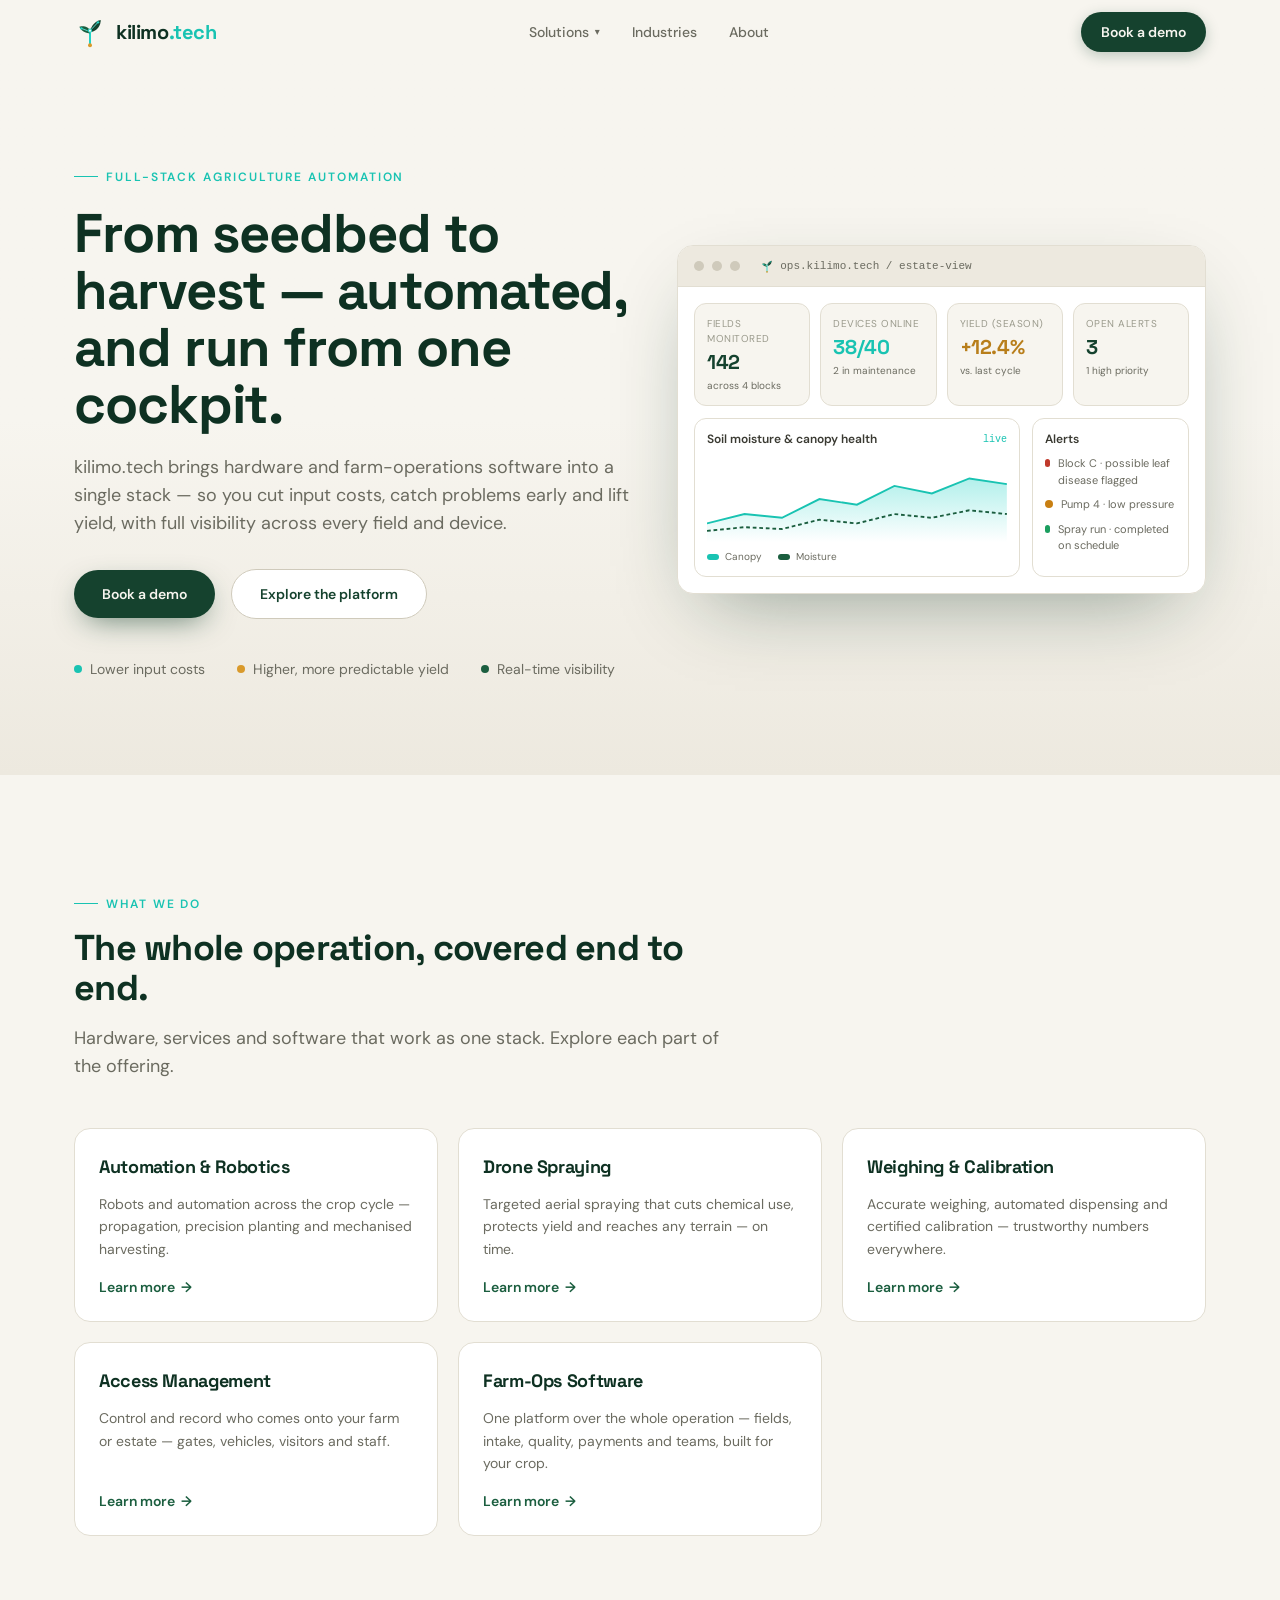
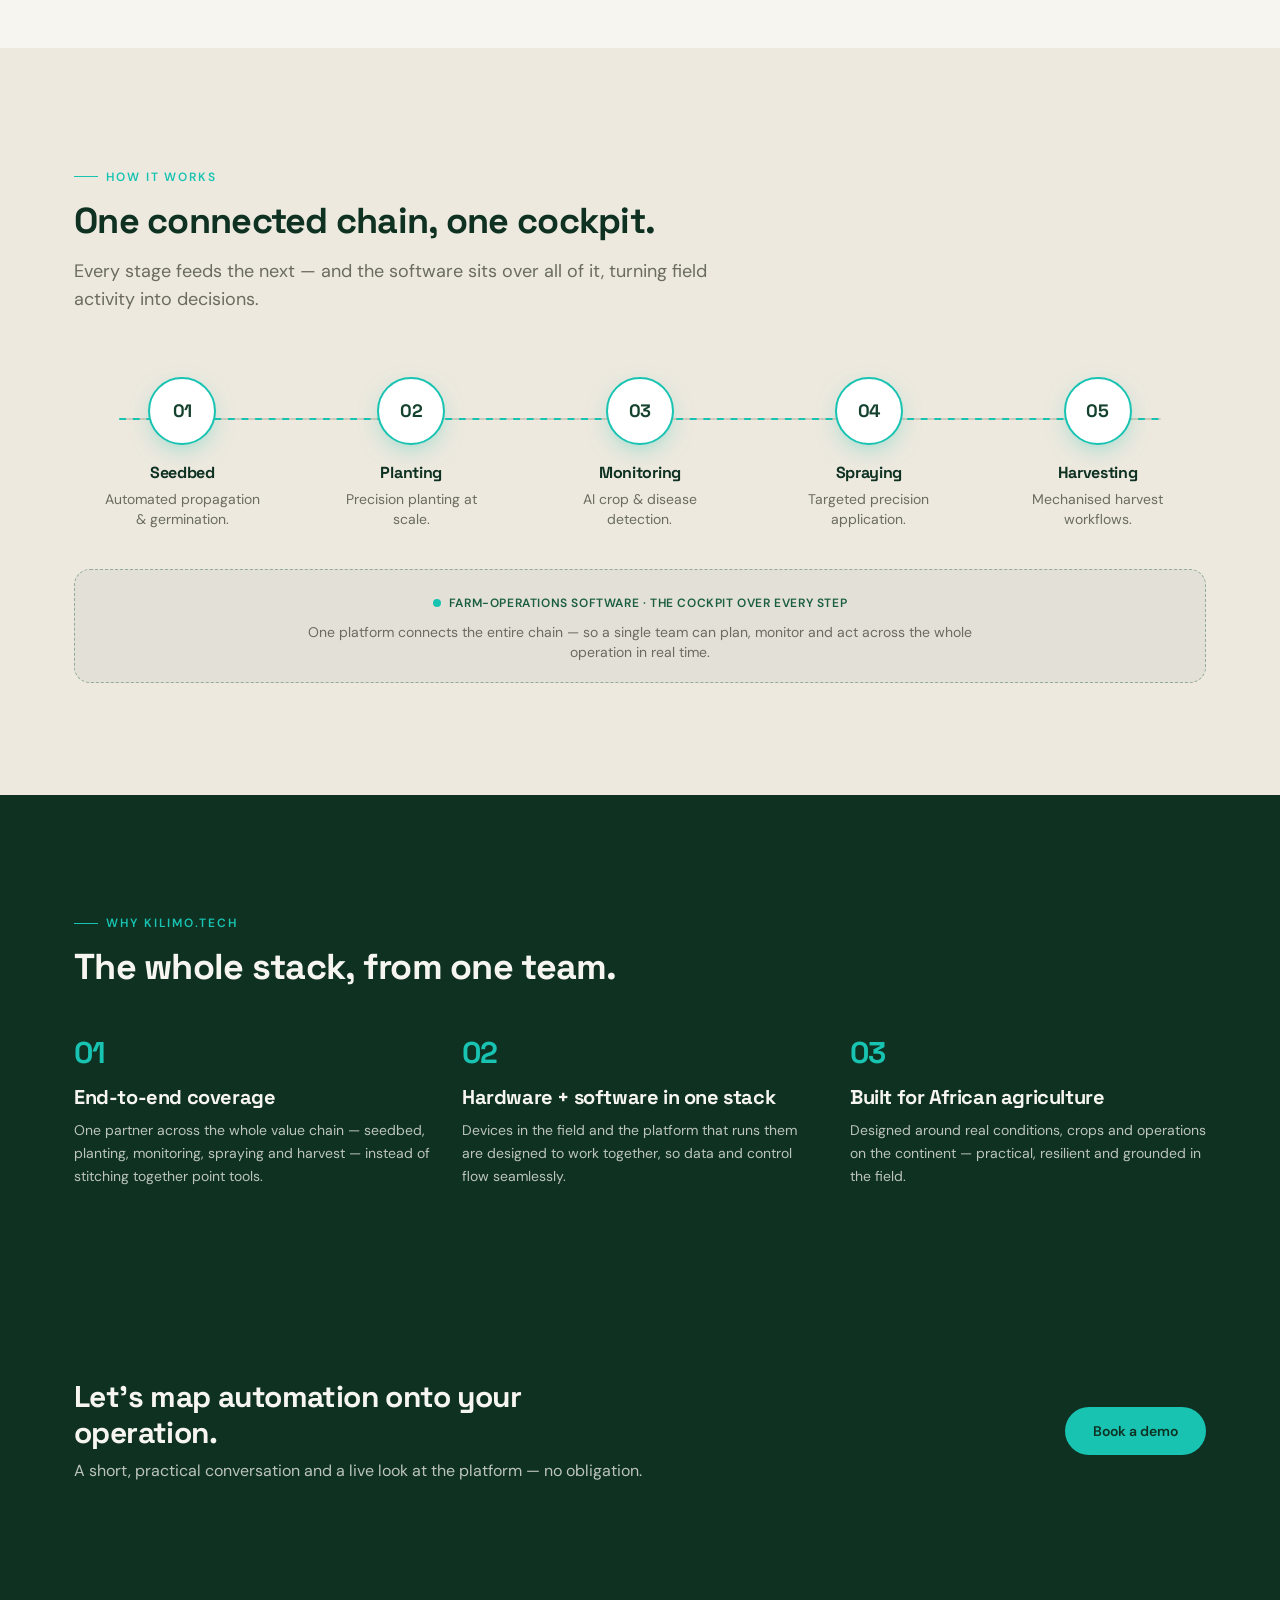
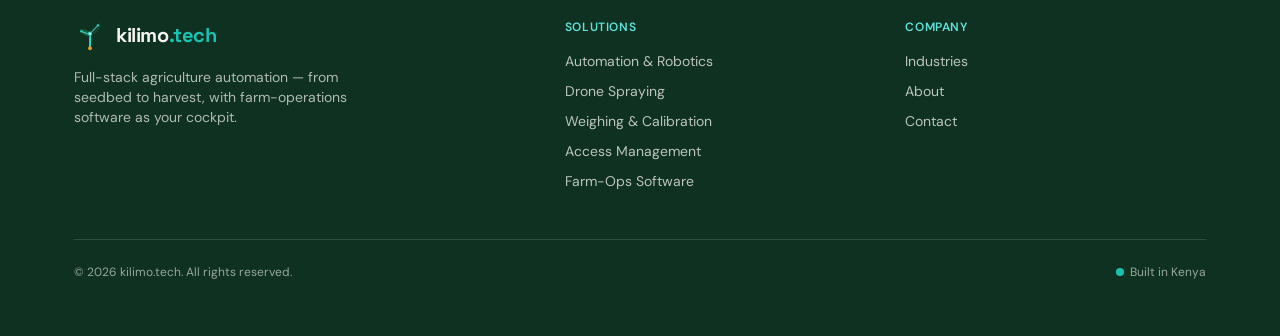
==== index.html @ 8999f949 "Deploy kilimo.tech website kilimo-tech/kilimo-tech-website@917d3df54d906e506c35f54616c71db36be3749d" ====
<!DOCTYPE html><!--V1GmYg6_ba8qePekD2BmI--><html lang="en"><head><meta charSet="utf-8"/><meta name="viewport" content="width=device-width, initial-scale=1"/><link rel="stylesheet" href="/_next/static/chunks/52247cacf43078e5.css" data-precedence="next"/><link rel="preload" as="script" fetchPriority="low" href="/_next/static/chunks/b1abc3b510ab667c.js"/><script src="/_next/static/chunks/95d6a24accac1668.js" async=""></script><script src="/_next/static/chunks/bdf80382ac4b4a44.js" async=""></script><script src="/_next/static/chunks/4c62b6ad285720a2.js" async=""></script><script src="/_next/static/chunks/turbopack-2c376685431509b3.js" async=""></script><script src="/_next/static/chunks/fd0d8605e7d16b3b.js" async=""></script><script src="/_next/static/chunks/a23703b41b0c2e75.js" async=""></script><script src="/_next/static/chunks/87e65551c4eb5258.js" async=""></script><link rel="preload" href="https://fonts.googleapis.com/css2?family=DM+Sans:opsz,wght@9..40,400;9..40,500;9..40,600;9..40,700&amp;family=Space+Grotesk:wght@500;600;700&amp;display=swap" as="style"/><link rel="preconnect" href="https://fonts.googleapis.com"/><link rel="preconnect" href="https://fonts.gstatic.com" crossorigin=""/><meta name="theme-color" content="#15422E"/><title>kilimo.tech — Full-stack agriculture automation</title><meta name="description" content="Full-stack agriculture automation — from seedbed to harvest — plus farm-operations software that runs the whole operation from one cockpit."/><meta name="author" content="kilimo.tech"/><meta name="keywords" content="agriculture automation,precision agriculture,farm operations software,crop monitoring,AI disease detection,agritech Africa,agritech Kenya,precision spraying,harvesting automation"/><meta name="robots" content="index, follow"/><meta property="og:title" content="kilimo.tech — Full-stack agriculture automation"/><meta property="og:description" content="From seedbed to harvest, plus farm-operations software in one stack. Built for African agriculture."/><meta property="og:site_name" content="kilimo.tech"/><meta property="og:locale" content="en_US"/><meta property="og:type" content="website"/><meta name="twitter:card" content="summary"/><meta name="twitter:title" content="kilimo.tech — Full-stack agriculture automation"/><meta name="twitter:description" content="From seedbed to harvest, plus farm-operations software in one stack. Built for African agriculture."/><link rel="icon" href="/favicon.svg" type="image/svg+xml"/><link rel="stylesheet" href="https://fonts.googleapis.com/css2?family=DM+Sans:opsz,wght@9..40,400;9..40,500;9..40,600;9..40,700&amp;family=Space+Grotesk:wght@500;600;700&amp;display=swap"/><script src="/_next/static/chunks/a6dad97d9634a72d.js" noModule=""></script></head><body class="font-sans antialiased min-h-screen flex flex-col bg-[var(--color-cream)] text-[var(--color-ink)]"><div hidden=""><!--$--><!--/$--></div><div id="top"></div><header class="sticky top-0 z-50 transition-all duration-300 bg-[var(--color-cream)]"><div class="shell flex items-center justify-between h-16"><a class="flex items-center gap-2.5" href="/"><svg class="h-8 w-8" viewBox="0 0 48 48" fill="none" xmlns="http://www.w3.org/2000/svg" aria-hidden="true"><path d="M24 44V22" stroke="var(--color-cyan-bright)" stroke-width="3" stroke-linecap="round"></path><circle cx="24" cy="44" r="3" fill="var(--color-amber)"></circle><path d="M24 26C24 26 12 26 8 16C8 16 20 12 24 22C24 22 24 24 24 26Z" fill="var(--color-forest-soft)"></path><path d="M11 18.5L20 22" stroke="var(--color-cyan-soft)" stroke-width="1.4" stroke-linecap="round"></path><path d="M24 22C24 22 28 8 40 6C40 6 41 20 26 24C26 24 24 24 24 22Z" fill="var(--color-forest)"></path><path d="M36 9.5L27 19" stroke="var(--color-cyan-soft)" stroke-width="1.4" stroke-linecap="round"></path><circle cx="11" cy="18.5" r="1.8" fill="var(--color-cyan-bright)"></circle><circle cx="36" cy="9.5" r="1.8" fill="var(--color-cyan-bright)"></circle><circle cx="24" cy="22" r="2.4" fill="var(--color-cream)" stroke="var(--color-cyan-bright)" stroke-width="1.6"></circle></svg><span class="font-display font-bold tracking-tight text-xl text-[var(--color-forest-deep)]">kilimo<span class="text-[var(--color-cyan)]">.tech</span></span></a><nav class="hidden md:flex items-center gap-8"><div class="relative"><button class="flex items-center gap-1.5 text-sm font-medium text-[var(--color-ink-soft)] hover:text-[var(--color-forest)] transition-colors">Solutions<span class="text-[10px]">▾</span></button></div><a class="text-sm font-medium text-[var(--color-ink-soft)] hover:text-[var(--color-forest)] transition-colors" href="/industries/">Industries</a><a class="text-sm font-medium text-[var(--color-ink-soft)] hover:text-[var(--color-forest)] transition-colors" href="/about/">About</a></nav><div class="flex items-center gap-3"><a class="hidden sm:inline-flex items-center rounded-full bg-[var(--color-forest)] px-5 py-2.5 text-sm font-semibold text-[var(--color-cream)] hover:bg-[var(--color-forest-soft)] transition-colors shadow-[0_4px_14px_rgba(21,66,46,0.25)]" href="/contact/">Book a demo</a><button aria-label="Toggle menu" class="md:hidden inline-flex h-10 w-10 items-center justify-center rounded-lg border border-[var(--color-edge-strong)] text-[var(--color-forest)]"><span class="text-lg">☰</span></button></div></div></header><main class="relative flex-1"><section class="relative overflow-hidden"><div class="absolute inset-0 -z-10 bg-gradient-to-b from-[var(--color-cream)] via-[var(--color-cream)] to-[var(--color-cream-deep)]"></div><div class="shell grid items-center gap-12 py-16 lg:grid-cols-[1.05fr_1fr] lg:py-24"><div class="rise-in"><span class="inline-flex items-center gap-2 text-xs font-semibold uppercase tracking-[0.16em] text-[var(--color-cyan)]"><span class="h-px w-6 bg-[var(--color-cyan)]"></span>Full-stack agriculture automation</span><h1 class="mt-5 font-display text-4xl font-bold leading-[1.05] text-[var(--color-forest-deep)] sm:text-5xl lg:text-[3.4rem]">From seedbed to harvest — automated, and run from one cockpit.</h1><p class="mt-5 max-w-xl text-lg text-[var(--color-ink-soft)]">kilimo.tech brings hardware and farm-operations software into a single stack — so you cut input costs, catch problems early and lift yield, with full visibility across every field and device.</p><div class="mt-8 flex flex-wrap items-center gap-4"><a class="inline-flex items-center rounded-full bg-[var(--color-forest)] px-7 py-3.5 text-sm font-semibold text-[var(--color-cream)] hover:bg-[var(--color-forest-soft)] transition-colors shadow-[0_10px_30px_-10px_rgba(21,66,46,0.7)]" href="/contact/">Book a demo</a><a class="inline-flex items-center rounded-full border border-[var(--color-edge-strong)] bg-[var(--color-paper)] px-7 py-3.5 text-sm font-semibold text-[var(--color-forest)] hover:border-[var(--color-cyan)] transition-colors" href="/farm-ops-software/">Explore the platform</a></div><div class="mt-10 flex flex-wrap gap-x-8 gap-y-3 text-sm text-[var(--color-ink-soft)]"><span class="flex items-center gap-2"><span class="h-2 w-2 rounded-full bg-[var(--color-cyan)]"></span>Lower input costs</span><span class="flex items-center gap-2"><span class="h-2 w-2 rounded-full bg-[var(--color-amber)]"></span>Higher, more predictable yield</span><span class="flex items-center gap-2"><span class="h-2 w-2 rounded-full bg-[var(--color-forest-soft)]"></span>Real-time visibility</span></div></div><div class="rise-in" style="animation-delay:120ms"><div class="rounded-2xl bg-[var(--color-paper)] shadow-[0_30px_80px_-30px_rgba(14,49,34,0.45)] border border-[var(--color-edge)] overflow-hidden"><div class="flex items-center gap-2 px-4 py-3 border-b border-[var(--color-edge)] bg-[var(--color-cream-deep)]"><span class="h-2.5 w-2.5 rounded-full bg-[var(--color-edge-strong)]"></span><span class="h-2.5 w-2.5 rounded-full bg-[var(--color-edge-strong)]"></span><span class="h-2.5 w-2.5 rounded-full bg-[var(--color-edge-strong)]"></span><div class="ml-3 flex items-center gap-1.5 text-[11px] text-[var(--color-ink-soft)] font-mono"><svg class="h-3.5 w-3.5" viewBox="0 0 48 48" fill="none" xmlns="http://www.w3.org/2000/svg" aria-hidden="true"><path d="M24 44V22" stroke="var(--color-cyan-bright)" stroke-width="3" stroke-linecap="round"></path><circle cx="24" cy="44" r="3" fill="var(--color-amber)"></circle><path d="M24 26C24 26 12 26 8 16C8 16 20 12 24 22C24 22 24 24 24 26Z" fill="var(--color-forest-soft)"></path><path d="M11 18.5L20 22" stroke="var(--color-cyan-soft)" stroke-width="1.4" stroke-linecap="round"></path><path d="M24 22C24 22 28 8 40 6C40 6 41 20 26 24C26 24 24 24 24 22Z" fill="var(--color-forest)"></path><path d="M36 9.5L27 19" stroke="var(--color-cyan-soft)" stroke-width="1.4" stroke-linecap="round"></path><circle cx="11" cy="18.5" r="1.8" fill="var(--color-cyan-bright)"></circle><circle cx="36" cy="9.5" r="1.8" fill="var(--color-cyan-bright)"></circle><circle cx="24" cy="22" r="2.4" fill="var(--color-cream)" stroke="var(--color-cyan-bright)" stroke-width="1.6"></circle></svg> ops.kilimo.tech / estate-view</div></div><div class="p-4"><div class="grid grid-cols-2 sm:grid-cols-4 gap-2.5"><div class="rounded-xl bg-[var(--color-cream)] p-3 border border-[var(--color-edge)]"><div class="text-[10px] uppercase tracking-wider text-[var(--color-ink-mute)]">Fields monitored</div><div class="font-display text-xl font-bold mt-0.5" style="color:var(--color-forest)">142</div><div class="text-[10px] text-[var(--color-ink-soft)] mt-0.5">across 4 blocks</div></div><div class="rounded-xl bg-[var(--color-cream)] p-3 border border-[var(--color-edge)]"><div class="text-[10px] uppercase tracking-wider text-[var(--color-ink-mute)]">Devices online</div><div class="font-display text-xl font-bold mt-0.5" style="color:var(--color-cyan)">38/40</div><div class="text-[10px] text-[var(--color-ink-soft)] mt-0.5">2 in maintenance</div></div><div class="rounded-xl bg-[var(--color-cream)] p-3 border border-[var(--color-edge)]"><div class="text-[10px] uppercase tracking-wider text-[var(--color-ink-mute)]">Yield (season)</div><div class="font-display text-xl font-bold mt-0.5" style="color:var(--color-amber-deep)">+12.4%</div><div class="text-[10px] text-[var(--color-ink-soft)] mt-0.5">vs. last cycle</div></div><div class="rounded-xl bg-[var(--color-cream)] p-3 border border-[var(--color-edge)]"><div class="text-[10px] uppercase tracking-wider text-[var(--color-ink-mute)]">Open alerts</div><div class="font-display text-xl font-bold mt-0.5" style="color:var(--color-forest)">3</div><div class="text-[10px] text-[var(--color-ink-soft)] mt-0.5">1 high priority</div></div></div><div class="grid grid-cols-1 lg:grid-cols-3 gap-3 mt-3"><div class="lg:col-span-2 rounded-xl border border-[var(--color-edge)] p-3"><div class="flex items-center justify-between mb-2"><span class="text-xs font-semibold text-[var(--color-ink)]">Soil moisture &amp; canopy health</span><span class="text-[10px] font-mono text-[var(--color-cyan)]">live</span></div><svg viewBox="0 0 320 90" class="w-full h-[90px]"><defs><linearGradient id="g1" x1="0" y1="0" x2="0" y2="1"><stop offset="0%" stop-color="var(--color-cyan-bright)" stop-opacity="0.35"></stop><stop offset="100%" stop-color="var(--color-cyan-bright)" stop-opacity="0"></stop></linearGradient></defs><path d="M0 70 L40 60 L80 64 L120 44 L160 50 L200 30 L240 38 L280 22 L320 28 L320 90 L0 90 Z" fill="url(#g1)"></path><path d="M0 70 L40 60 L80 64 L120 44 L160 50 L200 30 L240 38 L280 22 L320 28" fill="none" stroke="var(--color-cyan)" stroke-width="2"></path><path d="M0 78 L40 74 L80 76 L120 66 L160 70 L200 60 L240 64 L280 56 L320 60" fill="none" stroke="var(--color-forest-soft)" stroke-width="2" stroke-dasharray="4 3"></path></svg><div class="flex gap-4 mt-1"><span class="flex items-center gap-1.5 text-[10px] text-[var(--color-ink-soft)]"><span class="h-1.5 w-3 rounded-full bg-[var(--color-cyan)]"></span> Canopy</span><span class="flex items-center gap-1.5 text-[10px] text-[var(--color-ink-soft)]"><span class="h-1.5 w-3 rounded-full bg-[var(--color-forest-soft)]"></span> Moisture</span></div></div><div class="rounded-xl border border-[var(--color-edge)] p-3"><div class="text-xs font-semibold text-[var(--color-ink)] mb-2">Alerts</div><ul class="space-y-2"><li class="flex items-start gap-2"><span class="mt-1 h-2 w-2 rounded-full bg-[var(--color-negative)]"></span><span class="text-[11px] text-[var(--color-ink-soft)]">Block C · possible leaf disease flagged</span></li><li class="flex items-start gap-2"><span class="mt-1 h-2 w-2 rounded-full bg-[var(--color-warning)]"></span><span class="text-[11px] text-[var(--color-ink-soft)]">Pump 4 · low pressure</span></li><li class="flex items-start gap-2"><span class="mt-1 h-2 w-2 rounded-full bg-[var(--color-positive)]"></span><span class="text-[11px] text-[var(--color-ink-soft)]">Spray run · completed on schedule</span></li></ul></div></div></div></div></div></div></section><section id="solutions" class="scroll-mt-20 py-20 lg:py-28"><div class="shell"><div class="max-w-2xl"><span class="inline-flex items-center gap-2 text-xs font-semibold uppercase tracking-[0.16em] text-[var(--color-cyan)]"><span class="h-px w-6 bg-[var(--color-cyan)]"></span>What we do</span><h2 class="mt-4 font-display text-3xl font-bold text-[var(--color-forest-deep)] sm:text-4xl">The whole operation, covered end to end.</h2><p class="mt-4 text-lg text-[var(--color-ink-soft)]">Hardware, services and software that work as one stack. Explore each part of the offering.</p></div><div class="mt-12 grid gap-5 sm:grid-cols-2 lg:grid-cols-3"><a class="group flex flex-col rounded-2xl border border-[var(--color-edge)] bg-[var(--color-paper)] p-6 transition-all hover:border-[var(--color-cyan)] hover:shadow-[0_20px_50px_-30px_rgba(14,49,34,0.5)]" href="/automation-robotics/"><h3 class="font-display text-lg font-bold text-[var(--color-forest-deep)]">Automation &amp; Robotics</h3><p class="mt-3 flex-1 text-sm leading-relaxed text-[var(--color-ink-soft)]">Robots and automation across the crop cycle — propagation, precision planting and mechanised harvesting.</p><span class="mt-4 inline-flex items-center gap-1.5 text-sm font-semibold text-[var(--color-forest-soft)] group-hover:text-[var(--color-cyan)] transition-colors">Learn more<span class="transition-transform group-hover:translate-x-0.5">→</span></span></a><a class="group flex flex-col rounded-2xl border border-[var(--color-edge)] bg-[var(--color-paper)] p-6 transition-all hover:border-[var(--color-cyan)] hover:shadow-[0_20px_50px_-30px_rgba(14,49,34,0.5)]" href="/drone-spraying/"><h3 class="font-display text-lg font-bold text-[var(--color-forest-deep)]">Drone Spraying</h3><p class="mt-3 flex-1 text-sm leading-relaxed text-[var(--color-ink-soft)]">Targeted aerial spraying that cuts chemical use, protects yield and reaches any terrain — on time.</p><span class="mt-4 inline-flex items-center gap-1.5 text-sm font-semibold text-[var(--color-forest-soft)] group-hover:text-[var(--color-cyan)] transition-colors">Learn more<span class="transition-transform group-hover:translate-x-0.5">→</span></span></a><a class="group flex flex-col rounded-2xl border border-[var(--color-edge)] bg-[var(--color-paper)] p-6 transition-all hover:border-[var(--color-cyan)] hover:shadow-[0_20px_50px_-30px_rgba(14,49,34,0.5)]" href="/weighing-calibration/"><h3 class="font-display text-lg font-bold text-[var(--color-forest-deep)]">Weighing &amp; Calibration</h3><p class="mt-3 flex-1 text-sm leading-relaxed text-[var(--color-ink-soft)]">Accurate weighing, automated dispensing and certified calibration — trustworthy numbers everywhere.</p><span class="mt-4 inline-flex items-center gap-1.5 text-sm font-semibold text-[var(--color-forest-soft)] group-hover:text-[var(--color-cyan)] transition-colors">Learn more<span class="transition-transform group-hover:translate-x-0.5">→</span></span></a><a class="group flex flex-col rounded-2xl border border-[var(--color-edge)] bg-[var(--color-paper)] p-6 transition-all hover:border-[var(--color-cyan)] hover:shadow-[0_20px_50px_-30px_rgba(14,49,34,0.5)]" href="/access-management/"><h3 class="font-display text-lg font-bold text-[var(--color-forest-deep)]">Access Management</h3><p class="mt-3 flex-1 text-sm leading-relaxed text-[var(--color-ink-soft)]">Control and record who comes onto your farm or estate — gates, vehicles, visitors and staff.</p><span class="mt-4 inline-flex items-center gap-1.5 text-sm font-semibold text-[var(--color-forest-soft)] group-hover:text-[var(--color-cyan)] transition-colors">Learn more<span class="transition-transform group-hover:translate-x-0.5">→</span></span></a><a class="group flex flex-col rounded-2xl border border-[var(--color-edge)] bg-[var(--color-paper)] p-6 transition-all hover:border-[var(--color-cyan)] hover:shadow-[0_20px_50px_-30px_rgba(14,49,34,0.5)]" href="/farm-ops-software/"><h3 class="font-display text-lg font-bold text-[var(--color-forest-deep)]">Farm-Ops Software</h3><p class="mt-3 flex-1 text-sm leading-relaxed text-[var(--color-ink-soft)]">One platform over the whole operation — fields, intake, quality, payments and teams, built for your crop.</p><span class="mt-4 inline-flex items-center gap-1.5 text-sm font-semibold text-[var(--color-forest-soft)] group-hover:text-[var(--color-cyan)] transition-colors">Learn more<span class="transition-transform group-hover:translate-x-0.5">→</span></span></a></div></div></section><section id="how" class="scroll-mt-20 bg-[var(--color-cream-deep)] py-20 lg:py-28"><div class="shell"><div class="max-w-2xl"><span class="inline-flex items-center gap-2 text-xs font-semibold uppercase tracking-[0.16em] text-[var(--color-cyan)]"><span class="h-px w-6 bg-[var(--color-cyan)]"></span>How it works</span><h2 class="mt-4 font-display text-3xl font-bold text-[var(--color-forest-deep)] sm:text-4xl">One connected chain, one cockpit.</h2><p class="mt-4 text-lg text-[var(--color-ink-soft)]">Every stage feeds the next — and the software sits over all of it, turning field activity into decisions.</p></div><div class="mt-16"><div class="relative"><svg class="hidden md:block absolute left-0 right-0 top-[34px] w-full h-4 pointer-events-none" viewBox="0 0 1000 16" preserveAspectRatio="none" aria-hidden="true"><line x1="40" y1="8" x2="960" y2="8" stroke="var(--color-edge-strong)" stroke-width="2"></line><line x1="40" y1="8" x2="960" y2="8" stroke="var(--color-cyan)" stroke-width="2" class="growth-line"></line></svg><div class="grid grid-cols-1 md:grid-cols-5 gap-6 md:gap-3 relative"><div class="flex flex-col items-center text-center"><div class="relative z-10 flex h-[68px] w-[68px] items-center justify-center rounded-full bg-[var(--color-paper)] border-2 border-[var(--color-cyan)] shadow-[0_8px_24px_-8px_rgba(25,195,178,0.5)]"><span class="font-display text-lg font-bold text-[var(--color-forest)]">01</span></div><h4 class="mt-4 font-display text-base font-bold text-[var(--color-forest-deep)]">Seedbed</h4><p class="mt-1 text-sm text-[var(--color-ink-soft)] max-w-[160px]">Automated propagation &amp; germination.</p></div><div class="flex flex-col items-center text-center"><div class="relative z-10 flex h-[68px] w-[68px] items-center justify-center rounded-full bg-[var(--color-paper)] border-2 border-[var(--color-cyan)] shadow-[0_8px_24px_-8px_rgba(25,195,178,0.5)]"><span class="font-display text-lg font-bold text-[var(--color-forest)]">02</span></div><h4 class="mt-4 font-display text-base font-bold text-[var(--color-forest-deep)]">Planting</h4><p class="mt-1 text-sm text-[var(--color-ink-soft)] max-w-[160px]">Precision planting at scale.</p></div><div class="flex flex-col items-center text-center"><div class="relative z-10 flex h-[68px] w-[68px] items-center justify-center rounded-full bg-[var(--color-paper)] border-2 border-[var(--color-cyan)] shadow-[0_8px_24px_-8px_rgba(25,195,178,0.5)]"><span class="font-display text-lg font-bold text-[var(--color-forest)]">03</span></div><h4 class="mt-4 font-display text-base font-bold text-[var(--color-forest-deep)]">Monitoring</h4><p class="mt-1 text-sm text-[var(--color-ink-soft)] max-w-[160px]">AI crop &amp; disease detection.</p></div><div class="flex flex-col items-center text-center"><div class="relative z-10 flex h-[68px] w-[68px] items-center justify-center rounded-full bg-[var(--color-paper)] border-2 border-[var(--color-cyan)] shadow-[0_8px_24px_-8px_rgba(25,195,178,0.5)]"><span class="font-display text-lg font-bold text-[var(--color-forest)]">04</span></div><h4 class="mt-4 font-display text-base font-bold text-[var(--color-forest-deep)]">Spraying</h4><p class="mt-1 text-sm text-[var(--color-ink-soft)] max-w-[160px]">Targeted precision application.</p></div><div class="flex flex-col items-center text-center"><div class="relative z-10 flex h-[68px] w-[68px] items-center justify-center rounded-full bg-[var(--color-paper)] border-2 border-[var(--color-cyan)] shadow-[0_8px_24px_-8px_rgba(25,195,178,0.5)]"><span class="font-display text-lg font-bold text-[var(--color-forest)]">05</span></div><h4 class="mt-4 font-display text-base font-bold text-[var(--color-forest-deep)]">Harvesting</h4><p class="mt-1 text-sm text-[var(--color-ink-soft)] max-w-[160px]">Mechanised harvest workflows.</p></div></div><div class="mt-10 rounded-2xl border border-dashed border-[var(--color-forest-soft)]/40 bg-[var(--color-forest)]/[0.04] p-5 text-center"><span class="inline-flex items-center gap-2 text-xs font-semibold uppercase tracking-wider text-[var(--color-forest-soft)]"><span class="h-2 w-2 rounded-full bg-[var(--color-cyan)] pulse-dot"></span>Farm-operations software · the cockpit over every step</span><p class="mt-2 text-sm text-[var(--color-ink-soft)] max-w-2xl mx-auto">One platform connects the entire chain — so a single team can plan, monitor and act across the whole operation in real time.</p></div></div></div></div></section><section class="bg-[var(--color-forest-deep)] py-20 text-[var(--color-cream)] lg:py-28"><div class="shell"><div class="max-w-2xl"><span class="inline-flex items-center gap-2 text-xs font-semibold uppercase tracking-[0.16em] text-[var(--color-cyan)]"><span class="h-px w-6 bg-[var(--color-cyan)]"></span>Why kilimo.tech</span><h2 class="mt-4 font-display text-3xl font-bold text-[var(--color-cream)] sm:text-4xl">The whole stack, from one team.</h2></div><div class="mt-12 grid gap-8 md:grid-cols-3"><div><div class="font-display text-3xl font-bold text-[var(--color-cyan)]">0<!-- -->1</div><h3 class="mt-3 font-display text-xl font-bold text-[var(--color-cream)]">End-to-end coverage</h3><p class="mt-2 text-sm leading-relaxed text-[var(--color-cream)]/75">One partner across the whole value chain — seedbed, planting, monitoring, spraying and harvest — instead of stitching together point tools.</p></div><div><div class="font-display text-3xl font-bold text-[var(--color-cyan)]">0<!-- -->2</div><h3 class="mt-3 font-display text-xl font-bold text-[var(--color-cream)]">Hardware + software in one stack</h3><p class="mt-2 text-sm leading-relaxed text-[var(--color-cream)]/75">Devices in the field and the platform that runs them are designed to work together, so data and control flow seamlessly.</p></div><div><div class="font-display text-3xl font-bold text-[var(--color-cyan)]">0<!-- -->3</div><h3 class="mt-3 font-display text-xl font-bold text-[var(--color-cream)]">Built for African agriculture</h3><p class="mt-2 text-sm leading-relaxed text-[var(--color-cream)]/75">Designed around real conditions, crops and operations on the continent — practical, resilient and grounded in the field.</p></div></div></div></section><section class="bg-[var(--color-forest-deep)] py-16 text-[var(--color-cream)] lg:py-20"><div class="shell flex flex-col items-start justify-between gap-6 md:flex-row md:items-center"><div class="max-w-xl"><h2 class="font-display text-2xl font-bold sm:text-3xl">Let&#x27;s map automation onto your operation.</h2><p class="mt-2 text-[var(--color-cream)]/75">A short, practical conversation and a live look at the platform — no obligation.</p></div><a class="inline-flex shrink-0 items-center rounded-full bg-[var(--color-cyan)] px-7 py-3.5 text-sm font-semibold text-[var(--color-forest-deep)] hover:bg-[var(--color-cyan-bright)] transition-colors" href="/contact/">Book a demo</a></div></section><!--$--><!--/$--></main><footer class="bg-[var(--color-forest-deep)] text-[var(--color-cream)]"><div class="shell py-14"><div class="grid gap-10 md:grid-cols-[1.5fr_1fr_1fr]"><div><a class="flex items-center gap-2.5" href="/"><svg class="h-8 w-8" viewBox="0 0 48 48" fill="none" xmlns="http://www.w3.org/2000/svg" aria-hidden="true"><path d="M24 44V22" stroke="var(--color-cyan-bright)" stroke-width="3" stroke-linecap="round"></path><circle cx="24" cy="44" r="3" fill="var(--color-amber)"></circle><path d="M24 26C24 26 12 26 8 16C8 16 20 12 24 22C24 22 24 24 24 26Z" fill="var(--color-forest-soft)"></path><path d="M11 18.5L20 22" stroke="var(--color-cyan-soft)" stroke-width="1.4" stroke-linecap="round"></path><path d="M24 22C24 22 28 8 40 6C40 6 41 20 26 24C26 24 24 24 24 22Z" fill="var(--color-forest)"></path><path d="M36 9.5L27 19" stroke="var(--color-cyan-soft)" stroke-width="1.4" stroke-linecap="round"></path><circle cx="11" cy="18.5" r="1.8" fill="var(--color-cyan-bright)"></circle><circle cx="36" cy="9.5" r="1.8" fill="var(--color-cyan-bright)"></circle><circle cx="24" cy="22" r="2.4" fill="var(--color-cream)" stroke="var(--color-cyan-bright)" stroke-width="1.6"></circle></svg><span class="font-display font-bold tracking-tight text-xl text-[var(--color-cream)]">kilimo<span class="text-[var(--color-cyan)]">.tech</span></span></a><p class="mt-4 max-w-xs text-sm text-[var(--color-cream)]/70">Full-stack agriculture automation — from seedbed to harvest, with farm-operations software as your cockpit.</p></div><div><h5 class="text-xs font-semibold uppercase tracking-wider text-[var(--color-cyan-soft)]">Solutions</h5><ul class="mt-4 space-y-2.5 text-sm text-[var(--color-cream)]/75"><li><a class="hover:text-[var(--color-cyan-bright)]" href="/automation-robotics/">Automation &amp; Robotics</a></li><li><a class="hover:text-[var(--color-cyan-bright)]" href="/drone-spraying/">Drone Spraying</a></li><li><a class="hover:text-[var(--color-cyan-bright)]" href="/weighing-calibration/">Weighing &amp; Calibration</a></li><li><a class="hover:text-[var(--color-cyan-bright)]" href="/access-management/">Access Management</a></li><li><a class="hover:text-[var(--color-cyan-bright)]" href="/farm-ops-software/">Farm-Ops Software</a></li></ul></div><div><h5 class="text-xs font-semibold uppercase tracking-wider text-[var(--color-cyan-soft)]">Company</h5><ul class="mt-4 space-y-2.5 text-sm text-[var(--color-cream)]/75"><li><a class="hover:text-[var(--color-cyan-bright)]" href="/industries/">Industries</a></li><li><a class="hover:text-[var(--color-cyan-bright)]" href="/about/">About</a></li><li><a class="hover:text-[var(--color-cyan-bright)]" href="/contact/">Contact</a></li></ul></div></div><div class="mt-12 flex flex-col gap-3 border-t border-[var(--color-cream)]/15 pt-6 sm:flex-row sm:items-center sm:justify-between"><p class="text-xs text-[var(--color-cream)]/60">© <!-- -->2026<!-- --> kilimo.tech. All rights reserved.</p><p class="flex items-center gap-1.5 text-xs text-[var(--color-cream)]/60"><span class="h-2 w-2 rounded-full bg-[var(--color-cyan)]"></span>Built in Kenya</p></div></div></footer><script src="/_next/static/chunks/b1abc3b510ab667c.js" id="_R_" async=""></script><script>(self.__next_f=self.__next_f||[]).push([0])</script><script>self.__next_f.push([1,"1:\"$Sreact.fragment\"\n2:I[2971,[\"/_next/static/chunks/fd0d8605e7d16b3b.js\"],\"Header\"]\n3:I[50746,[\"/_next/static/chunks/a23703b41b0c2e75.js\",\"/_next/static/chunks/87e65551c4eb5258.js\"],\"default\"]\n4:I[39806,[\"/_next/static/chunks/a23703b41b0c2e75.js\",\"/_next/static/chunks/87e65551c4eb5258.js\"],\"default\"]\n5:I[5737,[\"/_next/static/chunks/fd0d8605e7d16b3b.js\"],\"\"]\nf:I[98962,[\"/_next/static/chunks/a23703b41b0c2e75.js\",\"/_next/static/chunks/87e65551c4eb5258.js\"],\"default\"]\n:HL[\"/_next/static/chunks/52247cacf43078e5.css\",\"style\"]\n:HL[\"https://fonts.googleapis.com/css2?family=DM+Sans:opsz,wght@9..40,400;9..40,500;9..40,600;9..40,700\u0026family=Space+Grotesk:wght@500;600;700\u0026display=swap\",\"style\"]\n"])</script><script>self.__next_f.push([1,"0:{\"P\":null,\"b\":\"V1GmYg6_ba8qePekD2BmI\",\"c\":[\"\",\"\"],\"q\":\"\",\"i\":false,\"f\":[[[\"\",{\"children\":[\"__PAGE__\",{}]},\"$undefined\",\"$undefined\",true],[[\"$\",\"$1\",\"c\",{\"children\":[[[\"$\",\"link\",\"0\",{\"rel\":\"stylesheet\",\"href\":\"/_next/static/chunks/52247cacf43078e5.css\",\"precedence\":\"next\",\"crossOrigin\":\"$undefined\",\"nonce\":\"$undefined\"}],[\"$\",\"script\",\"script-0\",{\"src\":\"/_next/static/chunks/fd0d8605e7d16b3b.js\",\"async\":true,\"nonce\":\"$undefined\"}]],[\"$\",\"html\",null,{\"lang\":\"en\",\"children\":[[\"$\",\"head\",null,{\"children\":[[\"$\",\"link\",null,{\"rel\":\"preconnect\",\"href\":\"https://fonts.googleapis.com\"}],[\"$\",\"link\",null,{\"rel\":\"preconnect\",\"href\":\"https://fonts.gstatic.com\",\"crossOrigin\":\"\"}],[\"$\",\"link\",null,{\"rel\":\"stylesheet\",\"href\":\"https://fonts.googleapis.com/css2?family=DM+Sans:opsz,wght@9..40,400;9..40,500;9..40,600;9..40,700\u0026family=Space+Grotesk:wght@500;600;700\u0026display=swap\"}]]}],[\"$\",\"body\",null,{\"className\":\"font-sans antialiased min-h-screen flex flex-col bg-[var(--color-cream)] text-[var(--color-ink)]\",\"children\":[[\"$\",\"div\",null,{\"id\":\"top\"}],[\"$\",\"$L2\",null,{}],[\"$\",\"main\",null,{\"className\":\"relative flex-1\",\"children\":[\"$\",\"$L3\",null,{\"parallelRouterKey\":\"children\",\"error\":\"$undefined\",\"errorStyles\":\"$undefined\",\"errorScripts\":\"$undefined\",\"template\":[\"$\",\"$L4\",null,{}],\"templateStyles\":\"$undefined\",\"templateScripts\":\"$undefined\",\"notFound\":[[[\"$\",\"title\",null,{\"children\":\"404: This page could not be found.\"}],[\"$\",\"div\",null,{\"style\":{\"fontFamily\":\"system-ui,\\\"Segoe UI\\\",Roboto,Helvetica,Arial,sans-serif,\\\"Apple Color Emoji\\\",\\\"Segoe UI Emoji\\\"\",\"height\":\"100vh\",\"textAlign\":\"center\",\"display\":\"flex\",\"flexDirection\":\"column\",\"alignItems\":\"center\",\"justifyContent\":\"center\"},\"children\":[\"$\",\"div\",null,{\"children\":[[\"$\",\"style\",null,{\"dangerouslySetInnerHTML\":{\"__html\":\"body{color:#000;background:#fff;margin:0}.next-error-h1{border-right:1px solid rgba(0,0,0,.3)}@media (prefers-color-scheme:dark){body{color:#fff;background:#000}.next-error-h1{border-right:1px solid rgba(255,255,255,.3)}}\"}}],[\"$\",\"h1\",null,{\"className\":\"next-error-h1\",\"style\":{\"display\":\"inline-block\",\"margin\":\"0 20px 0 0\",\"padding\":\"0 23px 0 0\",\"fontSize\":24,\"fontWeight\":500,\"verticalAlign\":\"top\",\"lineHeight\":\"49px\"},\"children\":404}],[\"$\",\"div\",null,{\"style\":{\"display\":\"inline-block\"},\"children\":[\"$\",\"h2\",null,{\"style\":{\"fontSize\":14,\"fontWeight\":400,\"lineHeight\":\"49px\",\"margin\":0},\"children\":\"This page could not be found.\"}]}]]}]}]],[]],\"forbidden\":\"$undefined\",\"unauthorized\":\"$undefined\"}]}],[\"$\",\"footer\",null,{\"className\":\"bg-[var(--color-forest-deep)] text-[var(--color-cream)]\",\"children\":[\"$\",\"div\",null,{\"className\":\"shell py-14\",\"children\":[[\"$\",\"div\",null,{\"className\":\"grid gap-10 md:grid-cols-[1.5fr_1fr_1fr]\",\"children\":[[\"$\",\"div\",null,{\"children\":[[\"$\",\"$L5\",null,{\"href\":\"/\",\"className\":\"flex items-center gap-2.5\",\"children\":[[\"$\",\"svg\",null,{\"className\":\"h-8 w-8\",\"viewBox\":\"0 0 48 48\",\"fill\":\"none\",\"xmlns\":\"http://www.w3.org/2000/svg\",\"aria-hidden\":\"true\",\"children\":[[\"$\",\"path\",null,{\"d\":\"M24 44V22\",\"stroke\":\"var(--color-cyan-bright)\",\"strokeWidth\":\"3\",\"strokeLinecap\":\"round\"}],[\"$\",\"circle\",null,{\"cx\":\"24\",\"cy\":\"44\",\"r\":\"3\",\"fill\":\"var(--color-amber)\"}],[\"$\",\"path\",null,{\"d\":\"M24 26C24 26 12 26 8 16C8 16 20 12 24 22C24 22 24 24 24 26Z\",\"fill\":\"var(--color-forest-soft)\"}],[\"$\",\"path\",null,{\"d\":\"M11 18.5L20 22\",\"stroke\":\"var(--color-cyan-soft)\",\"strokeWidth\":\"1.4\",\"strokeLinecap\":\"round\"}],[\"$\",\"path\",null,{\"d\":\"M24 22C24 22 28 8 40 6C40 6 41 20 26 24C26 24 24 24 24 22Z\",\"fill\":\"var(--color-forest)\"}],[\"$\",\"path\",null,{\"d\":\"M36 9.5L27 19\",\"stroke\":\"var(--color-cyan-soft)\",\"strokeWidth\":\"1.4\",\"strokeLinecap\":\"round\"}],[\"$\",\"circle\",null,{\"cx\":\"11\",\"cy\":\"18.5\",\"r\":\"1.8\",\"fill\":\"var(--color-cyan-bright)\"}],[\"$\",\"circle\",null,{\"cx\":\"36\",\"cy\":\"9.5\",\"r\":\"1.8\",\"fill\":\"var(--color-cyan-bright)\"}],[\"$\",\"circle\",null,{\"cx\":\"24\",\"cy\":\"22\",\"r\":\"2.4\",\"fill\":\"var(--color-cream)\",\"stroke\":\"var(--color-cyan-bright)\",\"strokeWidth\":\"1.6\"}]]}],[\"$\",\"span\",null,{\"className\":\"font-display font-bold tracking-tight text-xl text-[var(--color-cream)]\",\"children\":[\"kilimo\",[\"$\",\"span\",null,{\"className\":\"text-[var(--color-cyan)]\",\"children\":\".tech\"}]]}]]}],[\"$\",\"p\",null,{\"className\":\"mt-4 max-w-xs text-sm text-[var(--color-cream)]/70\",\"children\":\"Full-stack agriculture automation — from seedbed to harvest, with farm-operations software as your cockpit.\"}]]}],[\"$\",\"div\",null,{\"children\":[[\"$\",\"h5\",null,{\"className\":\"text-xs font-semibold uppercase tracking-wider text-[var(--color-cyan-soft)]\",\"children\":\"Solutions\"}],[\"$\",\"ul\",null,{\"className\":\"mt-4 space-y-2.5 text-sm text-[var(--color-cream)]/75\",\"children\":[\"$L6\",\"$L7\",\"$L8\",\"$L9\",\"$La\"]}]]}],\"$Lb\"]}],\"$Lc\"]}]}]]}]]}]]}],{\"children\":[\"$Ld\",{},null,false,false]},null,false,false],\"$Le\",false]],\"m\":\"$undefined\",\"G\":[\"$f\",[]],\"S\":true}\n"])</script><script>self.__next_f.push([1,"1a:I[98735,[\"/_next/static/chunks/a23703b41b0c2e75.js\",\"/_next/static/chunks/87e65551c4eb5258.js\"],\"ViewportBoundary\"]\n1c:I[98735,[\"/_next/static/chunks/a23703b41b0c2e75.js\",\"/_next/static/chunks/87e65551c4eb5258.js\"],\"MetadataBoundary\"]\n1d:\"$Sreact.suspense\"\n6:[\"$\",\"li\",\"/automation-robotics\",{\"children\":[\"$\",\"$L5\",null,{\"href\":\"/automation-robotics\",\"className\":\"hover:text-[var(--color-cyan-bright)]\",\"children\":\"Automation \u0026 Robotics\"}]}]\n7:[\"$\",\"li\",\"/drone-spraying\",{\"children\":[\"$\",\"$L5\",null,{\"href\":\"/drone-spraying\",\"className\":\"hover:text-[var(--color-cyan-bright)]\",\"children\":\"Drone Spraying\"}]}]\n8:[\"$\",\"li\",\"/weighing-calibration\",{\"children\":[\"$\",\"$L5\",null,{\"href\":\"/weighing-calibration\",\"className\":\"hover:text-[var(--color-cyan-bright)]\",\"children\":\"Weighing \u0026 Calibration\"}]}]\n9:[\"$\",\"li\",\"/access-management\",{\"children\":[\"$\",\"$L5\",null,{\"href\":\"/access-management\",\"className\":\"hover:text-[var(--color-cyan-bright)]\",\"children\":\"Access Management\"}]}]\na:[\"$\",\"li\",\"/farm-ops-software\",{\"children\":[\"$\",\"$L5\",null,{\"href\":\"/farm-ops-software\",\"className\":\"hover:text-[var(--color-cyan-bright)]\",\"children\":\"Farm-Ops Software\"}]}]\nb:[\"$\",\"div\",null,{\"children\":[[\"$\",\"h5\",null,{\"className\":\"text-xs font-semibold uppercase tracking-wider text-[var(--color-cyan-soft)]\",\"children\":\"Company\"}],[\"$\",\"ul\",null,{\"className\":\"mt-4 space-y-2.5 text-sm text-[var(--color-cream)]/75\",\"children\":[[\"$\",\"li\",\"/industries\",{\"children\":[\"$\",\"$L5\",null,{\"href\":\"/industries\",\"className\":\"hover:text-[var(--color-cyan-bright)]\",\"children\":\"Industries\"}]}],[\"$\",\"li\",\"/about\",{\"children\":[\"$\",\"$L5\",null,{\"href\":\"/about\",\"className\":\"hover:text-[var(--color-cyan-bright)]\",\"children\":\"About\"}]}],[\"$\",\"li\",\"/contact\",{\"children\":[\"$\",\"$L5\",null,{\"href\":\"/contact\",\"className\":\"hover:text-[var(--color-cyan-bright)]\",\"children\":\"Contact\"}]}]]}]]}]\nc:[\"$\",\"div\",null,{\"className\":\"mt-12 flex flex-col gap-3 border-t border-[var(--color-cream)]/15 pt-6 sm:flex-row sm:items-center sm:justify-between\",\"children\":[[\"$\",\"p\",null,{\"className\":\"text-xs text-[var(--color-cream)]/60\",\"children\":[\"© \",2026,\" kilimo.tech. All rights reserved.\"]}],[\"$\",\"p\",null,{\"className\":\"flex items-center gap-1.5 text-xs text-[var(--color-cream)]/60\",\"children\":[[\"$\",\"span\",null,{\"className\":\"h-2 w-2 rounded-full bg-[var(--color-cyan)]\"}],\"Built in Kenya\"]}]]}]\n"])</script><script>self.__next_f.push([1,"d:[\"$\",\"$1\",\"c\",{\"children\":[[[\"$\",\"section\",null,{\"className\":\"relative overflow-hidden\",\"children\":[[\"$\",\"div\",null,{\"className\":\"absolute inset-0 -z-10 bg-gradient-to-b from-[var(--color-cream)] via-[var(--color-cream)] to-[var(--color-cream-deep)]\"}],[\"$\",\"div\",null,{\"className\":\"shell grid items-center gap-12 py-16 lg:grid-cols-[1.05fr_1fr] lg:py-24\",\"children\":[[\"$\",\"div\",null,{\"className\":\"rise-in\",\"children\":[[\"$\",\"span\",null,{\"className\":\"inline-flex items-center gap-2 text-xs font-semibold uppercase tracking-[0.16em] text-[var(--color-cyan)]\",\"children\":[[\"$\",\"span\",null,{\"className\":\"h-px w-6 bg-[var(--color-cyan)]\"}],\"Full-stack agriculture automation\"]}],[\"$\",\"h1\",null,{\"className\":\"mt-5 font-display text-4xl font-bold leading-[1.05] text-[var(--color-forest-deep)] sm:text-5xl lg:text-[3.4rem]\",\"children\":\"From seedbed to harvest — automated, and run from one cockpit.\"}],[\"$\",\"p\",null,{\"className\":\"mt-5 max-w-xl text-lg text-[var(--color-ink-soft)]\",\"children\":\"kilimo.tech brings hardware and farm-operations software into a single stack — so you cut input costs, catch problems early and lift yield, with full visibility across every field and device.\"}],[\"$\",\"div\",null,{\"className\":\"mt-8 flex flex-wrap items-center gap-4\",\"children\":[[\"$\",\"$L5\",null,{\"href\":\"/contact\",\"className\":\"inline-flex items-center rounded-full bg-[var(--color-forest)] px-7 py-3.5 text-sm font-semibold text-[var(--color-cream)] hover:bg-[var(--color-forest-soft)] transition-colors shadow-[0_10px_30px_-10px_rgba(21,66,46,0.7)]\",\"children\":\"Book a demo\"}],[\"$\",\"$L5\",null,{\"href\":\"/farm-ops-software\",\"className\":\"inline-flex items-center rounded-full border border-[var(--color-edge-strong)] bg-[var(--color-paper)] px-7 py-3.5 text-sm font-semibold text-[var(--color-forest)] hover:border-[var(--color-cyan)] transition-colors\",\"children\":\"Explore the platform\"}]]}],[\"$\",\"div\",null,{\"className\":\"mt-10 flex flex-wrap gap-x-8 gap-y-3 text-sm text-[var(--color-ink-soft)]\",\"children\":[[\"$\",\"span\",null,{\"className\":\"flex items-center gap-2\",\"children\":[[\"$\",\"span\",null,{\"className\":\"h-2 w-2 rounded-full bg-[var(--color-cyan)]\"}],\"Lower input costs\"]}],[\"$\",\"span\",null,{\"className\":\"flex items-center gap-2\",\"children\":[[\"$\",\"span\",null,{\"className\":\"h-2 w-2 rounded-full bg-[var(--color-amber)]\"}],\"Higher, more predictable yield\"]}],[\"$\",\"span\",null,{\"className\":\"flex items-center gap-2\",\"children\":[[\"$\",\"span\",null,{\"className\":\"h-2 w-2 rounded-full bg-[var(--color-forest-soft)]\"}],\"Real-time visibility\"]}]]}]]}],[\"$\",\"div\",null,{\"className\":\"rise-in\",\"style\":{\"animationDelay\":\"120ms\"},\"children\":[\"$\",\"div\",null,{\"className\":\"rounded-2xl bg-[var(--color-paper)] shadow-[0_30px_80px_-30px_rgba(14,49,34,0.45)] border border-[var(--color-edge)] overflow-hidden\",\"children\":[[\"$\",\"div\",null,{\"className\":\"flex items-center gap-2 px-4 py-3 border-b border-[var(--color-edge)] bg-[var(--color-cream-deep)]\",\"children\":[[\"$\",\"span\",null,{\"className\":\"h-2.5 w-2.5 rounded-full bg-[var(--color-edge-strong)]\"}],[\"$\",\"span\",null,{\"className\":\"h-2.5 w-2.5 rounded-full bg-[var(--color-edge-strong)]\"}],[\"$\",\"span\",null,{\"className\":\"h-2.5 w-2.5 rounded-full bg-[var(--color-edge-strong)]\"}],[\"$\",\"div\",null,{\"className\":\"ml-3 flex items-center gap-1.5 text-[11px] text-[var(--color-ink-soft)] font-mono\",\"children\":[[\"$\",\"svg\",null,{\"className\":\"h-3.5 w-3.5\",\"viewBox\":\"0 0 48 48\",\"fill\":\"none\",\"xmlns\":\"http://www.w3.org/2000/svg\",\"aria-hidden\":\"true\",\"children\":[[\"$\",\"path\",null,{\"d\":\"M24 44V22\",\"stroke\":\"var(--color-cyan-bright)\",\"strokeWidth\":\"3\",\"strokeLinecap\":\"round\"}],[\"$\",\"circle\",null,{\"cx\":\"24\",\"cy\":\"44\",\"r\":\"3\",\"fill\":\"var(--color-amber)\"}],[\"$\",\"path\",null,{\"d\":\"M24 26C24 26 12 26 8 16C8 16 20 12 24 22C24 22 24 24 24 26Z\",\"fill\":\"var(--color-forest-soft)\"}],[\"$\",\"path\",null,{\"d\":\"M11 18.5L20 22\",\"stroke\":\"var(--color-cyan-soft)\",\"strokeWidth\":\"1.4\",\"strokeLinecap\":\"round\"}],[\"$\",\"path\",null,{\"d\":\"M24 22C24 22 28 8 40 6C40 6 41 20 26 24C26 24 24 24 24 22Z\",\"fill\":\"var(--color-forest)\"}],\"$L10\",\"$L11\",\"$L12\",\"$L13\"]}],\" ops.kilimo.tech / estate-view\"]}]]}],\"$L14\"]}]}]]}]]}],\"$L15\",\"$L16\",\"$L17\",\"$L18\"],null,\"$L19\"]}]\n"])</script><script>self.__next_f.push([1,"e:[\"$\",\"$1\",\"h\",{\"children\":[null,[\"$\",\"$L1a\",null,{\"children\":\"$@1b\"}],[\"$\",\"div\",null,{\"hidden\":true,\"children\":[\"$\",\"$L1c\",null,{\"children\":[\"$\",\"$1d\",null,{\"name\":\"Next.Metadata\",\"children\":\"$@1e\"}]}]}],null]}]\n"])</script><script>self.__next_f.push([1,"2a:I[98735,[\"/_next/static/chunks/a23703b41b0c2e75.js\",\"/_next/static/chunks/87e65551c4eb5258.js\"],\"OutletBoundary\"]\n10:[\"$\",\"path\",null,{\"d\":\"M36 9.5L27 19\",\"stroke\":\"var(--color-cyan-soft)\",\"strokeWidth\":\"1.4\",\"strokeLinecap\":\"round\"}]\n11:[\"$\",\"circle\",null,{\"cx\":\"11\",\"cy\":\"18.5\",\"r\":\"1.8\",\"fill\":\"var(--color-cyan-bright)\"}]\n12:[\"$\",\"circle\",null,{\"cx\":\"36\",\"cy\":\"9.5\",\"r\":\"1.8\",\"fill\":\"var(--color-cyan-bright)\"}]\n13:[\"$\",\"circle\",null,{\"cx\":\"24\",\"cy\":\"22\",\"r\":\"2.4\",\"fill\":\"var(--color-cream)\",\"stroke\":\"var(--color-cyan-bright)\",\"strokeWidth\":\"1.6\"}]\n"])</script><script>self.__next_f.push([1,"14:[\"$\",\"div\",null,{\"className\":\"p-4\",\"children\":[[\"$\",\"div\",null,{\"className\":\"grid grid-cols-2 sm:grid-cols-4 gap-2.5\",\"children\":[[\"$\",\"div\",null,{\"className\":\"rounded-xl bg-[var(--color-cream)] p-3 border border-[var(--color-edge)]\",\"children\":[[\"$\",\"div\",null,{\"className\":\"text-[10px] uppercase tracking-wider text-[var(--color-ink-mute)]\",\"children\":\"Fields monitored\"}],[\"$\",\"div\",null,{\"className\":\"font-display text-xl font-bold mt-0.5\",\"style\":{\"color\":\"var(--color-forest)\"},\"children\":\"142\"}],[\"$\",\"div\",null,{\"className\":\"text-[10px] text-[var(--color-ink-soft)] mt-0.5\",\"children\":\"across 4 blocks\"}]]}],[\"$\",\"div\",null,{\"className\":\"rounded-xl bg-[var(--color-cream)] p-3 border border-[var(--color-edge)]\",\"children\":[[\"$\",\"div\",null,{\"className\":\"text-[10px] uppercase tracking-wider text-[var(--color-ink-mute)]\",\"children\":\"Devices online\"}],[\"$\",\"div\",null,{\"className\":\"font-display text-xl font-bold mt-0.5\",\"style\":{\"color\":\"var(--color-cyan)\"},\"children\":\"38/40\"}],[\"$\",\"div\",null,{\"className\":\"text-[10px] text-[var(--color-ink-soft)] mt-0.5\",\"children\":\"2 in maintenance\"}]]}],[\"$\",\"div\",null,{\"className\":\"rounded-xl bg-[var(--color-cream)] p-3 border border-[var(--color-edge)]\",\"children\":[[\"$\",\"div\",null,{\"className\":\"text-[10px] uppercase tracking-wider text-[var(--color-ink-mute)]\",\"children\":\"Yield (season)\"}],[\"$\",\"div\",null,{\"className\":\"font-display text-xl font-bold mt-0.5\",\"style\":{\"color\":\"var(--color-amber-deep)\"},\"children\":\"+12.4%\"}],[\"$\",\"div\",null,{\"className\":\"text-[10px] text-[var(--color-ink-soft)] mt-0.5\",\"children\":\"vs. last cycle\"}]]}],[\"$\",\"div\",null,{\"className\":\"rounded-xl bg-[var(--color-cream)] p-3 border border-[var(--color-edge)]\",\"children\":[[\"$\",\"div\",null,{\"className\":\"text-[10px] uppercase tracking-wider text-[var(--color-ink-mute)]\",\"children\":\"Open alerts\"}],[\"$\",\"div\",null,{\"className\":\"font-display text-xl font-bold mt-0.5\",\"style\":{\"color\":\"var(--color-forest)\"},\"children\":\"3\"}],[\"$\",\"div\",null,{\"className\":\"text-[10px] text-[var(--color-ink-soft)] mt-0.5\",\"children\":\"1 high priority\"}]]}]]}],[\"$\",\"div\",null,{\"className\":\"grid grid-cols-1 lg:grid-cols-3 gap-3 mt-3\",\"children\":[[\"$\",\"div\",null,{\"className\":\"lg:col-span-2 rounded-xl border border-[var(--color-edge)] p-3\",\"children\":[[\"$\",\"div\",null,{\"className\":\"flex items-center justify-between mb-2\",\"children\":[[\"$\",\"span\",null,{\"className\":\"text-xs font-semibold text-[var(--color-ink)]\",\"children\":\"Soil moisture \u0026 canopy health\"}],[\"$\",\"span\",null,{\"className\":\"text-[10px] font-mono text-[var(--color-cyan)]\",\"children\":\"live\"}]]}],[\"$\",\"svg\",null,{\"viewBox\":\"0 0 320 90\",\"className\":\"w-full h-[90px]\",\"children\":[[\"$\",\"defs\",null,{\"children\":[\"$\",\"linearGradient\",null,{\"id\":\"g1\",\"x1\":\"0\",\"y1\":\"0\",\"x2\":\"0\",\"y2\":\"1\",\"children\":[[\"$\",\"stop\",null,{\"offset\":\"0%\",\"stopColor\":\"var(--color-cyan-bright)\",\"stopOpacity\":\"0.35\"}],[\"$\",\"stop\",null,{\"offset\":\"100%\",\"stopColor\":\"var(--color-cyan-bright)\",\"stopOpacity\":\"0\"}]]}]}],[\"$\",\"path\",null,{\"d\":\"M0 70 L40 60 L80 64 L120 44 L160 50 L200 30 L240 38 L280 22 L320 28 L320 90 L0 90 Z\",\"fill\":\"url(#g1)\"}],[\"$\",\"path\",null,{\"d\":\"M0 70 L40 60 L80 64 L120 44 L160 50 L200 30 L240 38 L280 22 L320 28\",\"fill\":\"none\",\"stroke\":\"var(--color-cyan)\",\"strokeWidth\":\"2\"}],[\"$\",\"path\",null,{\"d\":\"M0 78 L40 74 L80 76 L120 66 L160 70 L200 60 L240 64 L280 56 L320 60\",\"fill\":\"none\",\"stroke\":\"var(--color-forest-soft)\",\"strokeWidth\":\"2\",\"strokeDasharray\":\"4 3\"}]]}],[\"$\",\"div\",null,{\"className\":\"flex gap-4 mt-1\",\"children\":[[\"$\",\"span\",null,{\"className\":\"flex items-center gap-1.5 text-[10px] text-[var(--color-ink-soft)]\",\"children\":[[\"$\",\"span\",null,{\"className\":\"h-1.5 w-3 rounded-full bg-[var(--color-cyan)]\"}],\" Canopy\"]}],[\"$\",\"span\",null,{\"className\":\"flex items-center gap-1.5 text-[10px] text-[var(--color-ink-soft)]\",\"children\":[[\"$\",\"span\",null,{\"className\":\"h-1.5 w-3 rounded-full bg-[var(--color-forest-soft)]\"}],\" Moisture\"]}]]}]]}],[\"$\",\"div\",null,{\"className\":\"rounded-xl border border-[var(--color-edge)] p-3\",\"children\":[[\"$\",\"div\",null,{\"className\":\"text-xs font-semibold text-[var(--color-ink)] mb-2\",\"children\":\"Alerts\"}],[\"$\",\"ul\",null,{\"className\":\"space-y-2\",\"children\":[[\"$\",\"li\",null,{\"className\":\"flex items-start gap-2\",\"children\":[\"$L1f\",\"$L20\"]}],\"$L21\",\"$L22\"]}]]}]]}]]}]\n"])</script><script>self.__next_f.push([1,"15:[\"$\",\"section\",null,{\"id\":\"solutions\",\"className\":\"scroll-mt-20 py-20 lg:py-28\",\"children\":[\"$\",\"div\",null,{\"className\":\"shell\",\"children\":[[\"$\",\"div\",null,{\"className\":\"max-w-2xl\",\"children\":[[\"$\",\"span\",null,{\"className\":\"inline-flex items-center gap-2 text-xs font-semibold uppercase tracking-[0.16em] text-[var(--color-cyan)]\",\"children\":[[\"$\",\"span\",null,{\"className\":\"h-px w-6 bg-[var(--color-cyan)]\"}],\"What we do\"]}],[\"$\",\"h2\",null,{\"className\":\"mt-4 font-display text-3xl font-bold text-[var(--color-forest-deep)] sm:text-4xl\",\"children\":\"The whole operation, covered end to end.\"}],[\"$\",\"p\",null,{\"className\":\"mt-4 text-lg text-[var(--color-ink-soft)]\",\"children\":\"Hardware, services and software that work as one stack. Explore each part of the offering.\"}]]}],[\"$\",\"div\",null,{\"className\":\"mt-12 grid gap-5 sm:grid-cols-2 lg:grid-cols-3\",\"children\":[[\"$\",\"$L5\",\"Automation \u0026 Robotics\",{\"href\":\"/automation-robotics\",\"className\":\"group flex flex-col rounded-2xl border border-[var(--color-edge)] bg-[var(--color-paper)] p-6 transition-all hover:border-[var(--color-cyan)] hover:shadow-[0_20px_50px_-30px_rgba(14,49,34,0.5)]\",\"children\":[[\"$\",\"h3\",null,{\"className\":\"font-display text-lg font-bold text-[var(--color-forest-deep)]\",\"children\":\"Automation \u0026 Robotics\"}],[\"$\",\"p\",null,{\"className\":\"mt-3 flex-1 text-sm leading-relaxed text-[var(--color-ink-soft)]\",\"children\":\"Robots and automation across the crop cycle — propagation, precision planting and mechanised harvesting.\"}],[\"$\",\"span\",null,{\"className\":\"mt-4 inline-flex items-center gap-1.5 text-sm font-semibold text-[var(--color-forest-soft)] group-hover:text-[var(--color-cyan)] transition-colors\",\"children\":[\"Learn more\",[\"$\",\"span\",null,{\"className\":\"transition-transform group-hover:translate-x-0.5\",\"children\":\"→\"}]]}]]}],[\"$\",\"$L5\",\"Drone Spraying\",{\"href\":\"/drone-spraying\",\"className\":\"group flex flex-col rounded-2xl border border-[var(--color-edge)] bg-[var(--color-paper)] p-6 transition-all hover:border-[var(--color-cyan)] hover:shadow-[0_20px_50px_-30px_rgba(14,49,34,0.5)]\",\"children\":[[\"$\",\"h3\",null,{\"className\":\"font-display text-lg font-bold text-[var(--color-forest-deep)]\",\"children\":\"Drone Spraying\"}],[\"$\",\"p\",null,{\"className\":\"mt-3 flex-1 text-sm leading-relaxed text-[var(--color-ink-soft)]\",\"children\":\"Targeted aerial spraying that cuts chemical use, protects yield and reaches any terrain — on time.\"}],[\"$\",\"span\",null,{\"className\":\"mt-4 inline-flex items-center gap-1.5 text-sm font-semibold text-[var(--color-forest-soft)] group-hover:text-[var(--color-cyan)] transition-colors\",\"children\":[\"Learn more\",[\"$\",\"span\",null,{\"className\":\"transition-transform group-hover:translate-x-0.5\",\"children\":\"→\"}]]}]]}],[\"$\",\"$L5\",\"Weighing \u0026 Calibration\",{\"href\":\"/weighing-calibration\",\"className\":\"group flex flex-col rounded-2xl border border-[var(--color-edge)] bg-[var(--color-paper)] p-6 transition-all hover:border-[var(--color-cyan)] hover:shadow-[0_20px_50px_-30px_rgba(14,49,34,0.5)]\",\"children\":[[\"$\",\"h3\",null,{\"className\":\"font-display text-lg font-bold text-[var(--color-forest-deep)]\",\"children\":\"Weighing \u0026 Calibration\"}],[\"$\",\"p\",null,{\"className\":\"mt-3 flex-1 text-sm leading-relaxed text-[var(--color-ink-soft)]\",\"children\":\"Accurate weighing, automated dispensing and certified calibration — trustworthy numbers everywhere.\"}],[\"$\",\"span\",null,{\"className\":\"mt-4 inline-flex items-center gap-1.5 text-sm font-semibold text-[var(--color-forest-soft)] group-hover:text-[var(--color-cyan)] transition-colors\",\"children\":[\"Learn more\",[\"$\",\"span\",null,{\"className\":\"transition-transform group-hover:translate-x-0.5\",\"children\":\"→\"}]]}]]}],[\"$\",\"$L5\",\"Access Management\",{\"href\":\"/access-management\",\"className\":\"group flex flex-col rounded-2xl border border-[var(--color-edge)] bg-[var(--color-paper)] p-6 transition-all hover:border-[var(--color-cyan)] hover:shadow-[0_20px_50px_-30px_rgba(14,49,34,0.5)]\",\"children\":[\"$L23\",\"$L24\",\"$L25\"]}],\"$L26\"]}]]}]}]\n"])</script><script>self.__next_f.push([1,"16:[\"$\",\"section\",null,{\"id\":\"how\",\"className\":\"scroll-mt-20 bg-[var(--color-cream-deep)] py-20 lg:py-28\",\"children\":[\"$\",\"div\",null,{\"className\":\"shell\",\"children\":[[\"$\",\"div\",null,{\"className\":\"max-w-2xl\",\"children\":[[\"$\",\"span\",null,{\"className\":\"inline-flex items-center gap-2 text-xs font-semibold uppercase tracking-[0.16em] text-[var(--color-cyan)]\",\"children\":[[\"$\",\"span\",null,{\"className\":\"h-px w-6 bg-[var(--color-cyan)]\"}],\"How it works\"]}],[\"$\",\"h2\",null,{\"className\":\"mt-4 font-display text-3xl font-bold text-[var(--color-forest-deep)] sm:text-4xl\",\"children\":\"One connected chain, one cockpit.\"}],[\"$\",\"p\",null,{\"className\":\"mt-4 text-lg text-[var(--color-ink-soft)]\",\"children\":\"Every stage feeds the next — and the software sits over all of it, turning field activity into decisions.\"}]]}],[\"$\",\"div\",null,{\"className\":\"mt-16\",\"children\":[\"$\",\"div\",null,{\"className\":\"relative\",\"children\":[[\"$\",\"svg\",null,{\"className\":\"hidden md:block absolute left-0 right-0 top-[34px] w-full h-4 pointer-events-none\",\"viewBox\":\"0 0 1000 16\",\"preserveAspectRatio\":\"none\",\"aria-hidden\":\"true\",\"children\":[[\"$\",\"line\",null,{\"x1\":\"40\",\"y1\":\"8\",\"x2\":\"960\",\"y2\":\"8\",\"stroke\":\"var(--color-edge-strong)\",\"strokeWidth\":\"2\"}],[\"$\",\"line\",null,{\"x1\":\"40\",\"y1\":\"8\",\"x2\":\"960\",\"y2\":\"8\",\"stroke\":\"var(--color-cyan)\",\"strokeWidth\":\"2\",\"className\":\"growth-line\"}]]}],[\"$\",\"div\",null,{\"className\":\"grid grid-cols-1 md:grid-cols-5 gap-6 md:gap-3 relative\",\"children\":[[\"$\",\"div\",\"01\",{\"className\":\"flex flex-col items-center text-center\",\"children\":[[\"$\",\"div\",null,{\"className\":\"relative z-10 flex h-[68px] w-[68px] items-center justify-center rounded-full bg-[var(--color-paper)] border-2 border-[var(--color-cyan)] shadow-[0_8px_24px_-8px_rgba(25,195,178,0.5)]\",\"children\":[\"$\",\"span\",null,{\"className\":\"font-display text-lg font-bold text-[var(--color-forest)]\",\"children\":\"01\"}]}],[\"$\",\"h4\",null,{\"className\":\"mt-4 font-display text-base font-bold text-[var(--color-forest-deep)]\",\"children\":\"Seedbed\"}],[\"$\",\"p\",null,{\"className\":\"mt-1 text-sm text-[var(--color-ink-soft)] max-w-[160px]\",\"children\":\"Automated propagation \u0026 germination.\"}]]}],[\"$\",\"div\",\"02\",{\"className\":\"flex flex-col items-center text-center\",\"children\":[[\"$\",\"div\",null,{\"className\":\"relative z-10 flex h-[68px] w-[68px] items-center justify-center rounded-full bg-[var(--color-paper)] border-2 border-[var(--color-cyan)] shadow-[0_8px_24px_-8px_rgba(25,195,178,0.5)]\",\"children\":[\"$\",\"span\",null,{\"className\":\"font-display text-lg font-bold text-[var(--color-forest)]\",\"children\":\"02\"}]}],[\"$\",\"h4\",null,{\"className\":\"mt-4 font-display text-base font-bold text-[var(--color-forest-deep)]\",\"children\":\"Planting\"}],[\"$\",\"p\",null,{\"className\":\"mt-1 text-sm text-[var(--color-ink-soft)] max-w-[160px]\",\"children\":\"Precision planting at scale.\"}]]}],[\"$\",\"div\",\"03\",{\"className\":\"flex flex-col items-center text-center\",\"children\":[[\"$\",\"div\",null,{\"className\":\"relative z-10 flex h-[68px] w-[68px] items-center justify-center rounded-full bg-[var(--color-paper)] border-2 border-[var(--color-cyan)] shadow-[0_8px_24px_-8px_rgba(25,195,178,0.5)]\",\"children\":[\"$\",\"span\",null,{\"className\":\"font-display text-lg font-bold text-[var(--color-forest)]\",\"children\":\"03\"}]}],[\"$\",\"h4\",null,{\"className\":\"mt-4 font-display text-base font-bold text-[var(--color-forest-deep)]\",\"children\":\"Monitoring\"}],[\"$\",\"p\",null,{\"className\":\"mt-1 text-sm text-[var(--color-ink-soft)] max-w-[160px]\",\"children\":\"AI crop \u0026 disease detection.\"}]]}],[\"$\",\"div\",\"04\",{\"className\":\"flex flex-col items-center text-center\",\"children\":[[\"$\",\"div\",null,{\"className\":\"relative z-10 flex h-[68px] w-[68px] items-center justify-center rounded-full bg-[var(--color-paper)] border-2 border-[var(--color-cyan)] shadow-[0_8px_24px_-8px_rgba(25,195,178,0.5)]\",\"children\":[\"$\",\"span\",null,{\"className\":\"font-display text-lg font-bold text-[var(--color-forest)]\",\"children\":\"04\"}]}],[\"$\",\"h4\",null,{\"className\":\"mt-4 font-display text-base font-bold text-[var(--color-forest-deep)]\",\"children\":\"Spraying\"}],\"$L27\"]}],\"$L28\"]}],\"$L29\"]}]}]]}]}]\n"])</script><script>self.__next_f.push([1,"17:[\"$\",\"section\",null,{\"className\":\"bg-[var(--color-forest-deep)] py-20 text-[var(--color-cream)] lg:py-28\",\"children\":[\"$\",\"div\",null,{\"className\":\"shell\",\"children\":[[\"$\",\"div\",null,{\"className\":\"max-w-2xl\",\"children\":[[\"$\",\"span\",null,{\"className\":\"inline-flex items-center gap-2 text-xs font-semibold uppercase tracking-[0.16em] text-[var(--color-cyan)]\",\"children\":[[\"$\",\"span\",null,{\"className\":\"h-px w-6 bg-[var(--color-cyan)]\"}],\"Why kilimo.tech\"]}],[\"$\",\"h2\",null,{\"className\":\"mt-4 font-display text-3xl font-bold text-[var(--color-cream)] sm:text-4xl\",\"children\":\"The whole stack, from one team.\"}]]}],[\"$\",\"div\",null,{\"className\":\"mt-12 grid gap-8 md:grid-cols-3\",\"children\":[[\"$\",\"div\",\"End-to-end coverage\",{\"children\":[[\"$\",\"div\",null,{\"className\":\"font-display text-3xl font-bold text-[var(--color-cyan)]\",\"children\":[\"0\",1]}],[\"$\",\"h3\",null,{\"className\":\"mt-3 font-display text-xl font-bold text-[var(--color-cream)]\",\"children\":\"End-to-end coverage\"}],[\"$\",\"p\",null,{\"className\":\"mt-2 text-sm leading-relaxed text-[var(--color-cream)]/75\",\"children\":\"One partner across the whole value chain — seedbed, planting, monitoring, spraying and harvest — instead of stitching together point tools.\"}]]}],[\"$\",\"div\",\"Hardware + software in one stack\",{\"children\":[[\"$\",\"div\",null,{\"className\":\"font-display text-3xl font-bold text-[var(--color-cyan)]\",\"children\":[\"0\",2]}],[\"$\",\"h3\",null,{\"className\":\"mt-3 font-display text-xl font-bold text-[var(--color-cream)]\",\"children\":\"Hardware + software in one stack\"}],[\"$\",\"p\",null,{\"className\":\"mt-2 text-sm leading-relaxed text-[var(--color-cream)]/75\",\"children\":\"Devices in the field and the platform that runs them are designed to work together, so data and control flow seamlessly.\"}]]}],[\"$\",\"div\",\"Built for African agriculture\",{\"children\":[[\"$\",\"div\",null,{\"className\":\"font-display text-3xl font-bold text-[var(--color-cyan)]\",\"children\":[\"0\",3]}],[\"$\",\"h3\",null,{\"className\":\"mt-3 font-display text-xl font-bold text-[var(--color-cream)]\",\"children\":\"Built for African agriculture\"}],[\"$\",\"p\",null,{\"className\":\"mt-2 text-sm leading-relaxed text-[var(--color-cream)]/75\",\"children\":\"Designed around real conditions, crops and operations on the continent — practical, resilient and grounded in the field.\"}]]}]]}]]}]}]\n"])</script><script>self.__next_f.push([1,"18:[\"$\",\"section\",null,{\"className\":\"bg-[var(--color-forest-deep)] py-16 text-[var(--color-cream)] lg:py-20\",\"children\":[\"$\",\"div\",null,{\"className\":\"shell flex flex-col items-start justify-between gap-6 md:flex-row md:items-center\",\"children\":[[\"$\",\"div\",null,{\"className\":\"max-w-xl\",\"children\":[[\"$\",\"h2\",null,{\"className\":\"font-display text-2xl font-bold sm:text-3xl\",\"children\":\"Let's map automation onto your operation.\"}],[\"$\",\"p\",null,{\"className\":\"mt-2 text-[var(--color-cream)]/75\",\"children\":\"A short, practical conversation and a live look at the platform — no obligation.\"}]]}],[\"$\",\"$L5\",null,{\"href\":\"/contact\",\"className\":\"inline-flex shrink-0 items-center rounded-full bg-[var(--color-cyan)] px-7 py-3.5 text-sm font-semibold text-[var(--color-forest-deep)] hover:bg-[var(--color-cyan-bright)] transition-colors\",\"children\":\"Book a demo\"}]]}]}]\n19:[\"$\",\"$L2a\",null,{\"children\":[\"$\",\"$1d\",null,{\"name\":\"Next.MetadataOutlet\",\"children\":\"$@2b\"}]}]\n"])</script><script>self.__next_f.push([1,"1f:[\"$\",\"span\",null,{\"className\":\"mt-1 h-2 w-2 rounded-full bg-[var(--color-negative)]\"}]\n20:[\"$\",\"span\",null,{\"className\":\"text-[11px] text-[var(--color-ink-soft)]\",\"children\":\"Block C · possible leaf disease flagged\"}]\n21:[\"$\",\"li\",null,{\"className\":\"flex items-start gap-2\",\"children\":[[\"$\",\"span\",null,{\"className\":\"mt-1 h-2 w-2 rounded-full bg-[var(--color-warning)]\"}],[\"$\",\"span\",null,{\"className\":\"text-[11px] text-[var(--color-ink-soft)]\",\"children\":\"Pump 4 · low pressure\"}]]}]\n22:[\"$\",\"li\",null,{\"className\":\"flex items-start gap-2\",\"children\":[[\"$\",\"span\",null,{\"className\":\"mt-1 h-2 w-2 rounded-full bg-[var(--color-positive)]\"}],[\"$\",\"span\",null,{\"className\":\"text-[11px] text-[var(--color-ink-soft)]\",\"children\":\"Spray run · completed on schedule\"}]]}]\n23:[\"$\",\"h3\",null,{\"className\":\"font-display text-lg font-bold text-[var(--color-forest-deep)]\",\"children\":\"Access Management\"}]\n24:[\"$\",\"p\",null,{\"className\":\"mt-3 flex-1 text-sm leading-relaxed text-[var(--color-ink-soft)]\",\"children\":\"Control and record who comes onto your farm or estate — gates, vehicles, visitors and staff.\"}]\n25:[\"$\",\"span\",null,{\"className\":\"mt-4 inline-flex items-center gap-1.5 text-sm font-semibold text-[var(--color-forest-soft)] group-hover:text-[var(--color-cyan)] transition-colors\",\"children\":[\"Learn more\",[\"$\",\"span\",null,{\"className\":\"transition-transform group-hover:translate-x-0.5\",\"children\":\"→\"}]]}]\n26:[\"$\",\"$L5\",\"Farm-Ops Software\",{\"href\":\"/farm-ops-software\",\"className\":\"group flex flex-col rounded-2xl border border-[var(--color-edge)] bg-[var(--color-paper)] p-6 transition-all hover:border-[var(--color-cyan)] hover:shadow-[0_20px_50px_-30px_rgba(14,49,34,0.5)]\",\"children\":[[\"$\",\"h3\",null,{\"className\":\"font-display text-lg font-bold text-[var(--color-forest-deep)]\",\"children\":\"Farm-Ops Software\"}],[\"$\",\"p\",null,{\"className\":\"mt-3 flex-1 text-sm leading-relaxed text-[var(--color-ink-soft)]\",\"children\":\"One platform over the whole operation — fields, intake, quality, payments and teams, built for your crop.\"}],[\"$\",\"span\",null,{\"className\":\"mt-4 inline-flex items-center gap-1.5 text-sm font-semibold text-[var(--color-forest-soft)] group-hover:text-[var(--color-cyan)] transition-colors\",\"children\":[\"Learn more\",[\"$\",\"span\",null,{\"className\":\"transition-transform group-hover:translate-x-0.5\",\"children\":\"→\"}]]}]]}]\n27:[\"$\",\"p\",null,{\"className\":\"mt-1 text-sm text-[var(--color-ink-soft)] max-w-[160px]\",\"children\":\"Targeted precision application.\"}]\n28:[\"$\",\"div\",\"05\",{\"className\":\"flex flex-col items-center text-center\",\"children\":[[\"$\",\"div\",null,{\"className\":\"relative z-10 flex h-[68px] w-[68px] items-center justify-center rounded-full bg-[var(--color-paper)] border-2 border-[var(--color-cyan)] shadow-[0_8px_24px_-8px_rgba(25,195,178,0.5)]\",\"children\":[\"$\",\"span\",null,{\"className\":\"font-display text-lg font-bold text-[var(--color-forest)]\",\"children\":\"05\"}]}],[\"$\",\"h4\",null,{\"className\":\"mt-4 font-display text-base font-bold text-[var(--color-forest-deep)]\",\"children\":\"Harvesting\"}],[\"$\",\"p\",null,{\"className\":\"mt-1 text-sm text-[var(--color-ink-soft)] max-w-[160px]\",\"children\":\"Mechanised harvest workflows.\"}]]}]\n29:[\"$\",\"div\",null,{\"className\":\"mt-10 rounded-2xl border border-dashed border-[var(--color-forest-soft)]/40 bg-[var(--color-forest)]/[0.04] p-5 text-center\",\"children\":[[\"$\",\"span\",null,{\"className\":\"inline-flex items-center gap-2 text-xs font-semibold uppercase tracking-wider text-[var(--color-forest-soft)]\",\"children\":[[\"$\",\"span\",null,{\"className\":\"h-2 w-2 rounded-full bg-[var(--color-cyan)] pulse-dot\"}],\"Farm-operations software · the cockpit over every step\"]}],[\"$\",\"p\",null,{\"className\":\"mt-2 text-sm text-[var(--color-ink-soft)] max-w-2xl mx-auto\",\"children\":\"One platform connects the entire chain — so a single team can plan, monitor and act across the whole operation in real time.\"}]]}]\n"])</script><script>self.__next_f.push([1,"1b:[[\"$\",\"meta\",\"0\",{\"charSet\":\"utf-8\"}],[\"$\",\"meta\",\"1\",{\"name\":\"viewport\",\"content\":\"width=device-width, initial-scale=1\"}],[\"$\",\"meta\",\"2\",{\"name\":\"theme-color\",\"content\":\"#15422E\"}]]\n"])</script><script>self.__next_f.push([1,"2c:I[57851,[\"/_next/static/chunks/a23703b41b0c2e75.js\",\"/_next/static/chunks/87e65551c4eb5258.js\"],\"IconMark\"]\n"])</script><script>self.__next_f.push([1,"1e:[[\"$\",\"title\",\"0\",{\"children\":\"kilimo.tech — Full-stack agriculture automation\"}],[\"$\",\"meta\",\"1\",{\"name\":\"description\",\"content\":\"Full-stack agriculture automation — from seedbed to harvest — plus farm-operations software that runs the whole operation from one cockpit.\"}],[\"$\",\"meta\",\"2\",{\"name\":\"author\",\"content\":\"kilimo.tech\"}],[\"$\",\"meta\",\"3\",{\"name\":\"keywords\",\"content\":\"agriculture automation,precision agriculture,farm operations software,crop monitoring,AI disease detection,agritech Africa,agritech Kenya,precision spraying,harvesting automation\"}],[\"$\",\"meta\",\"4\",{\"name\":\"robots\",\"content\":\"index, follow\"}],[\"$\",\"meta\",\"5\",{\"property\":\"og:title\",\"content\":\"kilimo.tech — Full-stack agriculture automation\"}],[\"$\",\"meta\",\"6\",{\"property\":\"og:description\",\"content\":\"From seedbed to harvest, plus farm-operations software in one stack. Built for African agriculture.\"}],[\"$\",\"meta\",\"7\",{\"property\":\"og:site_name\",\"content\":\"kilimo.tech\"}],[\"$\",\"meta\",\"8\",{\"property\":\"og:locale\",\"content\":\"en_US\"}],[\"$\",\"meta\",\"9\",{\"property\":\"og:type\",\"content\":\"website\"}],[\"$\",\"meta\",\"10\",{\"name\":\"twitter:card\",\"content\":\"summary\"}],[\"$\",\"meta\",\"11\",{\"name\":\"twitter:title\",\"content\":\"kilimo.tech — Full-stack agriculture automation\"}],[\"$\",\"meta\",\"12\",{\"name\":\"twitter:description\",\"content\":\"From seedbed to harvest, plus farm-operations software in one stack. Built for African agriculture.\"}],[\"$\",\"link\",\"13\",{\"rel\":\"icon\",\"href\":\"/favicon.svg\",\"type\":\"image/svg+xml\"}],[\"$\",\"$L2c\",\"14\",{}]]\n"])</script><script>self.__next_f.push([1,"2b:null\n"])</script></body></html>
---- _next/static/chunks/52247cacf43078e5.css ----
@layer properties{@supports (((-webkit-hyphens:none)) and (not (margin-trim:inline))) or ((-moz-orient:inline) and (not (color:rgb(from red r g b)))){*,:before,:after,::backdrop{--tw-translate-x:0;--tw-translate-y:0;--tw-translate-z:0;--tw-space-y-reverse:0;--tw-border-style:solid;--tw-gradient-position:initial;--tw-gradient-from:#0000;--tw-gradient-via:#0000;--tw-gradient-to:#0000;--tw-gradient-stops:initial;--tw-gradient-via-stops:initial;--tw-gradient-from-position:0%;--tw-gradient-via-position:50%;--tw-gradient-to-position:100%;--tw-leading:initial;--tw-font-weight:initial;--tw-tracking:initial;--tw-shadow:0 0 #0000;--tw-shadow-color:initial;--tw-shadow-alpha:100%;--tw-inset-shadow:0 0 #0000;--tw-inset-shadow-color:initial;--tw-inset-shadow-alpha:100%;--tw-ring-color:initial;--tw-ring-shadow:0 0 #0000;--tw-inset-ring-color:initial;--tw-inset-ring-shadow:0 0 #0000;--tw-ring-inset:initial;--tw-ring-offset-width:0px;--tw-ring-offset-color:#fff;--tw-ring-offset-shadow:0 0 #0000;--tw-duration:initial}}}@layer theme{:root,:host{--font-sans:"DM Sans",ui-sans-serif,system-ui,sans-serif;--font-mono:ui-monospace,"SF Mono","JetBrains Mono",monospace;--spacing:.25rem;--container-xs:20rem;--container-xl:36rem;--container-2xl:42rem;--container-3xl:48rem;--text-xs:.75rem;--text-xs--line-height:calc(1/.75);--text-sm:.875rem;--text-sm--line-height:calc(1.25/.875);--text-base:1rem;--text-base--line-height:calc(1.5/1);--text-lg:1.125rem;--text-lg--line-height:calc(1.75/1.125);--text-xl:1.25rem;--text-xl--line-height:calc(1.75/1.25);--text-2xl:1.5rem;--text-2xl--line-height:calc(2/1.5);--text-3xl:1.875rem;--text-3xl--line-height:calc(2.25/1.875);--text-4xl:2.25rem;--text-4xl--line-height:calc(2.5/2.25);--text-5xl:3rem;--text-5xl--line-height:1;--font-weight-medium:500;--font-weight-semibold:600;--font-weight-bold:700;--tracking-tight:-.025em;--tracking-wider:.05em;--leading-relaxed:1.625;--radius-lg:.5rem;--radius-xl:.75rem;--radius-2xl:1rem;--default-transition-duration:.15s;--default-transition-timing-function:cubic-bezier(.4,0,.2,1);--default-font-family:var(--font-sans);--default-mono-font-family:var(--font-mono);--font-display:"Space Grotesk",ui-sans-serif,system-ui,sans-serif;--color-forest:#15422e;--color-forest-deep:#0e3122;--color-forest-soft:#1b5e3f;--color-cyan:#19c3b2;--color-cyan-bright:#22d3c5;--color-cyan-soft:#5fe3d8;--color-cream:#f7f5ef;--color-cream-deep:#ede9df;--color-paper:#fff;--color-amber:#d99a2b;--color-amber-deep:#b87e1a;--color-ink:#3a3a32;--color-ink-soft:#6b6b60;--color-ink-mute:#9a9a8c;--color-edge:#e2ded2;--color-edge-strong:#cfcabb;--color-positive:#1b9e5f;--color-warning:#c87f12;--color-negative:#c0392b}}@layer base{*,:after,:before,::backdrop{box-sizing:border-box;border:0 solid;margin:0;padding:0}::file-selector-button{box-sizing:border-box;border:0 solid;margin:0;padding:0}html,:host{-webkit-text-size-adjust:100%;tab-size:4;line-height:1.5;font-family:var(--default-font-family,ui-sans-serif,system-ui,sans-serif,"Apple Color Emoji","Segoe UI Emoji","Segoe UI Symbol","Noto Color Emoji");font-feature-settings:var(--default-font-feature-settings,normal);font-variation-settings:var(--default-font-variation-settings,normal);-webkit-tap-highlight-color:transparent}hr{height:0;color:inherit;border-top-width:1px}abbr:where([title]){-webkit-text-decoration:underline dotted;text-decoration:underline dotted}h1,h2,h3,h4,h5,h6{font-size:inherit;font-weight:inherit}a{color:inherit;-webkit-text-decoration:inherit;-webkit-text-decoration:inherit;-webkit-text-decoration:inherit;-webkit-text-decoration:inherit;text-decoration:inherit}b,strong{font-weight:bolder}code,kbd,samp,pre{font-family:var(--default-mono-font-family,ui-monospace,SFMono-Regular,Menlo,Monaco,Consolas,"Liberation Mono","Courier New",monospace);font-feature-settings:var(--default-mono-font-feature-settings,normal);font-variation-settings:var(--default-mono-font-variation-settings,normal);font-size:1em}small{font-size:80%}sub,sup{vertical-align:baseline;font-size:75%;line-height:0;position:relative}sub{bottom:-.25em}sup{top:-.5em}table{text-indent:0;border-color:inherit;border-collapse:collapse}:-moz-focusring{outline:auto}progress{vertical-align:baseline}summary{display:list-item}ol,ul,menu{list-style:none}img,svg,video,canvas,audio,iframe,embed,object{vertical-align:middle;display:block}img,video{max-width:100%;height:auto}button,input,select,optgroup,textarea{font:inherit;font-feature-settings:inherit;font-variation-settings:inherit;letter-spacing:inherit;color:inherit;opacity:1;background-color:#0000;border-radius:0}::file-selector-button{font:inherit;font-feature-settings:inherit;font-variation-settings:inherit;letter-spacing:inherit;color:inherit;opacity:1;background-color:#0000;border-radius:0}:where(select:is([multiple],[size])) optgroup{font-weight:bolder}:where(select:is([multiple],[size])) optgroup option{padding-inline-start:20px}::file-selector-button{margin-inline-end:4px}::placeholder{opacity:1}@supports (not ((-webkit-appearance:-apple-pay-button))) or (contain-intrinsic-size:1px){::placeholder{color:currentColor}@supports (color:color-mix(in lab, red, red)){::placeholder{color:color-mix(in oklab,currentcolor 50%,transparent)}}}textarea{resize:vertical}::-webkit-search-decoration{-webkit-appearance:none}::-webkit-date-and-time-value{min-height:1lh;text-align:inherit}::-webkit-datetime-edit{display:inline-flex}::-webkit-datetime-edit-fields-wrapper{padding:0}::-webkit-datetime-edit{padding-block:0}::-webkit-datetime-edit-year-field{padding-block:0}::-webkit-datetime-edit-month-field{padding-block:0}::-webkit-datetime-edit-day-field{padding-block:0}::-webkit-datetime-edit-hour-field{padding-block:0}::-webkit-datetime-edit-minute-field{padding-block:0}::-webkit-datetime-edit-second-field{padding-block:0}::-webkit-datetime-edit-millisecond-field{padding-block:0}::-webkit-datetime-edit-meridiem-field{padding-block:0}::-webkit-calendar-picker-indicator{line-height:1}:-moz-ui-invalid{box-shadow:none}button,input:where([type=button],[type=reset],[type=submit]){appearance:button}::file-selector-button{appearance:button}::-webkit-inner-spin-button{height:auto}::-webkit-outer-spin-button{height:auto}[hidden]:where(:not([hidden=until-found])){display:none!important}}@layer components;@layer utilities{.pointer-events-none{pointer-events:none}.visible{visibility:visible}.absolute{position:absolute}.relative{position:relative}.static{position:static}.sticky{position:sticky}.inset-0{inset:0}.top-0{top:0}.top-\[34px\]{top:34px}.top-full{top:100%}.right-0{right:0}.left-0{left:0}.left-1\/2{left:50%}.-z-10{z-index:calc(10*-1)}.z-10{z-index:10}.z-50{z-index:50}.mx-auto{margin-inline:auto}.mt-0\.5{margin-top:calc(var(--spacing)*.5)}.mt-1{margin-top:var(--spacing)}.mt-2{margin-top:calc(var(--spacing)*2)}.mt-3{margin-top:calc(var(--spacing)*3)}.mt-4{margin-top:calc(var(--spacing)*4)}.mt-5{margin-top:calc(var(--spacing)*5)}.mt-8{margin-top:calc(var(--spacing)*8)}.mt-10{margin-top:calc(var(--spacing)*10)}.mt-12{margin-top:calc(var(--spacing)*12)}.mt-16{margin-top:calc(var(--spacing)*16)}.mb-1\.5{margin-bottom:calc(var(--spacing)*1.5)}.mb-2{margin-bottom:calc(var(--spacing)*2)}.mb-6{margin-bottom:calc(var(--spacing)*6)}.ml-3{margin-left:calc(var(--spacing)*3)}.block{display:block}.contents{display:contents}.flex{display:flex}.grid{display:grid}.hidden{display:none}.inline-flex{display:inline-flex}.table{display:table}.h-1\.5{height:calc(var(--spacing)*1.5)}.h-2{height:calc(var(--spacing)*2)}.h-2\.5{height:calc(var(--spacing)*2.5)}.h-3\.5{height:calc(var(--spacing)*3.5)}.h-4{height:calc(var(--spacing)*4)}.h-5{height:calc(var(--spacing)*5)}.h-6{height:calc(var(--spacing)*6)}.h-8{height:calc(var(--spacing)*8)}.h-10{height:calc(var(--spacing)*10)}.h-16{height:calc(var(--spacing)*16)}.h-\[68px\]{height:68px}.h-\[90px\]{height:90px}.h-px{height:1px}.min-h-screen{min-height:100vh}.w-2{width:calc(var(--spacing)*2)}.w-2\.5{width:calc(var(--spacing)*2.5)}.w-3{width:calc(var(--spacing)*3)}.w-3\.5{width:calc(var(--spacing)*3.5)}.w-5{width:calc(var(--spacing)*5)}.w-6{width:calc(var(--spacing)*6)}.w-8{width:calc(var(--spacing)*8)}.w-10{width:calc(var(--spacing)*10)}.w-64{width:calc(var(--spacing)*64)}.w-\[68px\]{width:68px}.w-full{width:100%}.max-w-2xl{max-width:var(--container-2xl)}.max-w-3xl{max-width:var(--container-3xl)}.max-w-\[160px\]{max-width:160px}.max-w-xl{max-width:var(--container-xl)}.max-w-xs{max-width:var(--container-xs)}.flex-1{flex:1}.shrink-0{flex-shrink:0}.-translate-x-1\/2{--tw-translate-x:calc(calc(1/2*100%)*-1);translate:var(--tw-translate-x)var(--tw-translate-y)}.resize-none{resize:none}.scroll-mt-20{scroll-margin-top:calc(var(--spacing)*20)}.grid-cols-1{grid-template-columns:repeat(1,minmax(0,1fr))}.grid-cols-2{grid-template-columns:repeat(2,minmax(0,1fr))}.flex-col{flex-direction:column}.flex-wrap{flex-wrap:wrap}.items-center{align-items:center}.items-start{align-items:flex-start}.justify-between{justify-content:space-between}.justify-center{justify-content:center}.gap-1\.5{gap:calc(var(--spacing)*1.5)}.gap-2{gap:calc(var(--spacing)*2)}.gap-2\.5{gap:calc(var(--spacing)*2.5)}.gap-3{gap:calc(var(--spacing)*3)}.gap-4{gap:calc(var(--spacing)*4)}.gap-5{gap:calc(var(--spacing)*5)}.gap-6{gap:calc(var(--spacing)*6)}.gap-8{gap:calc(var(--spacing)*8)}.gap-10{gap:calc(var(--spacing)*10)}.gap-12{gap:calc(var(--spacing)*12)}:where(.space-y-2>:not(:last-child)){--tw-space-y-reverse:0;margin-block-start:calc(calc(var(--spacing)*2)*var(--tw-space-y-reverse));margin-block-end:calc(calc(var(--spacing)*2)*calc(1 - var(--tw-space-y-reverse)))}:where(.space-y-2\.5>:not(:last-child)){--tw-space-y-reverse:0;margin-block-start:calc(calc(var(--spacing)*2.5)*var(--tw-space-y-reverse));margin-block-end:calc(calc(var(--spacing)*2.5)*calc(1 - var(--tw-space-y-reverse)))}:where(.space-y-3>:not(:last-child)){--tw-space-y-reverse:0;margin-block-start:calc(calc(var(--spacing)*3)*var(--tw-space-y-reverse));margin-block-end:calc(calc(var(--spacing)*3)*calc(1 - var(--tw-space-y-reverse)))}:where(.space-y-5>:not(:last-child)){--tw-space-y-reverse:0;margin-block-start:calc(calc(var(--spacing)*5)*var(--tw-space-y-reverse));margin-block-end:calc(calc(var(--spacing)*5)*calc(1 - var(--tw-space-y-reverse)))}.gap-x-8{column-gap:calc(var(--spacing)*8)}.gap-y-3{row-gap:calc(var(--spacing)*3)}.overflow-hidden{overflow:hidden}.rounded-2xl{border-radius:var(--radius-2xl)}.rounded-full{border-radius:3.40282e38px}.rounded-lg{border-radius:var(--radius-lg)}.rounded-xl{border-radius:var(--radius-xl)}.border{border-style:var(--tw-border-style);border-width:1px}.border-2{border-style:var(--tw-border-style);border-width:2px}.border-t{border-top-style:var(--tw-border-style);border-top-width:1px}.border-b{border-bottom-style:var(--tw-border-style);border-bottom-width:1px}.border-dashed{--tw-border-style:dashed;border-style:dashed}.border-\[var\(--color-cream\)\]\/15{border-color:#f7f5ef26}@supports (color:color-mix(in lab, red, red)){.border-\[var\(--color-cream\)\]\/15{border-color:color-mix(in oklab,var(--color-cream)15%,transparent)}}.border-\[var\(--color-cyan\)\]{border-color:var(--color-cyan)}.border-\[var\(--color-edge\)\]{border-color:var(--color-edge)}.border-\[var\(--color-edge-strong\)\]{border-color:var(--color-edge-strong)}.border-\[var\(--color-forest-soft\)\]\/40{border-color:#1b5e3f66}@supports (color:color-mix(in lab, red, red)){.border-\[var\(--color-forest-soft\)\]\/40{border-color:color-mix(in oklab,var(--color-forest-soft)40%,transparent)}}.bg-\[var\(--color-amber\)\]{background-color:var(--color-amber)}.bg-\[var\(--color-cream\)\]{background-color:var(--color-cream)}.bg-\[var\(--color-cream-deep\)\]{background-color:var(--color-cream-deep)}.bg-\[var\(--color-cyan\)\]{background-color:var(--color-cyan)}.bg-\[var\(--color-cyan\)\]\/15{background-color:#19c3b226}@supports (color:color-mix(in lab, red, red)){.bg-\[var\(--color-cyan\)\]\/15{background-color:color-mix(in oklab,var(--color-cyan)15%,transparent)}}.bg-\[var\(--color-edge-strong\)\]{background-color:var(--color-edge-strong)}.bg-\[var\(--color-forest\)\]{background-color:var(--color-forest)}.bg-\[var\(--color-forest\)\]\/\[0\.04\]{background-color:#15422e0a}@supports (color:color-mix(in lab, red, red)){.bg-\[var\(--color-forest\)\]\/\[0\.04\]{background-color:color-mix(in oklab,var(--color-forest)4%,transparent)}}.bg-\[var\(--color-forest-deep\)\]{background-color:var(--color-forest-deep)}.bg-\[var\(--color-forest-soft\)\]{background-color:var(--color-forest-soft)}.bg-\[var\(--color-negative\)\]{background-color:var(--color-negative)}.bg-\[var\(--color-paper\)\]{background-color:var(--color-paper)}.bg-\[var\(--color-positive\)\]{background-color:var(--color-positive)}.bg-\[var\(--color-warning\)\]{background-color:var(--color-warning)}.bg-gradient-to-b{--tw-gradient-position:to bottom in oklab;background-image:linear-gradient(var(--tw-gradient-stops))}.from-\[var\(--color-cream\)\]{--tw-gradient-from:var(--color-cream);--tw-gradient-stops:var(--tw-gradient-via-stops,var(--tw-gradient-position),var(--tw-gradient-from)var(--tw-gradient-from-position),var(--tw-gradient-to)var(--tw-gradient-to-position))}.via-\[var\(--color-cream\)\]{--tw-gradient-via:var(--color-cream);--tw-gradient-via-stops:var(--tw-gradient-position),var(--tw-gradient-from)var(--tw-gradient-from-position),var(--tw-gradient-via)var(--tw-gradient-via-position),var(--tw-gradient-to)var(--tw-gradient-to-position);--tw-gradient-stops:var(--tw-gradient-via-stops)}.to-\[var\(--color-cream-deep\)\]{--tw-gradient-to:var(--color-cream-deep);--tw-gradient-stops:var(--tw-gradient-via-stops,var(--tw-gradient-position),var(--tw-gradient-from)var(--tw-gradient-from-position),var(--tw-gradient-to)var(--tw-gradient-to-position))}.p-2{padding:calc(var(--spacing)*2)}.p-3{padding:calc(var(--spacing)*3)}.p-4{padding:calc(var(--spacing)*4)}.p-5{padding:calc(var(--spacing)*5)}.p-6{padding:calc(var(--spacing)*6)}.p-7{padding:calc(var(--spacing)*7)}.px-3{padding-inline:calc(var(--spacing)*3)}.px-4{padding-inline:calc(var(--spacing)*4)}.px-5{padding-inline:calc(var(--spacing)*5)}.px-6{padding-inline:calc(var(--spacing)*6)}.px-7{padding-inline:calc(var(--spacing)*7)}.py-2\.5{padding-block:calc(var(--spacing)*2.5)}.py-3{padding-block:calc(var(--spacing)*3)}.py-3\.5{padding-block:calc(var(--spacing)*3.5)}.py-14{padding-block:calc(var(--spacing)*14)}.py-16{padding-block:calc(var(--spacing)*16)}.py-20{padding-block:calc(var(--spacing)*20)}.pt-2{padding-top:calc(var(--spacing)*2)}.pt-3{padding-top:calc(var(--spacing)*3)}.pt-6{padding-top:calc(var(--spacing)*6)}.pb-1{padding-bottom:var(--spacing)}.pl-3{padding-left:calc(var(--spacing)*3)}.text-center{text-align:center}.font-display{font-family:var(--font-display)}.font-mono{font-family:var(--font-mono)}.font-sans{font-family:var(--font-sans)}.text-2xl{font-size:var(--text-2xl);line-height:var(--tw-leading,var(--text-2xl--line-height))}.text-3xl{font-size:var(--text-3xl);line-height:var(--tw-leading,var(--text-3xl--line-height))}.text-4xl{font-size:var(--text-4xl);line-height:var(--tw-leading,var(--text-4xl--line-height))}.text-base{font-size:var(--text-base);line-height:var(--tw-leading,var(--text-base--line-height))}.text-lg{font-size:var(--text-lg);line-height:var(--tw-leading,var(--text-lg--line-height))}.text-sm{font-size:var(--text-sm);line-height:var(--tw-leading,var(--text-sm--line-height))}.text-xl{font-size:var(--text-xl);line-height:var(--tw-leading,var(--text-xl--line-height))}.text-xs{font-size:var(--text-xs);line-height:var(--tw-leading,var(--text-xs--line-height))}.text-\[10px\]{font-size:10px}.text-\[11px\]{font-size:11px}.leading-\[1\.05\]{--tw-leading:1.05;line-height:1.05}.leading-\[1\.07\]{--tw-leading:1.07;line-height:1.07}.leading-relaxed{--tw-leading:var(--leading-relaxed);line-height:var(--leading-relaxed)}.font-bold{--tw-font-weight:var(--font-weight-bold);font-weight:var(--font-weight-bold)}.font-medium{--tw-font-weight:var(--font-weight-medium);font-weight:var(--font-weight-medium)}.font-semibold{--tw-font-weight:var(--font-weight-semibold);font-weight:var(--font-weight-semibold)}.tracking-\[0\.16em\]{--tw-tracking:.16em;letter-spacing:.16em}.tracking-tight{--tw-tracking:var(--tracking-tight);letter-spacing:var(--tracking-tight)}.tracking-wider{--tw-tracking:var(--tracking-wider);letter-spacing:var(--tracking-wider)}.text-\[var\(--color-cream\)\]{color:var(--color-cream)}.text-\[var\(--color-cream\)\]\/60{color:#f7f5ef99}@supports (color:color-mix(in lab, red, red)){.text-\[var\(--color-cream\)\]\/60{color:color-mix(in oklab,var(--color-cream)60%,transparent)}}.text-\[var\(--color-cream\)\]\/70{color:#f7f5efb3}@supports (color:color-mix(in lab, red, red)){.text-\[var\(--color-cream\)\]\/70{color:color-mix(in oklab,var(--color-cream)70%,transparent)}}.text-\[var\(--color-cream\)\]\/75{color:#f7f5efbf}@supports (color:color-mix(in lab, red, red)){.text-\[var\(--color-cream\)\]\/75{color:color-mix(in oklab,var(--color-cream)75%,transparent)}}.text-\[var\(--color-cream\)\]\/80{color:#f7f5efcc}@supports (color:color-mix(in lab, red, red)){.text-\[var\(--color-cream\)\]\/80{color:color-mix(in oklab,var(--color-cream)80%,transparent)}}.text-\[var\(--color-cyan\)\]{color:var(--color-cyan)}.text-\[var\(--color-cyan-soft\)\]{color:var(--color-cyan-soft)}.text-\[var\(--color-forest\)\]{color:var(--color-forest)}.text-\[var\(--color-forest-deep\)\]{color:var(--color-forest-deep)}.text-\[var\(--color-forest-soft\)\]{color:var(--color-forest-soft)}.text-\[var\(--color-ink\)\]{color:var(--color-ink)}.text-\[var\(--color-ink-mute\)\]{color:var(--color-ink-mute)}.text-\[var\(--color-ink-soft\)\]{color:var(--color-ink-soft)}.uppercase{text-transform:uppercase}.antialiased{-webkit-font-smoothing:antialiased;-moz-osx-font-smoothing:grayscale}.shadow-\[0_1px_20px_rgba\(21\,66\,46\,0\.06\)\]{--tw-shadow:0 1px 20px var(--tw-shadow-color,#15422e0f);box-shadow:var(--tw-inset-shadow),var(--tw-inset-ring-shadow),var(--tw-ring-offset-shadow),var(--tw-ring-shadow),var(--tw-shadow)}.shadow-\[0_4px_14px_rgba\(21\,66\,46\,0\.25\)\]{--tw-shadow:0 4px 14px var(--tw-shadow-color,#15422e40);box-shadow:var(--tw-inset-shadow),var(--tw-inset-ring-shadow),var(--tw-ring-offset-shadow),var(--tw-ring-shadow),var(--tw-shadow)}.shadow-\[0_8px_24px_-8px_rgba\(21\,66\,46\,0\.6\)\]{--tw-shadow:0 8px 24px -8px var(--tw-shadow-color,#15422e99);box-shadow:var(--tw-inset-shadow),var(--tw-inset-ring-shadow),var(--tw-ring-offset-shadow),var(--tw-ring-shadow),var(--tw-shadow)}.shadow-\[0_8px_24px_-8px_rgba\(25\,195\,178\,0\.5\)\]{--tw-shadow:0 8px 24px -8px var(--tw-shadow-color,#19c3b280);box-shadow:var(--tw-inset-shadow),var(--tw-inset-ring-shadow),var(--tw-ring-offset-shadow),var(--tw-ring-shadow),var(--tw-shadow)}.shadow-\[0_10px_30px_-10px_rgba\(21\,66\,46\,0\.7\)\]{--tw-shadow:0 10px 30px -10px var(--tw-shadow-color,#15422eb3);box-shadow:var(--tw-inset-shadow),var(--tw-inset-ring-shadow),var(--tw-ring-offset-shadow),var(--tw-ring-shadow),var(--tw-shadow)}.shadow-\[0_20px_50px_-20px_rgba\(14\,49\,34\,0\.35\)\]{--tw-shadow:0 20px 50px -20px var(--tw-shadow-color,#0e312259);box-shadow:var(--tw-inset-shadow),var(--tw-inset-ring-shadow),var(--tw-ring-offset-shadow),var(--tw-ring-shadow),var(--tw-shadow)}.shadow-\[0_20px_60px_-30px_rgba\(14\,49\,34\,0\.4\)\]{--tw-shadow:0 20px 60px -30px var(--tw-shadow-color,#0e312266);box-shadow:var(--tw-inset-shadow),var(--tw-inset-ring-shadow),var(--tw-ring-offset-shadow),var(--tw-ring-shadow),var(--tw-shadow)}.shadow-\[0_30px_80px_-30px_rgba\(14\,49\,34\,0\.45\)\]{--tw-shadow:0 30px 80px -30px var(--tw-shadow-color,#0e312273);box-shadow:var(--tw-inset-shadow),var(--tw-inset-ring-shadow),var(--tw-ring-offset-shadow),var(--tw-ring-shadow),var(--tw-shadow)}.transition-all{transition-property:all;transition-timing-function:var(--tw-ease,var(--default-transition-timing-function));transition-duration:var(--tw-duration,var(--default-transition-duration))}.transition-colors{transition-property:color,background-color,border-color,outline-color,text-decoration-color,fill,stroke,--tw-gradient-from,--tw-gradient-via,--tw-gradient-to;transition-timing-function:var(--tw-ease,var(--default-transition-timing-function));transition-duration:var(--tw-duration,var(--default-transition-duration))}.transition-transform{transition-property:transform,translate,scale,rotate;transition-timing-function:var(--tw-ease,var(--default-transition-timing-function));transition-duration:var(--tw-duration,var(--default-transition-duration))}.duration-300{--tw-duration:.3s;transition-duration:.3s}.outline-none{--tw-outline-style:none;outline-style:none}@media (hover:hover){.group-hover\:translate-x-0\.5:is(:where(.group):hover *){--tw-translate-x:calc(var(--spacing)*.5);translate:var(--tw-translate-x)var(--tw-translate-y)}.group-hover\:text-\[var\(--color-cyan\)\]:is(:where(.group):hover *){color:var(--color-cyan)}.hover\:border-\[var\(--color-cyan\)\]:hover{border-color:var(--color-cyan)}.hover\:bg-\[var\(--color-cream-deep\)\]:hover{background-color:var(--color-cream-deep)}.hover\:bg-\[var\(--color-cyan-bright\)\]:hover{background-color:var(--color-cyan-bright)}.hover\:bg-\[var\(--color-forest-soft\)\]:hover{background-color:var(--color-forest-soft)}.hover\:text-\[var\(--color-cyan-bright\)\]:hover{color:var(--color-cyan-bright)}.hover\:text-\[var\(--color-forest\)\]:hover{color:var(--color-forest)}.hover\:shadow-\[0_20px_50px_-30px_rgba\(14\,49\,34\,0\.5\)\]:hover{--tw-shadow:0 20px 50px -30px var(--tw-shadow-color,#0e312280);box-shadow:var(--tw-inset-shadow),var(--tw-inset-ring-shadow),var(--tw-ring-offset-shadow),var(--tw-ring-shadow),var(--tw-shadow)}}.focus\:border-\[var\(--color-cyan\)\]:focus{border-color:var(--color-cyan)}.focus\:ring-2:focus{--tw-ring-shadow:var(--tw-ring-inset,)0 0 0 calc(2px + var(--tw-ring-offset-width))var(--tw-ring-color,currentcolor);box-shadow:var(--tw-inset-shadow),var(--tw-inset-ring-shadow),var(--tw-ring-offset-shadow),var(--tw-ring-shadow),var(--tw-shadow)}.focus\:ring-\[var\(--color-cyan\)\]\/30:focus{--tw-ring-color:#19c3b24d}@supports (color:color-mix(in lab, red, red)){.focus\:ring-\[var\(--color-cyan\)\]\/30:focus{--tw-ring-color:color-mix(in oklab,var(--color-cyan)30%,transparent)}}@media (min-width:40rem){.sm\:inline-flex{display:inline-flex}.sm\:grid-cols-2{grid-template-columns:repeat(2,minmax(0,1fr))}.sm\:grid-cols-4{grid-template-columns:repeat(4,minmax(0,1fr))}.sm\:flex-row{flex-direction:row}.sm\:items-center{align-items:center}.sm\:justify-between{justify-content:space-between}.sm\:p-8{padding:calc(var(--spacing)*8)}.sm\:text-3xl{font-size:var(--text-3xl);line-height:var(--tw-leading,var(--text-3xl--line-height))}.sm\:text-4xl{font-size:var(--text-4xl);line-height:var(--tw-leading,var(--text-4xl--line-height))}.sm\:text-5xl{font-size:var(--text-5xl);line-height:var(--tw-leading,var(--text-5xl--line-height))}}@media (min-width:48rem){.md\:block{display:block}.md\:flex{display:flex}.md\:hidden{display:none}.md\:grid-cols-3{grid-template-columns:repeat(3,minmax(0,1fr))}.md\:grid-cols-5{grid-template-columns:repeat(5,minmax(0,1fr))}.md\:grid-cols-\[1\.5fr_1fr_1fr\]{grid-template-columns:1.5fr 1fr 1fr}.md\:flex-row{flex-direction:row}.md\:items-center{align-items:center}.md\:gap-3{gap:calc(var(--spacing)*3)}}@media (min-width:64rem){.lg\:col-span-2{grid-column:span 2/span 2}.lg\:grid-cols-3{grid-template-columns:repeat(3,minmax(0,1fr))}.lg\:grid-cols-\[1\.1fr_0\.9fr\]{grid-template-columns:1.1fr .9fr}.lg\:grid-cols-\[1\.05fr_1fr\]{grid-template-columns:1.05fr 1fr}.lg\:grid-cols-\[1fr_1\.05fr\]{grid-template-columns:1fr 1.05fr}.lg\:grid-cols-\[1fr_1fr\]{grid-template-columns:1fr 1fr}.lg\:py-20{padding-block:calc(var(--spacing)*20)}.lg\:py-24{padding-block:calc(var(--spacing)*24)}.lg\:py-28{padding-block:calc(var(--spacing)*28)}.lg\:text-\[3\.4rem\]{font-size:3.4rem}}}html{scroll-behavior:smooth;-webkit-font-smoothing:antialiased;-moz-osx-font-smoothing:grayscale}body{background:var(--color-cream);color:var(--color-ink);font-family:var(--font-sans);-webkit-text-size-adjust:100%}::selection{background:var(--color-cyan-bright);color:var(--color-forest-deep)}.font-display{font-family:var(--font-display);letter-spacing:-.02em}.font-mono{font-family:var(--font-mono)}@keyframes growthDash{to{stroke-dashoffset:-16px}}.growth-line{stroke-dasharray:6 6;animation:1.4s linear infinite growthDash}@keyframes pulseDot{0%,to{opacity:.4;transform:scale(.85)}50%{opacity:1;transform:scale(1.15)}}.pulse-dot{transform-box:fill-box;transform-origin:50%;animation:2.2s ease-in-out infinite pulseDot}@keyframes riseIn{0%{opacity:0;transform:translateY(14px)}to{opacity:1;transform:translateY(0)}}.rise-in{animation:.7s cubic-bezier(.22,1,.36,1) both riseIn}.glass{-webkit-backdrop-filter:blur(10px);background:#ffffffb3}.shell{width:100%;max-width:1180px;margin-inline:auto;padding-inline:1.5rem}@property --tw-translate-x{syntax:"*";inherits:false;initial-value:0}@property --tw-translate-y{syntax:"*";inherits:false;initial-value:0}@property --tw-translate-z{syntax:"*";inherits:false;initial-value:0}@property --tw-space-y-reverse{syntax:"*";inherits:false;initial-value:0}@property --tw-border-style{syntax:"*";inherits:false;initial-value:solid}@property --tw-gradient-position{syntax:"*";inherits:false}@property --tw-gradient-from{syntax:"<color>";inherits:false;initial-value:#0000}@property --tw-gradient-via{syntax:"<color>";inherits:false;initial-value:#0000}@property --tw-gradient-to{syntax:"<color>";inherits:false;initial-value:#0000}@property --tw-gradient-stops{syntax:"*";inherits:false}@property --tw-gradient-via-stops{syntax:"*";inherits:false}@property --tw-gradient-from-position{syntax:"<length-percentage>";inherits:false;initial-value:0%}@property --tw-gradient-via-position{syntax:"<length-percentage>";inherits:false;initial-value:50%}@property --tw-gradient-to-position{syntax:"<length-percentage>";inherits:false;initial-value:100%}@property --tw-leading{syntax:"*";inherits:false}@property --tw-font-weight{syntax:"*";inherits:false}@property --tw-tracking{syntax:"*";inherits:false}@property --tw-shadow{syntax:"*";inherits:false;initial-value:0 0 #0000}@property --tw-shadow-color{syntax:"*";inherits:false}@property --tw-shadow-alpha{syntax:"<percentage>";inherits:false;initial-value:100%}@property --tw-inset-shadow{syntax:"*";inherits:false;initial-value:0 0 #0000}@property --tw-inset-shadow-color{syntax:"*";inherits:false}@property --tw-inset-shadow-alpha{syntax:"<percentage>";inherits:false;initial-value:100%}@property --tw-ring-color{syntax:"*";inherits:false}@property --tw-ring-shadow{syntax:"*";inherits:false;initial-value:0 0 #0000}@property --tw-inset-ring-color{syntax:"*";inherits:false}@property --tw-inset-ring-shadow{syntax:"*";inherits:false;initial-value:0 0 #0000}@property --tw-ring-inset{syntax:"*";inherits:false}@property --tw-ring-offset-width{syntax:"<length>";inherits:false;initial-value:0}@property --tw-ring-offset-color{syntax:"*";inherits:false;initial-value:#fff}@property --tw-ring-offset-shadow{syntax:"*";inherits:false;initial-value:0 0 #0000}@property --tw-duration{syntax:"*";inherits:false}
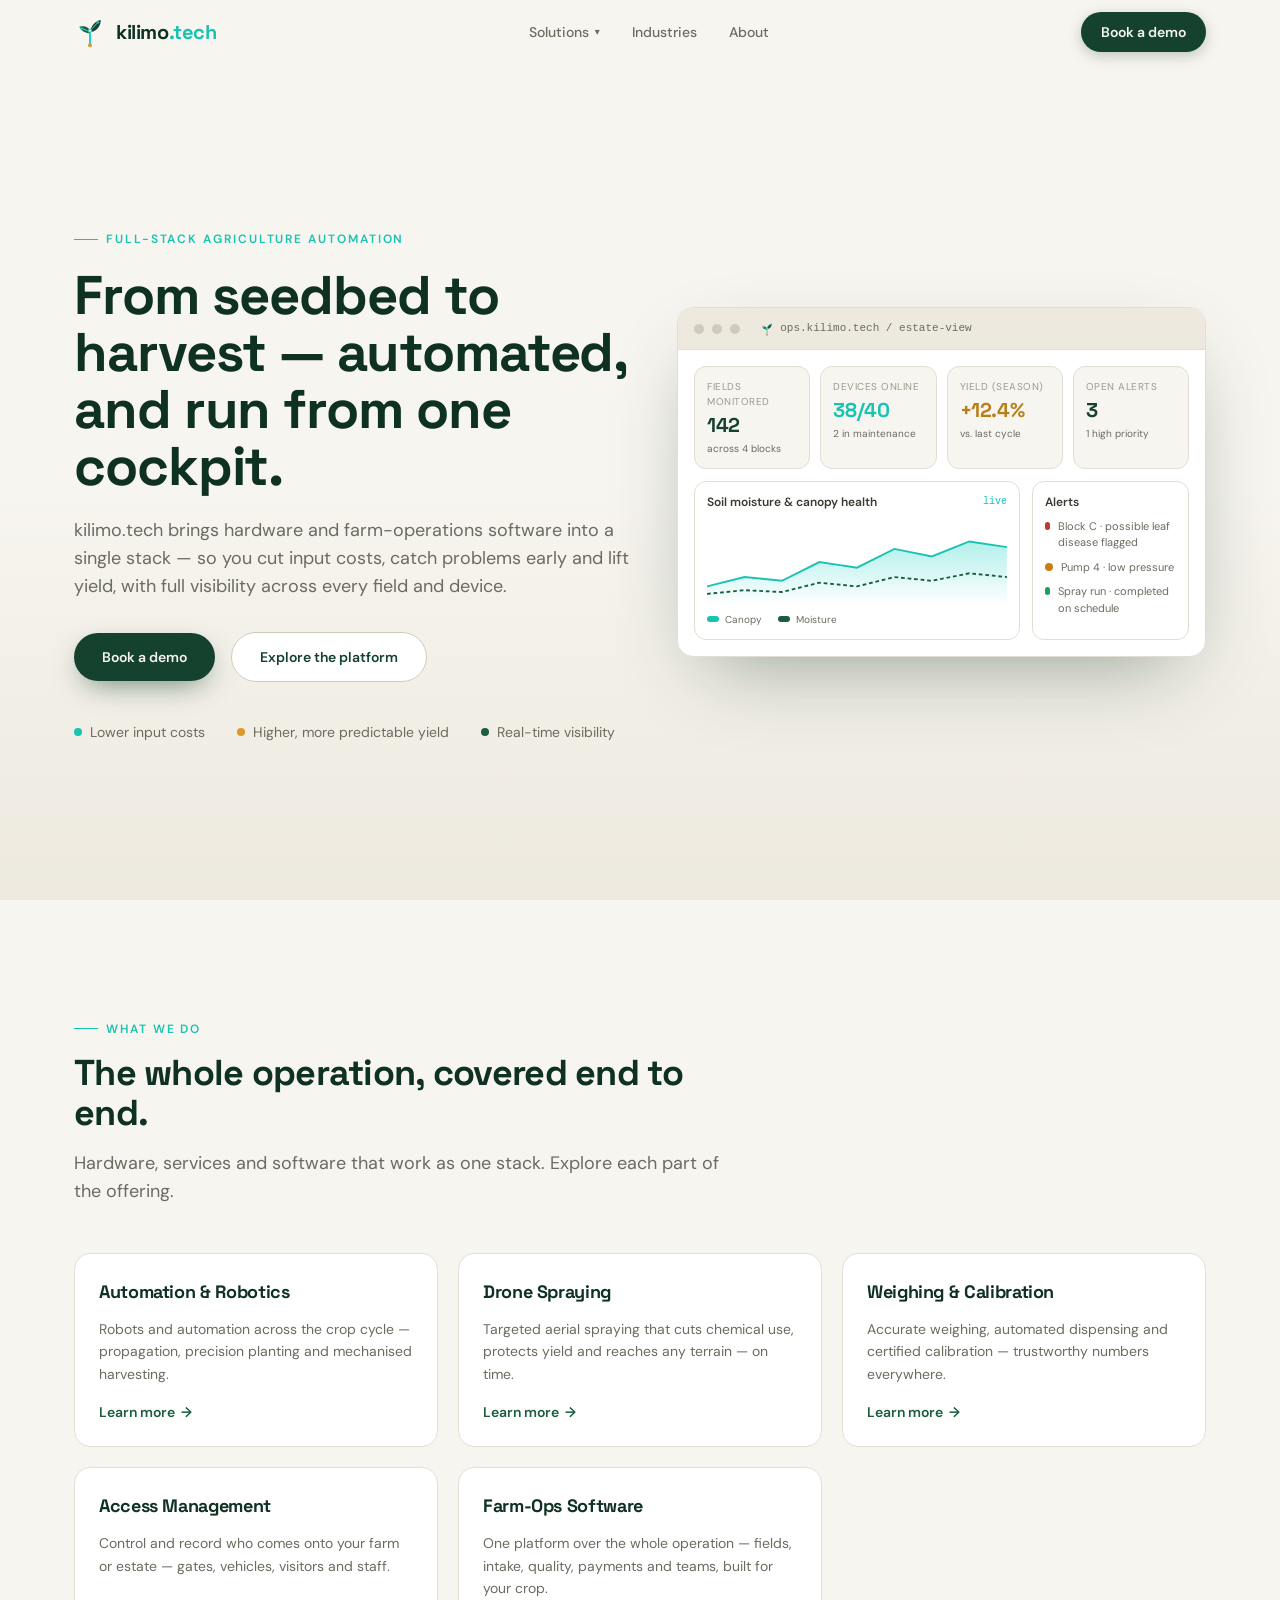
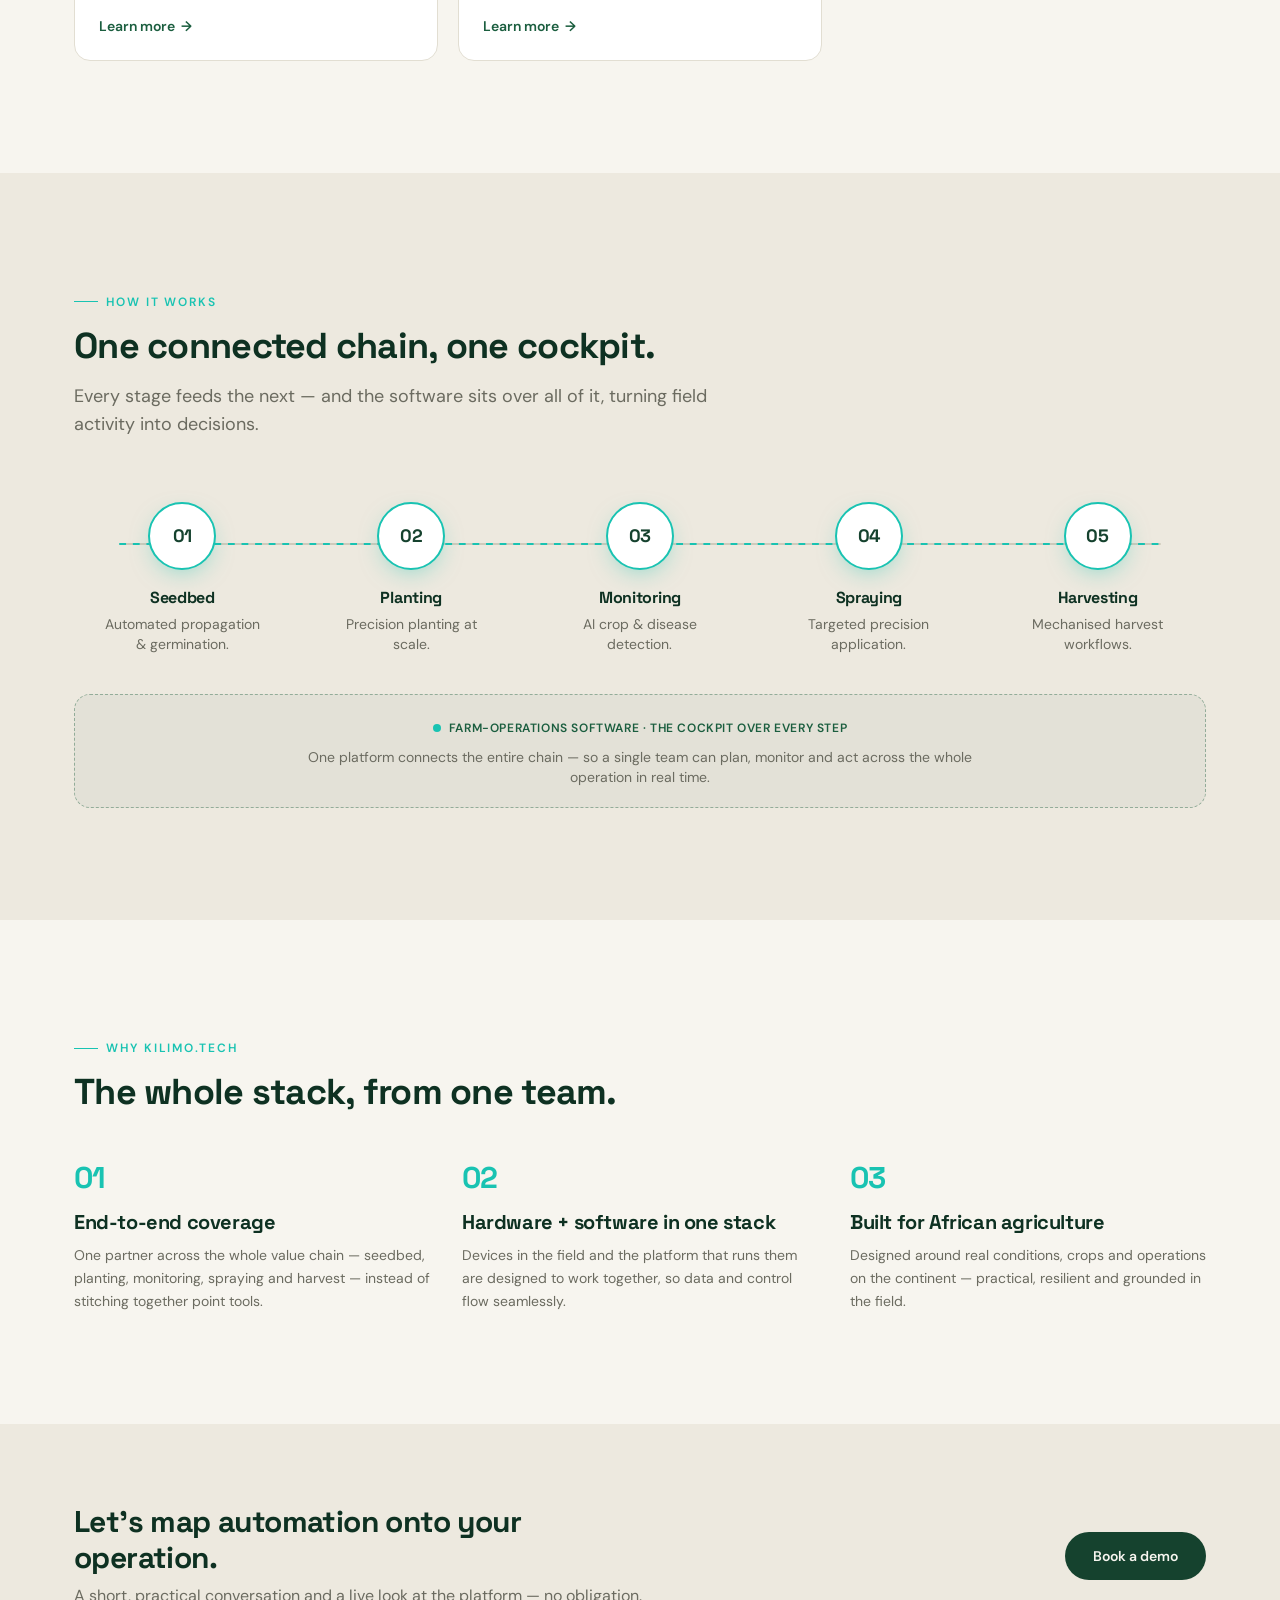
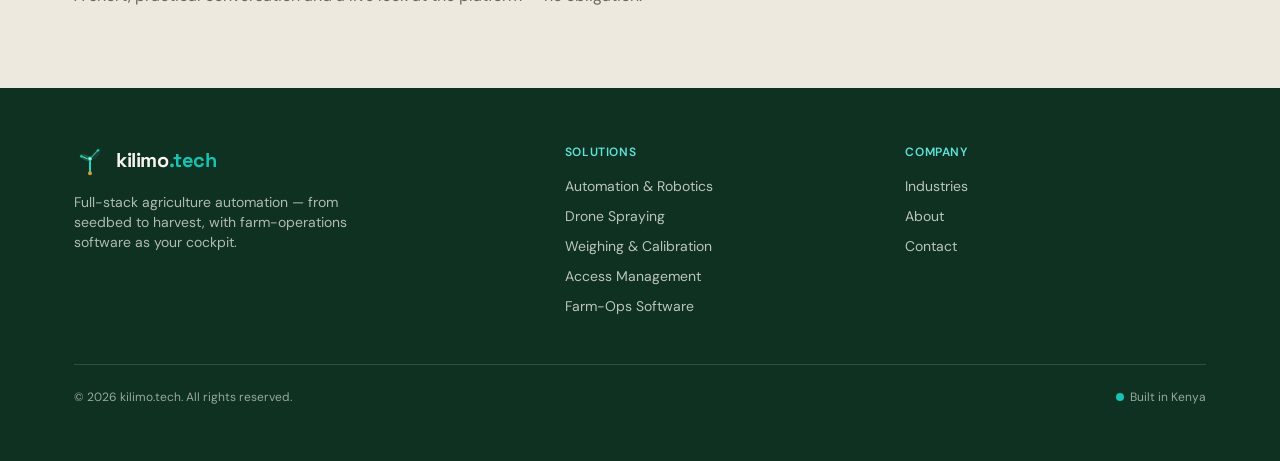
==== commit 2cf18bc1: "Deploy kilimo.tech website kilimo-tech/kilimo-tech-website@fffef0252239f4cd926963802658e7b094ad84cb" ====
--- a/index.html
+++ b/index.html
@@ -1 +1 @@
-<!DOCTYPE html><!--V1GmYg6_ba8qePekD2BmI--><html lang="en"><head><meta charSet="utf-8"/><meta name="viewport" content="width=device-width, initial-scale=1"/><link rel="stylesheet" href="/_next/static/chunks/52247cacf43078e5.css" data-precedence="next"/><link rel="preload" as="script" fetchPriority="low" href="/_next/static/chunks/b1abc3b510ab667c.js"/><script src="/_next/static/chunks/95d6a24accac1668.js" async=""></script><script src="/_next/static/chunks/bdf80382ac4b4a44.js" async=""></script><script src="/_next/static/chunks/4c62b6ad285720a2.js" async=""></script><script src="/_next/static/chunks/turbopack-2c376685431509b3.js" async=""></script><script src="/_next/static/chunks/fd0d8605e7d16b3b.js" async=""></script><script src="/_next/static/chunks/a23703b41b0c2e75.js" async=""></script><script src="/_next/static/chunks/87e65551c4eb5258.js" async=""></script><link rel="preload" href="https://fonts.googleapis.com/css2?family=DM+Sans:opsz,wght@9..40,400;9..40,500;9..40,600;9..40,700&amp;family=Space+Grotesk:wght@500;600;700&amp;display=swap" as="style"/><link rel="preconnect" href="https://fonts.googleapis.com"/><link rel="preconnect" href="https://fonts.gstatic.com" crossorigin=""/><meta name="theme-color" content="#15422E"/><title>kilimo.tech — Full-stack agriculture automation</title><meta name="description" content="Full-stack agriculture automation — from seedbed to harvest — plus farm-operations software that runs the whole operation from one cockpit."/><meta name="author" content="kilimo.tech"/><meta name="keywords" content="agriculture automation,precision agriculture,farm operations software,crop monitoring,AI disease detection,agritech Africa,agritech Kenya,precision spraying,harvesting automation"/><meta name="robots" content="index, follow"/><meta property="og:title" content="kilimo.tech — Full-stack agriculture automation"/><meta property="og:description" content="From seedbed to harvest, plus farm-operations software in one stack. Built for African agriculture."/><meta property="og:site_name" content="kilimo.tech"/><meta property="og:locale" content="en_US"/><meta property="og:type" content="website"/><meta name="twitter:card" content="summary"/><meta name="twitter:title" content="kilimo.tech — Full-stack agriculture automation"/><meta name="twitter:description" content="From seedbed to harvest, plus farm-operations software in one stack. Built for African agriculture."/><link rel="icon" href="/favicon.svg" type="image/svg+xml"/><link rel="stylesheet" href="https://fonts.googleapis.com/css2?family=DM+Sans:opsz,wght@9..40,400;9..40,500;9..40,600;9..40,700&amp;family=Space+Grotesk:wght@500;600;700&amp;display=swap"/><script src="/_next/static/chunks/a6dad97d9634a72d.js" noModule=""></script></head><body class="font-sans antialiased min-h-screen flex flex-col bg-[var(--color-cream)] text-[var(--color-ink)]"><div hidden=""><!--$--><!--/$--></div><div id="top"></div><header class="sticky top-0 z-50 transition-all duration-300 bg-[var(--color-cream)]"><div class="shell flex items-center justify-between h-16"><a class="flex items-center gap-2.5" href="/"><svg class="h-8 w-8" viewBox="0 0 48 48" fill="none" xmlns="http://www.w3.org/2000/svg" aria-hidden="true"><path d="M24 44V22" stroke="var(--color-cyan-bright)" stroke-width="3" stroke-linecap="round"></path><circle cx="24" cy="44" r="3" fill="var(--color-amber)"></circle><path d="M24 26C24 26 12 26 8 16C8 16 20 12 24 22C24 22 24 24 24 26Z" fill="var(--color-forest-soft)"></path><path d="M11 18.5L20 22" stroke="var(--color-cyan-soft)" stroke-width="1.4" stroke-linecap="round"></path><path d="M24 22C24 22 28 8 40 6C40 6 41 20 26 24C26 24 24 24 24 22Z" fill="var(--color-forest)"></path><path d="M36 9.5L27 19" stroke="var(--color-cyan-soft)" stroke-width="1.4" stroke-linecap="round"></path><circle cx="11" cy="18.5" r="1.8" fill="var(--color-cyan-bright)"></circle><circle cx="36" cy="9.5" r="1.8" fill="var(--color-cyan-bright)"></circle><circle cx="24" cy="22" r="2.4" fill="var(--color-cream)" stroke="var(--color-cyan-bright)" stroke-width="1.6"></circle></svg><span class="font-display font-bold tracking-tight text-xl text-[var(--color-forest-deep)]">kilimo<span class="text-[var(--color-cyan)]">.tech</span></span></a><nav class="hidden md:flex items-center gap-8"><div class="relative"><button class="flex items-center gap-1.5 text-sm font-medium text-[var(--color-ink-soft)] hover:text-[var(--color-forest)] transition-colors">Solutions<span class="text-[10px]">▾</span></button></div><a class="text-sm font-medium text-[var(--color-ink-soft)] hover:text-[var(--color-forest)] transition-colors" href="/industries/">Industries</a><a class="text-sm font-medium text-[var(--color-ink-soft)] hover:text-[var(--color-forest)] transition-colors" href="/about/">About</a></nav><div class="flex items-center gap-3"><a class="hidden sm:inline-flex items-center rounded-full bg-[var(--color-forest)] px-5 py-2.5 text-sm font-semibold text-[var(--color-cream)] hover:bg-[var(--color-forest-soft)] transition-colors shadow-[0_4px_14px_rgba(21,66,46,0.25)]" href="/contact/">Book a demo</a><button aria-label="Toggle menu" class="md:hidden inline-flex h-10 w-10 items-center justify-center rounded-lg border border-[var(--color-edge-strong)] text-[var(--color-forest)]"><span class="text-lg">☰</span></button></div></div></header><main class="relative flex-1"><section class="relative overflow-hidden"><div class="absolute inset-0 -z-10 bg-gradient-to-b from-[var(--color-cream)] via-[var(--color-cream)] to-[var(--color-cream-deep)]"></div><div class="shell grid items-center gap-12 py-16 lg:grid-cols-[1.05fr_1fr] lg:py-24"><div class="rise-in"><span class="inline-flex items-center gap-2 text-xs font-semibold uppercase tracking-[0.16em] text-[var(--color-cyan)]"><span class="h-px w-6 bg-[var(--color-cyan)]"></span>Full-stack agriculture automation</span><h1 class="mt-5 font-display text-4xl font-bold leading-[1.05] text-[var(--color-forest-deep)] sm:text-5xl lg:text-[3.4rem]">From seedbed to harvest — automated, and run from one cockpit.</h1><p class="mt-5 max-w-xl text-lg text-[var(--color-ink-soft)]">kilimo.tech brings hardware and farm-operations software into a single stack — so you cut input costs, catch problems early and lift yield, with full visibility across every field and device.</p><div class="mt-8 flex flex-wrap items-center gap-4"><a class="inline-flex items-center rounded-full bg-[var(--color-forest)] px-7 py-3.5 text-sm font-semibold text-[var(--color-cream)] hover:bg-[var(--color-forest-soft)] transition-colors shadow-[0_10px_30px_-10px_rgba(21,66,46,0.7)]" href="/contact/">Book a demo</a><a class="inline-flex items-center rounded-full border border-[var(--color-edge-strong)] bg-[var(--color-paper)] px-7 py-3.5 text-sm font-semibold text-[var(--color-forest)] hover:border-[var(--color-cyan)] transition-colors" href="/farm-ops-software/">Explore the platform</a></div><div class="mt-10 flex flex-wrap gap-x-8 gap-y-3 text-sm text-[var(--color-ink-soft)]"><span class="flex items-center gap-2"><span class="h-2 w-2 rounded-full bg-[var(--color-cyan)]"></span>Lower input costs</span><span class="flex items-center gap-2"><span class="h-2 w-2 rounded-full bg-[var(--color-amber)]"></span>Higher, more predictable yield</span><span class="flex items-center gap-2"><span class="h-2 w-2 rounded-full bg-[var(--color-forest-soft)]"></span>Real-time visibility</span></div></div><div class="rise-in" style="animation-delay:120ms"><div class="rounded-2xl bg-[var(--color-paper)] shadow-[0_30px_80px_-30px_rgba(14,49,34,0.45)] border border-[var(--color-edge)] overflow-hidden"><div class="flex items-center gap-2 px-4 py-3 border-b border-[var(--color-edge)] bg-[var(--color-cream-deep)]"><span class="h-2.5 w-2.5 rounded-full bg-[var(--color-edge-strong)]"></span><span class="h-2.5 w-2.5 rounded-full bg-[var(--color-edge-strong)]"></span><span class="h-2.5 w-2.5 rounded-full bg-[var(--color-edge-strong)]"></span><div class="ml-3 flex items-center gap-1.5 text-[11px] text-[var(--color-ink-soft)] font-mono"><svg class="h-3.5 w-3.5" viewBox="0 0 48 48" fill="none" xmlns="http://www.w3.org/2000/svg" aria-hidden="true"><path d="M24 44V22" stroke="var(--color-cyan-bright)" stroke-width="3" stroke-linecap="round"></path><circle cx="24" cy="44" r="3" fill="var(--color-amber)"></circle><path d="M24 26C24 26 12 26 8 16C8 16 20 12 24 22C24 22 24 24 24 26Z" fill="var(--color-forest-soft)"></path><path d="M11 18.5L20 22" stroke="var(--color-cyan-soft)" stroke-width="1.4" stroke-linecap="round"></path><path d="M24 22C24 22 28 8 40 6C40 6 41 20 26 24C26 24 24 24 24 22Z" fill="var(--color-forest)"></path><path d="M36 9.5L27 19" stroke="var(--color-cyan-soft)" stroke-width="1.4" stroke-linecap="round"></path><circle cx="11" cy="18.5" r="1.8" fill="var(--color-cyan-bright)"></circle><circle cx="36" cy="9.5" r="1.8" fill="var(--color-cyan-bright)"></circle><circle cx="24" cy="22" r="2.4" fill="var(--color-cream)" stroke="var(--color-cyan-bright)" stroke-width="1.6"></circle></svg> ops.kilimo.tech / estate-view</div></div><div class="p-4"><div class="grid grid-cols-2 sm:grid-cols-4 gap-2.5"><div class="rounded-xl bg-[var(--color-cream)] p-3 border border-[var(--color-edge)]"><div class="text-[10px] uppercase tracking-wider text-[var(--color-ink-mute)]">Fields monitored</div><div class="font-display text-xl font-bold mt-0.5" style="color:var(--color-forest)">142</div><div class="text-[10px] text-[var(--color-ink-soft)] mt-0.5">across 4 blocks</div></div><div class="rounded-xl bg-[var(--color-cream)] p-3 border border-[var(--color-edge)]"><div class="text-[10px] uppercase tracking-wider text-[var(--color-ink-mute)]">Devices online</div><div class="font-display text-xl font-bold mt-0.5" style="color:var(--color-cyan)">38/40</div><div class="text-[10px] text-[var(--color-ink-soft)] mt-0.5">2 in maintenance</div></div><div class="rounded-xl bg-[var(--color-cream)] p-3 border border-[var(--color-edge)]"><div class="text-[10px] uppercase tracking-wider text-[var(--color-ink-mute)]">Yield (season)</div><div class="font-display text-xl font-bold mt-0.5" style="color:var(--color-amber-deep)">+12.4%</div><div class="text-[10px] text-[var(--color-ink-soft)] mt-0.5">vs. last cycle</div></div><div class="rounded-xl bg-[var(--color-cream)] p-3 border border-[var(--color-edge)]"><div class="text-[10px] uppercase tracking-wider text-[var(--color-ink-mute)]">Open alerts</div><div class="font-display text-xl font-bold mt-0.5" style="color:var(--color-forest)">3</div><div class="text-[10px] text-[var(--color-ink-soft)] mt-0.5">1 high priority</div></div></div><div class="grid grid-cols-1 lg:grid-cols-3 gap-3 mt-3"><div class="lg:col-span-2 rounded-xl border border-[var(--color-edge)] p-3"><div class="flex items-center justify-between mb-2"><span class="text-xs font-semibold text-[var(--color-ink)]">Soil moisture &amp; canopy health</span><span class="text-[10px] font-mono text-[var(--color-cyan)]">live</span></div><svg viewBox="0 0 320 90" class="w-full h-[90px]"><defs><linearGradient id="g1" x1="0" y1="0" x2="0" y2="1"><stop offset="0%" stop-color="var(--color-cyan-bright)" stop-opacity="0.35"></stop><stop offset="100%" stop-color="var(--color-cyan-bright)" stop-opacity="0"></stop></linearGradient></defs><path d="M0 70 L40 60 L80 64 L120 44 L160 50 L200 30 L240 38 L280 22 L320 28 L320 90 L0 90 Z" fill="url(#g1)"></path><path d="M0 70 L40 60 L80 64 L120 44 L160 50 L200 30 L240 38 L280 22 L320 28" fill="none" stroke="var(--color-cyan)" stroke-width="2"></path><path d="M0 78 L40 74 L80 76 L120 66 L160 70 L200 60 L240 64 L280 56 L320 60" fill="none" stroke="var(--color-forest-soft)" stroke-width="2" stroke-dasharray="4 3"></path></svg><div class="flex gap-4 mt-1"><span class="flex items-center gap-1.5 text-[10px] text-[var(--color-ink-soft)]"><span class="h-1.5 w-3 rounded-full bg-[var(--color-cyan)]"></span> Canopy</span><span class="flex items-center gap-1.5 text-[10px] text-[var(--color-ink-soft)]"><span class="h-1.5 w-3 rounded-full bg-[var(--color-forest-soft)]"></span> Moisture</span></div></div><div class="rounded-xl border border-[var(--color-edge)] p-3"><div class="text-xs font-semibold text-[var(--color-ink)] mb-2">Alerts</div><ul class="space-y-2"><li class="flex items-start gap-2"><span class="mt-1 h-2 w-2 rounded-full bg-[var(--color-negative)]"></span><span class="text-[11px] text-[var(--color-ink-soft)]">Block C · possible leaf disease flagged</span></li><li class="flex items-start gap-2"><span class="mt-1 h-2 w-2 rounded-full bg-[var(--color-warning)]"></span><span class="text-[11px] text-[var(--color-ink-soft)]">Pump 4 · low pressure</span></li><li class="flex items-start gap-2"><span class="mt-1 h-2 w-2 rounded-full bg-[var(--color-positive)]"></span><span class="text-[11px] text-[var(--color-ink-soft)]">Spray run · completed on schedule</span></li></ul></div></div></div></div></div></div></section><section id="solutions" class="scroll-mt-20 py-20 lg:py-28"><div class="shell"><div class="max-w-2xl"><span class="inline-flex items-center gap-2 text-xs font-semibold uppercase tracking-[0.16em] text-[var(--color-cyan)]"><span class="h-px w-6 bg-[var(--color-cyan)]"></span>What we do</span><h2 class="mt-4 font-display text-3xl font-bold text-[var(--color-forest-deep)] sm:text-4xl">The whole operation, covered end to end.</h2><p class="mt-4 text-lg text-[var(--color-ink-soft)]">Hardware, services and software that work as one stack. Explore each part of the offering.</p></div><div class="mt-12 grid gap-5 sm:grid-cols-2 lg:grid-cols-3"><a class="group flex flex-col rounded-2xl border border-[var(--color-edge)] bg-[var(--color-paper)] p-6 transition-all hover:border-[var(--color-cyan)] hover:shadow-[0_20px_50px_-30px_rgba(14,49,34,0.5)]" href="/automation-robotics/"><h3 class="font-display text-lg font-bold text-[var(--color-forest-deep)]">Automation &amp; Robotics</h3><p class="mt-3 flex-1 text-sm leading-relaxed text-[var(--color-ink-soft)]">Robots and automation across the crop cycle — propagation, precision planting and mechanised harvesting.</p><span class="mt-4 inline-flex items-center gap-1.5 text-sm font-semibold text-[var(--color-forest-soft)] group-hover:text-[var(--color-cyan)] transition-colors">Learn more<span class="transition-transform group-hover:translate-x-0.5">→</span></span></a><a class="group flex flex-col rounded-2xl border border-[var(--color-edge)] bg-[var(--color-paper)] p-6 transition-all hover:border-[var(--color-cyan)] hover:shadow-[0_20px_50px_-30px_rgba(14,49,34,0.5)]" href="/drone-spraying/"><h3 class="font-display text-lg font-bold text-[var(--color-forest-deep)]">Drone Spraying</h3><p class="mt-3 flex-1 text-sm leading-relaxed text-[var(--color-ink-soft)]">Targeted aerial spraying that cuts chemical use, protects yield and reaches any terrain — on time.</p><span class="mt-4 inline-flex items-center gap-1.5 text-sm font-semibold text-[var(--color-forest-soft)] group-hover:text-[var(--color-cyan)] transition-colors">Learn more<span class="transition-transform group-hover:translate-x-0.5">→</span></span></a><a class="group flex flex-col rounded-2xl border border-[var(--color-edge)] bg-[var(--color-paper)] p-6 transition-all hover:border-[var(--color-cyan)] hover:shadow-[0_20px_50px_-30px_rgba(14,49,34,0.5)]" href="/weighing-calibration/"><h3 class="font-display text-lg font-bold text-[var(--color-forest-deep)]">Weighing &amp; Calibration</h3><p class="mt-3 flex-1 text-sm leading-relaxed text-[var(--color-ink-soft)]">Accurate weighing, automated dispensing and certified calibration — trustworthy numbers everywhere.</p><span class="mt-4 inline-flex items-center gap-1.5 text-sm font-semibold text-[var(--color-forest-soft)] group-hover:text-[var(--color-cyan)] transition-colors">Learn more<span class="transition-transform group-hover:translate-x-0.5">→</span></span></a><a class="group flex flex-col rounded-2xl border border-[var(--color-edge)] bg-[var(--color-paper)] p-6 transition-all hover:border-[var(--color-cyan)] hover:shadow-[0_20px_50px_-30px_rgba(14,49,34,0.5)]" href="/access-management/"><h3 class="font-display text-lg font-bold text-[var(--color-forest-deep)]">Access Management</h3><p class="mt-3 flex-1 text-sm leading-relaxed text-[var(--color-ink-soft)]">Control and record who comes onto your farm or estate — gates, vehicles, visitors and staff.</p><span class="mt-4 inline-flex items-center gap-1.5 text-sm font-semibold text-[var(--color-forest-soft)] group-hover:text-[var(--color-cyan)] transition-colors">Learn more<span class="transition-transform group-hover:translate-x-0.5">→</span></span></a><a class="group flex flex-col rounded-2xl border border-[var(--color-edge)] bg-[var(--color-paper)] p-6 transition-all hover:border-[var(--color-cyan)] hover:shadow-[0_20px_50px_-30px_rgba(14,49,34,0.5)]" href="/farm-ops-software/"><h3 class="font-display text-lg font-bold text-[var(--color-forest-deep)]">Farm-Ops Software</h3><p class="mt-3 flex-1 text-sm leading-relaxed text-[var(--color-ink-soft)]">One platform over the whole operation — fields, intake, quality, payments and teams, built for your crop.</p><span class="mt-4 inline-flex items-center gap-1.5 text-sm font-semibold text-[var(--color-forest-soft)] group-hover:text-[var(--color-cyan)] transition-colors">Learn more<span class="transition-transform group-hover:translate-x-0.5">→</span></span></a></div></div></section><section id="how" class="scroll-mt-20 bg-[var(--color-cream-deep)] py-20 lg:py-28"><div class="shell"><div class="max-w-2xl"><span class="inline-flex items-center gap-2 text-xs font-semibold uppercase tracking-[0.16em] text-[var(--color-cyan)]"><span class="h-px w-6 bg-[var(--color-cyan)]"></span>How it works</span><h2 class="mt-4 font-display text-3xl font-bold text-[var(--color-forest-deep)] sm:text-4xl">One connected chain, one cockpit.</h2><p class="mt-4 text-lg text-[var(--color-ink-soft)]">Every stage feeds the next — and the software sits over all of it, turning field activity into decisions.</p></div><div class="mt-16"><div class="relative"><svg class="hidden md:block absolute left-0 right-0 top-[34px] w-full h-4 pointer-events-none" viewBox="0 0 1000 16" preserveAspectRatio="none" aria-hidden="true"><line x1="40" y1="8" x2="960" y2="8" stroke="var(--color-edge-strong)" stroke-width="2"></line><line x1="40" y1="8" x2="960" y2="8" stroke="var(--color-cyan)" stroke-width="2" class="growth-line"></line></svg><div class="grid grid-cols-1 md:grid-cols-5 gap-6 md:gap-3 relative"><div class="flex flex-col items-center text-center"><div class="relative z-10 flex h-[68px] w-[68px] items-center justify-center rounded-full bg-[var(--color-paper)] border-2 border-[var(--color-cyan)] shadow-[0_8px_24px_-8px_rgba(25,195,178,0.5)]"><span class="font-display text-lg font-bold text-[var(--color-forest)]">01</span></div><h4 class="mt-4 font-display text-base font-bold text-[var(--color-forest-deep)]">Seedbed</h4><p class="mt-1 text-sm text-[var(--color-ink-soft)] max-w-[160px]">Automated propagation &amp; germination.</p></div><div class="flex flex-col items-center text-center"><div class="relative z-10 flex h-[68px] w-[68px] items-center justify-center rounded-full bg-[var(--color-paper)] border-2 border-[var(--color-cyan)] shadow-[0_8px_24px_-8px_rgba(25,195,178,0.5)]"><span class="font-display text-lg font-bold text-[var(--color-forest)]">02</span></div><h4 class="mt-4 font-display text-base font-bold text-[var(--color-forest-deep)]">Planting</h4><p class="mt-1 text-sm text-[var(--color-ink-soft)] max-w-[160px]">Precision planting at scale.</p></div><div class="flex flex-col items-center text-center"><div class="relative z-10 flex h-[68px] w-[68px] items-center justify-center rounded-full bg-[var(--color-paper)] border-2 border-[var(--color-cyan)] shadow-[0_8px_24px_-8px_rgba(25,195,178,0.5)]"><span class="font-display text-lg font-bold text-[var(--color-forest)]">03</span></div><h4 class="mt-4 font-display text-base font-bold text-[var(--color-forest-deep)]">Monitoring</h4><p class="mt-1 text-sm text-[var(--color-ink-soft)] max-w-[160px]">AI crop &amp; disease detection.</p></div><div class="flex flex-col items-center text-center"><div class="relative z-10 flex h-[68px] w-[68px] items-center justify-center rounded-full bg-[var(--color-paper)] border-2 border-[var(--color-cyan)] shadow-[0_8px_24px_-8px_rgba(25,195,178,0.5)]"><span class="font-display text-lg font-bold text-[var(--color-forest)]">04</span></div><h4 class="mt-4 font-display text-base font-bold text-[var(--color-forest-deep)]">Spraying</h4><p class="mt-1 text-sm text-[var(--color-ink-soft)] max-w-[160px]">Targeted precision application.</p></div><div class="flex flex-col items-center text-center"><div class="relative z-10 flex h-[68px] w-[68px] items-center justify-center rounded-full bg-[var(--color-paper)] border-2 border-[var(--color-cyan)] shadow-[0_8px_24px_-8px_rgba(25,195,178,0.5)]"><span class="font-display text-lg font-bold text-[var(--color-forest)]">05</span></div><h4 class="mt-4 font-display text-base font-bold text-[var(--color-forest-deep)]">Harvesting</h4><p class="mt-1 text-sm text-[var(--color-ink-soft)] max-w-[160px]">Mechanised harvest workflows.</p></div></div><div class="mt-10 rounded-2xl border border-dashed border-[var(--color-forest-soft)]/40 bg-[var(--color-forest)]/[0.04] p-5 text-center"><span class="inline-flex items-center gap-2 text-xs font-semibold uppercase tracking-wider text-[var(--color-forest-soft)]"><span class="h-2 w-2 rounded-full bg-[var(--color-cyan)] pulse-dot"></span>Farm-operations software · the cockpit over every step</span><p class="mt-2 text-sm text-[var(--color-ink-soft)] max-w-2xl mx-auto">One platform connects the entire chain — so a single team can plan, monitor and act across the whole operation in real time.</p></div></div></div></div></section><section class="bg-[var(--color-forest-deep)] py-20 text-[var(--color-cream)] lg:py-28"><div class="shell"><div class="max-w-2xl"><span class="inline-flex items-center gap-2 text-xs font-semibold uppercase tracking-[0.16em] text-[var(--color-cyan)]"><span class="h-px w-6 bg-[var(--color-cyan)]"></span>Why kilimo.tech</span><h2 class="mt-4 font-display text-3xl font-bold text-[var(--color-cream)] sm:text-4xl">The whole stack, from one team.</h2></div><div class="mt-12 grid gap-8 md:grid-cols-3"><div><div class="font-display text-3xl font-bold text-[var(--color-cyan)]">0<!-- -->1</div><h3 class="mt-3 font-display text-xl font-bold text-[var(--color-cream)]">End-to-end coverage</h3><p class="mt-2 text-sm leading-relaxed text-[var(--color-cream)]/75">One partner across the whole value chain — seedbed, planting, monitoring, spraying and harvest — instead of stitching together point tools.</p></div><div><div class="font-display text-3xl font-bold text-[var(--color-cyan)]">0<!-- -->2</div><h3 class="mt-3 font-display text-xl font-bold text-[var(--color-cream)]">Hardware + software in one stack</h3><p class="mt-2 text-sm leading-relaxed text-[var(--color-cream)]/75">Devices in the field and the platform that runs them are designed to work together, so data and control flow seamlessly.</p></div><div><div class="font-display text-3xl font-bold text-[var(--color-cyan)]">0<!-- -->3</div><h3 class="mt-3 font-display text-xl font-bold text-[var(--color-cream)]">Built for African agriculture</h3><p class="mt-2 text-sm leading-relaxed text-[var(--color-cream)]/75">Designed around real conditions, crops and operations on the continent — practical, resilient and grounded in the field.</p></div></div></div></section><section class="bg-[var(--color-forest-deep)] py-16 text-[var(--color-cream)] lg:py-20"><div class="shell flex flex-col items-start justify-between gap-6 md:flex-row md:items-center"><div class="max-w-xl"><h2 class="font-display text-2xl font-bold sm:text-3xl">Let&#x27;s map automation onto your operation.</h2><p class="mt-2 text-[var(--color-cream)]/75">A short, practical conversation and a live look at the platform — no obligation.</p></div><a class="inline-flex shrink-0 items-center rounded-full bg-[var(--color-cyan)] px-7 py-3.5 text-sm font-semibold text-[var(--color-forest-deep)] hover:bg-[var(--color-cyan-bright)] transition-colors" href="/contact/">Book a demo</a></div></section><!--$--><!--/$--></main><footer class="bg-[var(--color-forest-deep)] text-[var(--color-cream)]"><div class="shell py-14"><div class="grid gap-10 md:grid-cols-[1.5fr_1fr_1fr]"><div><a class="flex items-center gap-2.5" href="/"><svg class="h-8 w-8" viewBox="0 0 48 48" fill="none" xmlns="http://www.w3.org/2000/svg" aria-hidden="true"><path d="M24 44V22" stroke="var(--color-cyan-bright)" stroke-width="3" stroke-linecap="round"></path><circle cx="24" cy="44" r="3" fill="var(--color-amber)"></circle><path d="M24 26C24 26 12 26 8 16C8 16 20 12 24 22C24 22 24 24 24 26Z" fill="var(--color-forest-soft)"></path><path d="M11 18.5L20 22" stroke="var(--color-cyan-soft)" stroke-width="1.4" stroke-linecap="round"></path><path d="M24 22C24 22 28 8 40 6C40 6 41 20 26 24C26 24 24 24 24 22Z" fill="var(--color-forest)"></path><path d="M36 9.5L27 19" stroke="var(--color-cyan-soft)" stroke-width="1.4" stroke-linecap="round"></path><circle cx="11" cy="18.5" r="1.8" fill="var(--color-cyan-bright)"></circle><circle cx="36" cy="9.5" r="1.8" fill="var(--color-cyan-bright)"></circle><circle cx="24" cy="22" r="2.4" fill="var(--color-cream)" stroke="var(--color-cyan-bright)" stroke-width="1.6"></circle></svg><span class="font-display font-bold tracking-tight text-xl text-[var(--color-cream)]">kilimo<span class="text-[var(--color-cyan)]">.tech</span></span></a><p class="mt-4 max-w-xs text-sm text-[var(--color-cream)]/70">Full-stack agriculture automation — from seedbed to harvest, with farm-operations software as your cockpit.</p></div><div><h5 class="text-xs font-semibold uppercase tracking-wider text-[var(--color-cyan-soft)]">Solutions</h5><ul class="mt-4 space-y-2.5 text-sm text-[var(--color-cream)]/75"><li><a class="hover:text-[var(--color-cyan-bright)]" href="/automation-robotics/">Automation &amp; Robotics</a></li><li><a class="hover:text-[var(--color-cyan-bright)]" href="/drone-spraying/">Drone Spraying</a></li><li><a class="hover:text-[var(--color-cyan-bright)]" href="/weighing-calibration/">Weighing &amp; Calibration</a></li><li><a class="hover:text-[var(--color-cyan-bright)]" href="/access-management/">Access Management</a></li><li><a class="hover:text-[var(--color-cyan-bright)]" href="/farm-ops-software/">Farm-Ops Software</a></li></ul></div><div><h5 class="text-xs font-semibold uppercase tracking-wider text-[var(--color-cyan-soft)]">Company</h5><ul class="mt-4 space-y-2.5 text-sm text-[var(--color-cream)]/75"><li><a class="hover:text-[var(--color-cyan-bright)]" href="/industries/">Industries</a></li><li><a class="hover:text-[var(--color-cyan-bright)]" href="/about/">About</a></li><li><a class="hover:text-[var(--color-cyan-bright)]" href="/contact/">Contact</a></li></ul></div></div><div class="mt-12 flex flex-col gap-3 border-t border-[var(--color-cream)]/15 pt-6 sm:flex-row sm:items-center sm:justify-between"><p class="text-xs text-[var(--color-cream)]/60">© <!-- -->2026<!-- --> kilimo.tech. All rights reserved.</p><p class="flex items-center gap-1.5 text-xs text-[var(--color-cream)]/60"><span class="h-2 w-2 rounded-full bg-[var(--color-cyan)]"></span>Built in Kenya</p></div></div></footer><script src="/_next/static/chunks/b1abc3b510ab667c.js" id="_R_" async=""></script><script>(self.__next_f=self.__next_f||[]).push([0])</script><script>self.__next_f.push([1,"1:\"$Sreact.fragment\"\n2:I[2971,[\"/_next/static/chunks/fd0d8605e7d16b3b.js\"],\"Header\"]\n3:I[50746,[\"/_next/static/chunks/a23703b41b0c2e75.js\",\"/_next/static/chunks/87e65551c4eb5258.js\"],\"default\"]\n4:I[39806,[\"/_next/static/chunks/a23703b41b0c2e75.js\",\"/_next/static/chunks/87e65551c4eb5258.js\"],\"default\"]\n5:I[5737,[\"/_next/static/chunks/fd0d8605e7d16b3b.js\"],\"\"]\nf:I[98962,[\"/_next/static/chunks/a23703b41b0c2e75.js\",\"/_next/static/chunks/87e65551c4eb5258.js\"],\"default\"]\n:HL[\"/_next/static/chunks/52247cacf43078e5.css\",\"style\"]\n:HL[\"https://fonts.googleapis.com/css2?family=DM+Sans:opsz,wght@9..40,400;9..40,500;9..40,600;9..40,700\u0026family=Space+Grotesk:wght@500;600;700\u0026display=swap\",\"style\"]\n"])</script><script>self.__next_f.push([1,"0:{\"P\":null,\"b\":\"V1GmYg6_ba8qePekD2BmI\",\"c\":[\"\",\"\"],\"q\":\"\",\"i\":false,\"f\":[[[\"\",{\"children\":[\"__PAGE__\",{}]},\"$undefined\",\"$undefined\",true],[[\"$\",\"$1\",\"c\",{\"children\":[[[\"$\",\"link\",\"0\",{\"rel\":\"stylesheet\",\"href\":\"/_next/static/chunks/52247cacf43078e5.css\",\"precedence\":\"next\",\"crossOrigin\":\"$undefined\",\"nonce\":\"$undefined\"}],[\"$\",\"script\",\"script-0\",{\"src\":\"/_next/static/chunks/fd0d8605e7d16b3b.js\",\"async\":true,\"nonce\":\"$undefined\"}]],[\"$\",\"html\",null,{\"lang\":\"en\",\"children\":[[\"$\",\"head\",null,{\"children\":[[\"$\",\"link\",null,{\"rel\":\"preconnect\",\"href\":\"https://fonts.googleapis.com\"}],[\"$\",\"link\",null,{\"rel\":\"preconnect\",\"href\":\"https://fonts.gstatic.com\",\"crossOrigin\":\"\"}],[\"$\",\"link\",null,{\"rel\":\"stylesheet\",\"href\":\"https://fonts.googleapis.com/css2?family=DM+Sans:opsz,wght@9..40,400;9..40,500;9..40,600;9..40,700\u0026family=Space+Grotesk:wght@500;600;700\u0026display=swap\"}]]}],[\"$\",\"body\",null,{\"className\":\"font-sans antialiased min-h-screen flex flex-col bg-[var(--color-cream)] text-[var(--color-ink)]\",\"children\":[[\"$\",\"div\",null,{\"id\":\"top\"}],[\"$\",\"$L2\",null,{}],[\"$\",\"main\",null,{\"className\":\"relative flex-1\",\"children\":[\"$\",\"$L3\",null,{\"parallelRouterKey\":\"children\",\"error\":\"$undefined\",\"errorStyles\":\"$undefined\",\"errorScripts\":\"$undefined\",\"template\":[\"$\",\"$L4\",null,{}],\"templateStyles\":\"$undefined\",\"templateScripts\":\"$undefined\",\"notFound\":[[[\"$\",\"title\",null,{\"children\":\"404: This page could not be found.\"}],[\"$\",\"div\",null,{\"style\":{\"fontFamily\":\"system-ui,\\\"Segoe UI\\\",Roboto,Helvetica,Arial,sans-serif,\\\"Apple Color Emoji\\\",\\\"Segoe UI Emoji\\\"\",\"height\":\"100vh\",\"textAlign\":\"center\",\"display\":\"flex\",\"flexDirection\":\"column\",\"alignItems\":\"center\",\"justifyContent\":\"center\"},\"children\":[\"$\",\"div\",null,{\"children\":[[\"$\",\"style\",null,{\"dangerouslySetInnerHTML\":{\"__html\":\"body{color:#000;background:#fff;margin:0}.next-error-h1{border-right:1px solid rgba(0,0,0,.3)}@media (prefers-color-scheme:dark){body{color:#fff;background:#000}.next-error-h1{border-right:1px solid rgba(255,255,255,.3)}}\"}}],[\"$\",\"h1\",null,{\"className\":\"next-error-h1\",\"style\":{\"display\":\"inline-block\",\"margin\":\"0 20px 0 0\",\"padding\":\"0 23px 0 0\",\"fontSize\":24,\"fontWeight\":500,\"verticalAlign\":\"top\",\"lineHeight\":\"49px\"},\"children\":404}],[\"$\",\"div\",null,{\"style\":{\"display\":\"inline-block\"},\"children\":[\"$\",\"h2\",null,{\"style\":{\"fontSize\":14,\"fontWeight\":400,\"lineHeight\":\"49px\",\"margin\":0},\"children\":\"This page could not be found.\"}]}]]}]}]],[]],\"forbidden\":\"$undefined\",\"unauthorized\":\"$undefined\"}]}],[\"$\",\"footer\",null,{\"className\":\"bg-[var(--color-forest-deep)] text-[var(--color-cream)]\",\"children\":[\"$\",\"div\",null,{\"className\":\"shell py-14\",\"children\":[[\"$\",\"div\",null,{\"className\":\"grid gap-10 md:grid-cols-[1.5fr_1fr_1fr]\",\"children\":[[\"$\",\"div\",null,{\"children\":[[\"$\",\"$L5\",null,{\"href\":\"/\",\"className\":\"flex items-center gap-2.5\",\"children\":[[\"$\",\"svg\",null,{\"className\":\"h-8 w-8\",\"viewBox\":\"0 0 48 48\",\"fill\":\"none\",\"xmlns\":\"http://www.w3.org/2000/svg\",\"aria-hidden\":\"true\",\"children\":[[\"$\",\"path\",null,{\"d\":\"M24 44V22\",\"stroke\":\"var(--color-cyan-bright)\",\"strokeWidth\":\"3\",\"strokeLinecap\":\"round\"}],[\"$\",\"circle\",null,{\"cx\":\"24\",\"cy\":\"44\",\"r\":\"3\",\"fill\":\"var(--color-amber)\"}],[\"$\",\"path\",null,{\"d\":\"M24 26C24 26 12 26 8 16C8 16 20 12 24 22C24 22 24 24 24 26Z\",\"fill\":\"var(--color-forest-soft)\"}],[\"$\",\"path\",null,{\"d\":\"M11 18.5L20 22\",\"stroke\":\"var(--color-cyan-soft)\",\"strokeWidth\":\"1.4\",\"strokeLinecap\":\"round\"}],[\"$\",\"path\",null,{\"d\":\"M24 22C24 22 28 8 40 6C40 6 41 20 26 24C26 24 24 24 24 22Z\",\"fill\":\"var(--color-forest)\"}],[\"$\",\"path\",null,{\"d\":\"M36 9.5L27 19\",\"stroke\":\"var(--color-cyan-soft)\",\"strokeWidth\":\"1.4\",\"strokeLinecap\":\"round\"}],[\"$\",\"circle\",null,{\"cx\":\"11\",\"cy\":\"18.5\",\"r\":\"1.8\",\"fill\":\"var(--color-cyan-bright)\"}],[\"$\",\"circle\",null,{\"cx\":\"36\",\"cy\":\"9.5\",\"r\":\"1.8\",\"fill\":\"var(--color-cyan-bright)\"}],[\"$\",\"circle\",null,{\"cx\":\"24\",\"cy\":\"22\",\"r\":\"2.4\",\"fill\":\"var(--color-cream)\",\"stroke\":\"var(--color-cyan-bright)\",\"strokeWidth\":\"1.6\"}]]}],[\"$\",\"span\",null,{\"className\":\"font-display font-bold tracking-tight text-xl text-[var(--color-cream)]\",\"children\":[\"kilimo\",[\"$\",\"span\",null,{\"className\":\"text-[var(--color-cyan)]\",\"children\":\".tech\"}]]}]]}],[\"$\",\"p\",null,{\"className\":\"mt-4 max-w-xs text-sm text-[var(--color-cream)]/70\",\"children\":\"Full-stack agriculture automation — from seedbed to harvest, with farm-operations software as your cockpit.\"}]]}],[\"$\",\"div\",null,{\"children\":[[\"$\",\"h5\",null,{\"className\":\"text-xs font-semibold uppercase tracking-wider text-[var(--color-cyan-soft)]\",\"children\":\"Solutions\"}],[\"$\",\"ul\",null,{\"className\":\"mt-4 space-y-2.5 text-sm text-[var(--color-cream)]/75\",\"children\":[\"$L6\",\"$L7\",\"$L8\",\"$L9\",\"$La\"]}]]}],\"$Lb\"]}],\"$Lc\"]}]}]]}]]}]]}],{\"children\":[\"$Ld\",{},null,false,false]},null,false,false],\"$Le\",false]],\"m\":\"$undefined\",\"G\":[\"$f\",[]],\"S\":true}\n"])</script><script>self.__next_f.push([1,"1a:I[98735,[\"/_next/static/chunks/a23703b41b0c2e75.js\",\"/_next/static/chunks/87e65551c4eb5258.js\"],\"ViewportBoundary\"]\n1c:I[98735,[\"/_next/static/chunks/a23703b41b0c2e75.js\",\"/_next/static/chunks/87e65551c4eb5258.js\"],\"MetadataBoundary\"]\n1d:\"$Sreact.suspense\"\n6:[\"$\",\"li\",\"/automation-robotics\",{\"children\":[\"$\",\"$L5\",null,{\"href\":\"/automation-robotics\",\"className\":\"hover:text-[var(--color-cyan-bright)]\",\"children\":\"Automation \u0026 Robotics\"}]}]\n7:[\"$\",\"li\",\"/drone-spraying\",{\"children\":[\"$\",\"$L5\",null,{\"href\":\"/drone-spraying\",\"className\":\"hover:text-[var(--color-cyan-bright)]\",\"children\":\"Drone Spraying\"}]}]\n8:[\"$\",\"li\",\"/weighing-calibration\",{\"children\":[\"$\",\"$L5\",null,{\"href\":\"/weighing-calibration\",\"className\":\"hover:text-[var(--color-cyan-bright)]\",\"children\":\"Weighing \u0026 Calibration\"}]}]\n9:[\"$\",\"li\",\"/access-management\",{\"children\":[\"$\",\"$L5\",null,{\"href\":\"/access-management\",\"className\":\"hover:text-[var(--color-cyan-bright)]\",\"children\":\"Access Management\"}]}]\na:[\"$\",\"li\",\"/farm-ops-software\",{\"children\":[\"$\",\"$L5\",null,{\"href\":\"/farm-ops-software\",\"className\":\"hover:text-[var(--color-cyan-bright)]\",\"children\":\"Farm-Ops Software\"}]}]\nb:[\"$\",\"div\",null,{\"children\":[[\"$\",\"h5\",null,{\"className\":\"text-xs font-semibold uppercase tracking-wider text-[var(--color-cyan-soft)]\",\"children\":\"Company\"}],[\"$\",\"ul\",null,{\"className\":\"mt-4 space-y-2.5 text-sm text-[var(--color-cream)]/75\",\"children\":[[\"$\",\"li\",\"/industries\",{\"children\":[\"$\",\"$L5\",null,{\"href\":\"/industries\",\"className\":\"hover:text-[var(--color-cyan-bright)]\",\"children\":\"Industries\"}]}],[\"$\",\"li\",\"/about\",{\"children\":[\"$\",\"$L5\",null,{\"href\":\"/about\",\"className\":\"hover:text-[var(--color-cyan-bright)]\",\"children\":\"About\"}]}],[\"$\",\"li\",\"/contact\",{\"children\":[\"$\",\"$L5\",null,{\"href\":\"/contact\",\"className\":\"hover:text-[var(--color-cyan-bright)]\",\"children\":\"Contact\"}]}]]}]]}]\nc:[\"$\",\"div\",null,{\"className\":\"mt-12 flex flex-col gap-3 border-t border-[var(--color-cream)]/15 pt-6 sm:flex-row sm:items-center sm:justify-between\",\"children\":[[\"$\",\"p\",null,{\"className\":\"text-xs text-[var(--color-cream)]/60\",\"children\":[\"© \",2026,\" kilimo.tech. All rights reserved.\"]}],[\"$\",\"p\",null,{\"className\":\"flex items-center gap-1.5 text-xs text-[var(--color-cream)]/60\",\"children\":[[\"$\",\"span\",null,{\"className\":\"h-2 w-2 rounded-full bg-[var(--color-cyan)]\"}],\"Built in Kenya\"]}]]}]\n"])</script><script>self.__next_f.push([1,"d:[\"$\",\"$1\",\"c\",{\"children\":[[[\"$\",\"section\",null,{\"className\":\"relative overflow-hidden\",\"children\":[[\"$\",\"div\",null,{\"className\":\"absolute inset-0 -z-10 bg-gradient-to-b from-[var(--color-cream)] via-[var(--color-cream)] to-[var(--color-cream-deep)]\"}],[\"$\",\"div\",null,{\"className\":\"shell grid items-center gap-12 py-16 lg:grid-cols-[1.05fr_1fr] lg:py-24\",\"children\":[[\"$\",\"div\",null,{\"className\":\"rise-in\",\"children\":[[\"$\",\"span\",null,{\"className\":\"inline-flex items-center gap-2 text-xs font-semibold uppercase tracking-[0.16em] text-[var(--color-cyan)]\",\"children\":[[\"$\",\"span\",null,{\"className\":\"h-px w-6 bg-[var(--color-cyan)]\"}],\"Full-stack agriculture automation\"]}],[\"$\",\"h1\",null,{\"className\":\"mt-5 font-display text-4xl font-bold leading-[1.05] text-[var(--color-forest-deep)] sm:text-5xl lg:text-[3.4rem]\",\"children\":\"From seedbed to harvest — automated, and run from one cockpit.\"}],[\"$\",\"p\",null,{\"className\":\"mt-5 max-w-xl text-lg text-[var(--color-ink-soft)]\",\"children\":\"kilimo.tech brings hardware and farm-operations software into a single stack — so you cut input costs, catch problems early and lift yield, with full visibility across every field and device.\"}],[\"$\",\"div\",null,{\"className\":\"mt-8 flex flex-wrap items-center gap-4\",\"children\":[[\"$\",\"$L5\",null,{\"href\":\"/contact\",\"className\":\"inline-flex items-center rounded-full bg-[var(--color-forest)] px-7 py-3.5 text-sm font-semibold text-[var(--color-cream)] hover:bg-[var(--color-forest-soft)] transition-colors shadow-[0_10px_30px_-10px_rgba(21,66,46,0.7)]\",\"children\":\"Book a demo\"}],[\"$\",\"$L5\",null,{\"href\":\"/farm-ops-software\",\"className\":\"inline-flex items-center rounded-full border border-[var(--color-edge-strong)] bg-[var(--color-paper)] px-7 py-3.5 text-sm font-semibold text-[var(--color-forest)] hover:border-[var(--color-cyan)] transition-colors\",\"children\":\"Explore the platform\"}]]}],[\"$\",\"div\",null,{\"className\":\"mt-10 flex flex-wrap gap-x-8 gap-y-3 text-sm text-[var(--color-ink-soft)]\",\"children\":[[\"$\",\"span\",null,{\"className\":\"flex items-center gap-2\",\"children\":[[\"$\",\"span\",null,{\"className\":\"h-2 w-2 rounded-full bg-[var(--color-cyan)]\"}],\"Lower input costs\"]}],[\"$\",\"span\",null,{\"className\":\"flex items-center gap-2\",\"children\":[[\"$\",\"span\",null,{\"className\":\"h-2 w-2 rounded-full bg-[var(--color-amber)]\"}],\"Higher, more predictable yield\"]}],[\"$\",\"span\",null,{\"className\":\"flex items-center gap-2\",\"children\":[[\"$\",\"span\",null,{\"className\":\"h-2 w-2 rounded-full bg-[var(--color-forest-soft)]\"}],\"Real-time visibility\"]}]]}]]}],[\"$\",\"div\",null,{\"className\":\"rise-in\",\"style\":{\"animationDelay\":\"120ms\"},\"children\":[\"$\",\"div\",null,{\"className\":\"rounded-2xl bg-[var(--color-paper)] shadow-[0_30px_80px_-30px_rgba(14,49,34,0.45)] border border-[var(--color-edge)] overflow-hidden\",\"children\":[[\"$\",\"div\",null,{\"className\":\"flex items-center gap-2 px-4 py-3 border-b border-[var(--color-edge)] bg-[var(--color-cream-deep)]\",\"children\":[[\"$\",\"span\",null,{\"className\":\"h-2.5 w-2.5 rounded-full bg-[var(--color-edge-strong)]\"}],[\"$\",\"span\",null,{\"className\":\"h-2.5 w-2.5 rounded-full bg-[var(--color-edge-strong)]\"}],[\"$\",\"span\",null,{\"className\":\"h-2.5 w-2.5 rounded-full bg-[var(--color-edge-strong)]\"}],[\"$\",\"div\",null,{\"className\":\"ml-3 flex items-center gap-1.5 text-[11px] text-[var(--color-ink-soft)] font-mono\",\"children\":[[\"$\",\"svg\",null,{\"className\":\"h-3.5 w-3.5\",\"viewBox\":\"0 0 48 48\",\"fill\":\"none\",\"xmlns\":\"http://www.w3.org/2000/svg\",\"aria-hidden\":\"true\",\"children\":[[\"$\",\"path\",null,{\"d\":\"M24 44V22\",\"stroke\":\"var(--color-cyan-bright)\",\"strokeWidth\":\"3\",\"strokeLinecap\":\"round\"}],[\"$\",\"circle\",null,{\"cx\":\"24\",\"cy\":\"44\",\"r\":\"3\",\"fill\":\"var(--color-amber)\"}],[\"$\",\"path\",null,{\"d\":\"M24 26C24 26 12 26 8 16C8 16 20 12 24 22C24 22 24 24 24 26Z\",\"fill\":\"var(--color-forest-soft)\"}],[\"$\",\"path\",null,{\"d\":\"M11 18.5L20 22\",\"stroke\":\"var(--color-cyan-soft)\",\"strokeWidth\":\"1.4\",\"strokeLinecap\":\"round\"}],[\"$\",\"path\",null,{\"d\":\"M24 22C24 22 28 8 40 6C40 6 41 20 26 24C26 24 24 24 24 22Z\",\"fill\":\"var(--color-forest)\"}],\"$L10\",\"$L11\",\"$L12\",\"$L13\"]}],\" ops.kilimo.tech / estate-view\"]}]]}],\"$L14\"]}]}]]}]]}],\"$L15\",\"$L16\",\"$L17\",\"$L18\"],null,\"$L19\"]}]\n"])</script><script>self.__next_f.push([1,"e:[\"$\",\"$1\",\"h\",{\"children\":[null,[\"$\",\"$L1a\",null,{\"children\":\"$@1b\"}],[\"$\",\"div\",null,{\"hidden\":true,\"children\":[\"$\",\"$L1c\",null,{\"children\":[\"$\",\"$1d\",null,{\"name\":\"Next.Metadata\",\"children\":\"$@1e\"}]}]}],null]}]\n"])</script><script>self.__next_f.push([1,"2a:I[98735,[\"/_next/static/chunks/a23703b41b0c2e75.js\",\"/_next/static/chunks/87e65551c4eb5258.js\"],\"OutletBoundary\"]\n10:[\"$\",\"path\",null,{\"d\":\"M36 9.5L27 19\",\"stroke\":\"var(--color-cyan-soft)\",\"strokeWidth\":\"1.4\",\"strokeLinecap\":\"round\"}]\n11:[\"$\",\"circle\",null,{\"cx\":\"11\",\"cy\":\"18.5\",\"r\":\"1.8\",\"fill\":\"var(--color-cyan-bright)\"}]\n12:[\"$\",\"circle\",null,{\"cx\":\"36\",\"cy\":\"9.5\",\"r\":\"1.8\",\"fill\":\"var(--color-cyan-bright)\"}]\n13:[\"$\",\"circle\",null,{\"cx\":\"24\",\"cy\":\"22\",\"r\":\"2.4\",\"fill\":\"var(--color-cream)\",\"stroke\":\"var(--color-cyan-bright)\",\"strokeWidth\":\"1.6\"}]\n"])</script><script>self.__next_f.push([1,"14:[\"$\",\"div\",null,{\"className\":\"p-4\",\"children\":[[\"$\",\"div\",null,{\"className\":\"grid grid-cols-2 sm:grid-cols-4 gap-2.5\",\"children\":[[\"$\",\"div\",null,{\"className\":\"rounded-xl bg-[var(--color-cream)] p-3 border border-[var(--color-edge)]\",\"children\":[[\"$\",\"div\",null,{\"className\":\"text-[10px] uppercase tracking-wider text-[var(--color-ink-mute)]\",\"children\":\"Fields monitored\"}],[\"$\",\"div\",null,{\"className\":\"font-display text-xl font-bold mt-0.5\",\"style\":{\"color\":\"var(--color-forest)\"},\"children\":\"142\"}],[\"$\",\"div\",null,{\"className\":\"text-[10px] text-[var(--color-ink-soft)] mt-0.5\",\"children\":\"across 4 blocks\"}]]}],[\"$\",\"div\",null,{\"className\":\"rounded-xl bg-[var(--color-cream)] p-3 border border-[var(--color-edge)]\",\"children\":[[\"$\",\"div\",null,{\"className\":\"text-[10px] uppercase tracking-wider text-[var(--color-ink-mute)]\",\"children\":\"Devices online\"}],[\"$\",\"div\",null,{\"className\":\"font-display text-xl font-bold mt-0.5\",\"style\":{\"color\":\"var(--color-cyan)\"},\"children\":\"38/40\"}],[\"$\",\"div\",null,{\"className\":\"text-[10px] text-[var(--color-ink-soft)] mt-0.5\",\"children\":\"2 in maintenance\"}]]}],[\"$\",\"div\",null,{\"className\":\"rounded-xl bg-[var(--color-cream)] p-3 border border-[var(--color-edge)]\",\"children\":[[\"$\",\"div\",null,{\"className\":\"text-[10px] uppercase tracking-wider text-[var(--color-ink-mute)]\",\"children\":\"Yield (season)\"}],[\"$\",\"div\",null,{\"className\":\"font-display text-xl font-bold mt-0.5\",\"style\":{\"color\":\"var(--color-amber-deep)\"},\"children\":\"+12.4%\"}],[\"$\",\"div\",null,{\"className\":\"text-[10px] text-[var(--color-ink-soft)] mt-0.5\",\"children\":\"vs. last cycle\"}]]}],[\"$\",\"div\",null,{\"className\":\"rounded-xl bg-[var(--color-cream)] p-3 border border-[var(--color-edge)]\",\"children\":[[\"$\",\"div\",null,{\"className\":\"text-[10px] uppercase tracking-wider text-[var(--color-ink-mute)]\",\"children\":\"Open alerts\"}],[\"$\",\"div\",null,{\"className\":\"font-display text-xl font-bold mt-0.5\",\"style\":{\"color\":\"var(--color-forest)\"},\"children\":\"3\"}],[\"$\",\"div\",null,{\"className\":\"text-[10px] text-[var(--color-ink-soft)] mt-0.5\",\"children\":\"1 high priority\"}]]}]]}],[\"$\",\"div\",null,{\"className\":\"grid grid-cols-1 lg:grid-cols-3 gap-3 mt-3\",\"children\":[[\"$\",\"div\",null,{\"className\":\"lg:col-span-2 rounded-xl border border-[var(--color-edge)] p-3\",\"children\":[[\"$\",\"div\",null,{\"className\":\"flex items-center justify-between mb-2\",\"children\":[[\"$\",\"span\",null,{\"className\":\"text-xs font-semibold text-[var(--color-ink)]\",\"children\":\"Soil moisture \u0026 canopy health\"}],[\"$\",\"span\",null,{\"className\":\"text-[10px] font-mono text-[var(--color-cyan)]\",\"children\":\"live\"}]]}],[\"$\",\"svg\",null,{\"viewBox\":\"0 0 320 90\",\"className\":\"w-full h-[90px]\",\"children\":[[\"$\",\"defs\",null,{\"children\":[\"$\",\"linearGradient\",null,{\"id\":\"g1\",\"x1\":\"0\",\"y1\":\"0\",\"x2\":\"0\",\"y2\":\"1\",\"children\":[[\"$\",\"stop\",null,{\"offset\":\"0%\",\"stopColor\":\"var(--color-cyan-bright)\",\"stopOpacity\":\"0.35\"}],[\"$\",\"stop\",null,{\"offset\":\"100%\",\"stopColor\":\"var(--color-cyan-bright)\",\"stopOpacity\":\"0\"}]]}]}],[\"$\",\"path\",null,{\"d\":\"M0 70 L40 60 L80 64 L120 44 L160 50 L200 30 L240 38 L280 22 L320 28 L320 90 L0 90 Z\",\"fill\":\"url(#g1)\"}],[\"$\",\"path\",null,{\"d\":\"M0 70 L40 60 L80 64 L120 44 L160 50 L200 30 L240 38 L280 22 L320 28\",\"fill\":\"none\",\"stroke\":\"var(--color-cyan)\",\"strokeWidth\":\"2\"}],[\"$\",\"path\",null,{\"d\":\"M0 78 L40 74 L80 76 L120 66 L160 70 L200 60 L240 64 L280 56 L320 60\",\"fill\":\"none\",\"stroke\":\"var(--color-forest-soft)\",\"strokeWidth\":\"2\",\"strokeDasharray\":\"4 3\"}]]}],[\"$\",\"div\",null,{\"className\":\"flex gap-4 mt-1\",\"children\":[[\"$\",\"span\",null,{\"className\":\"flex items-center gap-1.5 text-[10px] text-[var(--color-ink-soft)]\",\"children\":[[\"$\",\"span\",null,{\"className\":\"h-1.5 w-3 rounded-full bg-[var(--color-cyan)]\"}],\" Canopy\"]}],[\"$\",\"span\",null,{\"className\":\"flex items-center gap-1.5 text-[10px] text-[var(--color-ink-soft)]\",\"children\":[[\"$\",\"span\",null,{\"className\":\"h-1.5 w-3 rounded-full bg-[var(--color-forest-soft)]\"}],\" Moisture\"]}]]}]]}],[\"$\",\"div\",null,{\"className\":\"rounded-xl border border-[var(--color-edge)] p-3\",\"children\":[[\"$\",\"div\",null,{\"className\":\"text-xs font-semibold text-[var(--color-ink)] mb-2\",\"children\":\"Alerts\"}],[\"$\",\"ul\",null,{\"className\":\"space-y-2\",\"children\":[[\"$\",\"li\",null,{\"className\":\"flex items-start gap-2\",\"children\":[\"$L1f\",\"$L20\"]}],\"$L21\",\"$L22\"]}]]}]]}]]}]\n"])</script><script>self.__next_f.push([1,"15:[\"$\",\"section\",null,{\"id\":\"solutions\",\"className\":\"scroll-mt-20 py-20 lg:py-28\",\"children\":[\"$\",\"div\",null,{\"className\":\"shell\",\"children\":[[\"$\",\"div\",null,{\"className\":\"max-w-2xl\",\"children\":[[\"$\",\"span\",null,{\"className\":\"inline-flex items-center gap-2 text-xs font-semibold uppercase tracking-[0.16em] text-[var(--color-cyan)]\",\"children\":[[\"$\",\"span\",null,{\"className\":\"h-px w-6 bg-[var(--color-cyan)]\"}],\"What we do\"]}],[\"$\",\"h2\",null,{\"className\":\"mt-4 font-display text-3xl font-bold text-[var(--color-forest-deep)] sm:text-4xl\",\"children\":\"The whole operation, covered end to end.\"}],[\"$\",\"p\",null,{\"className\":\"mt-4 text-lg text-[var(--color-ink-soft)]\",\"children\":\"Hardware, services and software that work as one stack. Explore each part of the offering.\"}]]}],[\"$\",\"div\",null,{\"className\":\"mt-12 grid gap-5 sm:grid-cols-2 lg:grid-cols-3\",\"children\":[[\"$\",\"$L5\",\"Automation \u0026 Robotics\",{\"href\":\"/automation-robotics\",\"className\":\"group flex flex-col rounded-2xl border border-[var(--color-edge)] bg-[var(--color-paper)] p-6 transition-all hover:border-[var(--color-cyan)] hover:shadow-[0_20px_50px_-30px_rgba(14,49,34,0.5)]\",\"children\":[[\"$\",\"h3\",null,{\"className\":\"font-display text-lg font-bold text-[var(--color-forest-deep)]\",\"children\":\"Automation \u0026 Robotics\"}],[\"$\",\"p\",null,{\"className\":\"mt-3 flex-1 text-sm leading-relaxed text-[var(--color-ink-soft)]\",\"children\":\"Robots and automation across the crop cycle — propagation, precision planting and mechanised harvesting.\"}],[\"$\",\"span\",null,{\"className\":\"mt-4 inline-flex items-center gap-1.5 text-sm font-semibold text-[var(--color-forest-soft)] group-hover:text-[var(--color-cyan)] transition-colors\",\"children\":[\"Learn more\",[\"$\",\"span\",null,{\"className\":\"transition-transform group-hover:translate-x-0.5\",\"children\":\"→\"}]]}]]}],[\"$\",\"$L5\",\"Drone Spraying\",{\"href\":\"/drone-spraying\",\"className\":\"group flex flex-col rounded-2xl border border-[var(--color-edge)] bg-[var(--color-paper)] p-6 transition-all hover:border-[var(--color-cyan)] hover:shadow-[0_20px_50px_-30px_rgba(14,49,34,0.5)]\",\"children\":[[\"$\",\"h3\",null,{\"className\":\"font-display text-lg font-bold text-[var(--color-forest-deep)]\",\"children\":\"Drone Spraying\"}],[\"$\",\"p\",null,{\"className\":\"mt-3 flex-1 text-sm leading-relaxed text-[var(--color-ink-soft)]\",\"children\":\"Targeted aerial spraying that cuts chemical use, protects yield and reaches any terrain — on time.\"}],[\"$\",\"span\",null,{\"className\":\"mt-4 inline-flex items-center gap-1.5 text-sm font-semibold text-[var(--color-forest-soft)] group-hover:text-[var(--color-cyan)] transition-colors\",\"children\":[\"Learn more\",[\"$\",\"span\",null,{\"className\":\"transition-transform group-hover:translate-x-0.5\",\"children\":\"→\"}]]}]]}],[\"$\",\"$L5\",\"Weighing \u0026 Calibration\",{\"href\":\"/weighing-calibration\",\"className\":\"group flex flex-col rounded-2xl border border-[var(--color-edge)] bg-[var(--color-paper)] p-6 transition-all hover:border-[var(--color-cyan)] hover:shadow-[0_20px_50px_-30px_rgba(14,49,34,0.5)]\",\"children\":[[\"$\",\"h3\",null,{\"className\":\"font-display text-lg font-bold text-[var(--color-forest-deep)]\",\"children\":\"Weighing \u0026 Calibration\"}],[\"$\",\"p\",null,{\"className\":\"mt-3 flex-1 text-sm leading-relaxed text-[var(--color-ink-soft)]\",\"children\":\"Accurate weighing, automated dispensing and certified calibration — trustworthy numbers everywhere.\"}],[\"$\",\"span\",null,{\"className\":\"mt-4 inline-flex items-center gap-1.5 text-sm font-semibold text-[var(--color-forest-soft)] group-hover:text-[var(--color-cyan)] transition-colors\",\"children\":[\"Learn more\",[\"$\",\"span\",null,{\"className\":\"transition-transform group-hover:translate-x-0.5\",\"children\":\"→\"}]]}]]}],[\"$\",\"$L5\",\"Access Management\",{\"href\":\"/access-management\",\"className\":\"group flex flex-col rounded-2xl border border-[var(--color-edge)] bg-[var(--color-paper)] p-6 transition-all hover:border-[var(--color-cyan)] hover:shadow-[0_20px_50px_-30px_rgba(14,49,34,0.5)]\",\"children\":[\"$L23\",\"$L24\",\"$L25\"]}],\"$L26\"]}]]}]}]\n"])</script><script>self.__next_f.push([1,"16:[\"$\",\"section\",null,{\"id\":\"how\",\"className\":\"scroll-mt-20 bg-[var(--color-cream-deep)] py-20 lg:py-28\",\"children\":[\"$\",\"div\",null,{\"className\":\"shell\",\"children\":[[\"$\",\"div\",null,{\"className\":\"max-w-2xl\",\"children\":[[\"$\",\"span\",null,{\"className\":\"inline-flex items-center gap-2 text-xs font-semibold uppercase tracking-[0.16em] text-[var(--color-cyan)]\",\"children\":[[\"$\",\"span\",null,{\"className\":\"h-px w-6 bg-[var(--color-cyan)]\"}],\"How it works\"]}],[\"$\",\"h2\",null,{\"className\":\"mt-4 font-display text-3xl font-bold text-[var(--color-forest-deep)] sm:text-4xl\",\"children\":\"One connected chain, one cockpit.\"}],[\"$\",\"p\",null,{\"className\":\"mt-4 text-lg text-[var(--color-ink-soft)]\",\"children\":\"Every stage feeds the next — and the software sits over all of it, turning field activity into decisions.\"}]]}],[\"$\",\"div\",null,{\"className\":\"mt-16\",\"children\":[\"$\",\"div\",null,{\"className\":\"relative\",\"children\":[[\"$\",\"svg\",null,{\"className\":\"hidden md:block absolute left-0 right-0 top-[34px] w-full h-4 pointer-events-none\",\"viewBox\":\"0 0 1000 16\",\"preserveAspectRatio\":\"none\",\"aria-hidden\":\"true\",\"children\":[[\"$\",\"line\",null,{\"x1\":\"40\",\"y1\":\"8\",\"x2\":\"960\",\"y2\":\"8\",\"stroke\":\"var(--color-edge-strong)\",\"strokeWidth\":\"2\"}],[\"$\",\"line\",null,{\"x1\":\"40\",\"y1\":\"8\",\"x2\":\"960\",\"y2\":\"8\",\"stroke\":\"var(--color-cyan)\",\"strokeWidth\":\"2\",\"className\":\"growth-line\"}]]}],[\"$\",\"div\",null,{\"className\":\"grid grid-cols-1 md:grid-cols-5 gap-6 md:gap-3 relative\",\"children\":[[\"$\",\"div\",\"01\",{\"className\":\"flex flex-col items-center text-center\",\"children\":[[\"$\",\"div\",null,{\"className\":\"relative z-10 flex h-[68px] w-[68px] items-center justify-center rounded-full bg-[var(--color-paper)] border-2 border-[var(--color-cyan)] shadow-[0_8px_24px_-8px_rgba(25,195,178,0.5)]\",\"children\":[\"$\",\"span\",null,{\"className\":\"font-display text-lg font-bold text-[var(--color-forest)]\",\"children\":\"01\"}]}],[\"$\",\"h4\",null,{\"className\":\"mt-4 font-display text-base font-bold text-[var(--color-forest-deep)]\",\"children\":\"Seedbed\"}],[\"$\",\"p\",null,{\"className\":\"mt-1 text-sm text-[var(--color-ink-soft)] max-w-[160px]\",\"children\":\"Automated propagation \u0026 germination.\"}]]}],[\"$\",\"div\",\"02\",{\"className\":\"flex flex-col items-center text-center\",\"children\":[[\"$\",\"div\",null,{\"className\":\"relative z-10 flex h-[68px] w-[68px] items-center justify-center rounded-full bg-[var(--color-paper)] border-2 border-[var(--color-cyan)] shadow-[0_8px_24px_-8px_rgba(25,195,178,0.5)]\",\"children\":[\"$\",\"span\",null,{\"className\":\"font-display text-lg font-bold text-[var(--color-forest)]\",\"children\":\"02\"}]}],[\"$\",\"h4\",null,{\"className\":\"mt-4 font-display text-base font-bold text-[var(--color-forest-deep)]\",\"children\":\"Planting\"}],[\"$\",\"p\",null,{\"className\":\"mt-1 text-sm text-[var(--color-ink-soft)] max-w-[160px]\",\"children\":\"Precision planting at scale.\"}]]}],[\"$\",\"div\",\"03\",{\"className\":\"flex flex-col items-center text-center\",\"children\":[[\"$\",\"div\",null,{\"className\":\"relative z-10 flex h-[68px] w-[68px] items-center justify-center rounded-full bg-[var(--color-paper)] border-2 border-[var(--color-cyan)] shadow-[0_8px_24px_-8px_rgba(25,195,178,0.5)]\",\"children\":[\"$\",\"span\",null,{\"className\":\"font-display text-lg font-bold text-[var(--color-forest)]\",\"children\":\"03\"}]}],[\"$\",\"h4\",null,{\"className\":\"mt-4 font-display text-base font-bold text-[var(--color-forest-deep)]\",\"children\":\"Monitoring\"}],[\"$\",\"p\",null,{\"className\":\"mt-1 text-sm text-[var(--color-ink-soft)] max-w-[160px]\",\"children\":\"AI crop \u0026 disease detection.\"}]]}],[\"$\",\"div\",\"04\",{\"className\":\"flex flex-col items-center text-center\",\"children\":[[\"$\",\"div\",null,{\"className\":\"relative z-10 flex h-[68px] w-[68px] items-center justify-center rounded-full bg-[var(--color-paper)] border-2 border-[var(--color-cyan)] shadow-[0_8px_24px_-8px_rgba(25,195,178,0.5)]\",\"children\":[\"$\",\"span\",null,{\"className\":\"font-display text-lg font-bold text-[var(--color-forest)]\",\"children\":\"04\"}]}],[\"$\",\"h4\",null,{\"className\":\"mt-4 font-display text-base font-bold text-[var(--color-forest-deep)]\",\"children\":\"Spraying\"}],\"$L27\"]}],\"$L28\"]}],\"$L29\"]}]}]]}]}]\n"])</script><script>self.__next_f.push([1,"17:[\"$\",\"section\",null,{\"className\":\"bg-[var(--color-forest-deep)] py-20 text-[var(--color-cream)] lg:py-28\",\"children\":[\"$\",\"div\",null,{\"className\":\"shell\",\"children\":[[\"$\",\"div\",null,{\"className\":\"max-w-2xl\",\"children\":[[\"$\",\"span\",null,{\"className\":\"inline-flex items-center gap-2 text-xs font-semibold uppercase tracking-[0.16em] text-[var(--color-cyan)]\",\"children\":[[\"$\",\"span\",null,{\"className\":\"h-px w-6 bg-[var(--color-cyan)]\"}],\"Why kilimo.tech\"]}],[\"$\",\"h2\",null,{\"className\":\"mt-4 font-display text-3xl font-bold text-[var(--color-cream)] sm:text-4xl\",\"children\":\"The whole stack, from one team.\"}]]}],[\"$\",\"div\",null,{\"className\":\"mt-12 grid gap-8 md:grid-cols-3\",\"children\":[[\"$\",\"div\",\"End-to-end coverage\",{\"children\":[[\"$\",\"div\",null,{\"className\":\"font-display text-3xl font-bold text-[var(--color-cyan)]\",\"children\":[\"0\",1]}],[\"$\",\"h3\",null,{\"className\":\"mt-3 font-display text-xl font-bold text-[var(--color-cream)]\",\"children\":\"End-to-end coverage\"}],[\"$\",\"p\",null,{\"className\":\"mt-2 text-sm leading-relaxed text-[var(--color-cream)]/75\",\"children\":\"One partner across the whole value chain — seedbed, planting, monitoring, spraying and harvest — instead of stitching together point tools.\"}]]}],[\"$\",\"div\",\"Hardware + software in one stack\",{\"children\":[[\"$\",\"div\",null,{\"className\":\"font-display text-3xl font-bold text-[var(--color-cyan)]\",\"children\":[\"0\",2]}],[\"$\",\"h3\",null,{\"className\":\"mt-3 font-display text-xl font-bold text-[var(--color-cream)]\",\"children\":\"Hardware + software in one stack\"}],[\"$\",\"p\",null,{\"className\":\"mt-2 text-sm leading-relaxed text-[var(--color-cream)]/75\",\"children\":\"Devices in the field and the platform that runs them are designed to work together, so data and control flow seamlessly.\"}]]}],[\"$\",\"div\",\"Built for African agriculture\",{\"children\":[[\"$\",\"div\",null,{\"className\":\"font-display text-3xl font-bold text-[var(--color-cyan)]\",\"children\":[\"0\",3]}],[\"$\",\"h3\",null,{\"className\":\"mt-3 font-display text-xl font-bold text-[var(--color-cream)]\",\"children\":\"Built for African agriculture\"}],[\"$\",\"p\",null,{\"className\":\"mt-2 text-sm leading-relaxed text-[var(--color-cream)]/75\",\"children\":\"Designed around real conditions, crops and operations on the continent — practical, resilient and grounded in the field.\"}]]}]]}]]}]}]\n"])</script><script>self.__next_f.push([1,"18:[\"$\",\"section\",null,{\"className\":\"bg-[var(--color-forest-deep)] py-16 text-[var(--color-cream)] lg:py-20\",\"children\":[\"$\",\"div\",null,{\"className\":\"shell flex flex-col items-start justify-between gap-6 md:flex-row md:items-center\",\"children\":[[\"$\",\"div\",null,{\"className\":\"max-w-xl\",\"children\":[[\"$\",\"h2\",null,{\"className\":\"font-display text-2xl font-bold sm:text-3xl\",\"children\":\"Let's map automation onto your operation.\"}],[\"$\",\"p\",null,{\"className\":\"mt-2 text-[var(--color-cream)]/75\",\"children\":\"A short, practical conversation and a live look at the platform — no obligation.\"}]]}],[\"$\",\"$L5\",null,{\"href\":\"/contact\",\"className\":\"inline-flex shrink-0 items-center rounded-full bg-[var(--color-cyan)] px-7 py-3.5 text-sm font-semibold text-[var(--color-forest-deep)] hover:bg-[var(--color-cyan-bright)] transition-colors\",\"children\":\"Book a demo\"}]]}]}]\n19:[\"$\",\"$L2a\",null,{\"children\":[\"$\",\"$1d\",null,{\"name\":\"Next.MetadataOutlet\",\"children\":\"$@2b\"}]}]\n"])</script><script>self.__next_f.push([1,"1f:[\"$\",\"span\",null,{\"className\":\"mt-1 h-2 w-2 rounded-full bg-[var(--color-negative)]\"}]\n20:[\"$\",\"span\",null,{\"className\":\"text-[11px] text-[var(--color-ink-soft)]\",\"children\":\"Block C · possible leaf disease flagged\"}]\n21:[\"$\",\"li\",null,{\"className\":\"flex items-start gap-2\",\"children\":[[\"$\",\"span\",null,{\"className\":\"mt-1 h-2 w-2 rounded-full bg-[var(--color-warning)]\"}],[\"$\",\"span\",null,{\"className\":\"text-[11px] text-[var(--color-ink-soft)]\",\"children\":\"Pump 4 · low pressure\"}]]}]\n22:[\"$\",\"li\",null,{\"className\":\"flex items-start gap-2\",\"children\":[[\"$\",\"span\",null,{\"className\":\"mt-1 h-2 w-2 rounded-full bg-[var(--color-positive)]\"}],[\"$\",\"span\",null,{\"className\":\"text-[11px] text-[var(--color-ink-soft)]\",\"children\":\"Spray run · completed on schedule\"}]]}]\n23:[\"$\",\"h3\",null,{\"className\":\"font-display text-lg font-bold text-[var(--color-forest-deep)]\",\"children\":\"Access Management\"}]\n24:[\"$\",\"p\",null,{\"className\":\"mt-3 flex-1 text-sm leading-relaxed text-[var(--color-ink-soft)]\",\"children\":\"Control and record who comes onto your farm or estate — gates, vehicles, visitors and staff.\"}]\n25:[\"$\",\"span\",null,{\"className\":\"mt-4 inline-flex items-center gap-1.5 text-sm font-semibold text-[var(--color-forest-soft)] group-hover:text-[var(--color-cyan)] transition-colors\",\"children\":[\"Learn more\",[\"$\",\"span\",null,{\"className\":\"transition-transform group-hover:translate-x-0.5\",\"children\":\"→\"}]]}]\n26:[\"$\",\"$L5\",\"Farm-Ops Software\",{\"href\":\"/farm-ops-software\",\"className\":\"group flex flex-col rounded-2xl border border-[var(--color-edge)] bg-[var(--color-paper)] p-6 transition-all hover:border-[var(--color-cyan)] hover:shadow-[0_20px_50px_-30px_rgba(14,49,34,0.5)]\",\"children\":[[\"$\",\"h3\",null,{\"className\":\"font-display text-lg font-bold text-[var(--color-forest-deep)]\",\"children\":\"Farm-Ops Software\"}],[\"$\",\"p\",null,{\"className\":\"mt-3 flex-1 text-sm leading-relaxed text-[var(--color-ink-soft)]\",\"children\":\"One platform over the whole operation — fields, intake, quality, payments and teams, built for your crop.\"}],[\"$\",\"span\",null,{\"className\":\"mt-4 inline-flex items-center gap-1.5 text-sm font-semibold text-[var(--color-forest-soft)] group-hover:text-[var(--color-cyan)] transition-colors\",\"children\":[\"Learn more\",[\"$\",\"span\",null,{\"className\":\"transition-transform group-hover:translate-x-0.5\",\"children\":\"→\"}]]}]]}]\n27:[\"$\",\"p\",null,{\"className\":\"mt-1 text-sm text-[var(--color-ink-soft)] max-w-[160px]\",\"children\":\"Targeted precision application.\"}]\n28:[\"$\",\"div\",\"05\",{\"className\":\"flex flex-col items-center text-center\",\"children\":[[\"$\",\"div\",null,{\"className\":\"relative z-10 flex h-[68px] w-[68px] items-center justify-center rounded-full bg-[var(--color-paper)] border-2 border-[var(--color-cyan)] shadow-[0_8px_24px_-8px_rgba(25,195,178,0.5)]\",\"children\":[\"$\",\"span\",null,{\"className\":\"font-display text-lg font-bold text-[var(--color-forest)]\",\"children\":\"05\"}]}],[\"$\",\"h4\",null,{\"className\":\"mt-4 font-display text-base font-bold text-[var(--color-forest-deep)]\",\"children\":\"Harvesting\"}],[\"$\",\"p\",null,{\"className\":\"mt-1 text-sm text-[var(--color-ink-soft)] max-w-[160px]\",\"children\":\"Mechanised harvest workflows.\"}]]}]\n29:[\"$\",\"div\",null,{\"className\":\"mt-10 rounded-2xl border border-dashed border-[var(--color-forest-soft)]/40 bg-[var(--color-forest)]/[0.04] p-5 text-center\",\"children\":[[\"$\",\"span\",null,{\"className\":\"inline-flex items-center gap-2 text-xs font-semibold uppercase tracking-wider text-[var(--color-forest-soft)]\",\"children\":[[\"$\",\"span\",null,{\"className\":\"h-2 w-2 rounded-full bg-[var(--color-cyan)] pulse-dot\"}],\"Farm-operations software · the cockpit over every step\"]}],[\"$\",\"p\",null,{\"className\":\"mt-2 text-sm text-[var(--color-ink-soft)] max-w-2xl mx-auto\",\"children\":\"One platform connects the entire chain — so a single team can plan, monitor and act across the whole operation in real time.\"}]]}]\n"])</script><script>self.__next_f.push([1,"1b:[[\"$\",\"meta\",\"0\",{\"charSet\":\"utf-8\"}],[\"$\",\"meta\",\"1\",{\"name\":\"viewport\",\"content\":\"width=device-width, initial-scale=1\"}],[\"$\",\"meta\",\"2\",{\"name\":\"theme-color\",\"content\":\"#15422E\"}]]\n"])</script><script>self.__next_f.push([1,"2c:I[57851,[\"/_next/static/chunks/a23703b41b0c2e75.js\",\"/_next/static/chunks/87e65551c4eb5258.js\"],\"IconMark\"]\n"])</script><script>self.__next_f.push([1,"1e:[[\"$\",\"title\",\"0\",{\"children\":\"kilimo.tech — Full-stack agriculture automation\"}],[\"$\",\"meta\",\"1\",{\"name\":\"description\",\"content\":\"Full-stack agriculture automation — from seedbed to harvest — plus farm-operations software that runs the whole operation from one cockpit.\"}],[\"$\",\"meta\",\"2\",{\"name\":\"author\",\"content\":\"kilimo.tech\"}],[\"$\",\"meta\",\"3\",{\"name\":\"keywords\",\"content\":\"agriculture automation,precision agriculture,farm operations software,crop monitoring,AI disease detection,agritech Africa,agritech Kenya,precision spraying,harvesting automation\"}],[\"$\",\"meta\",\"4\",{\"name\":\"robots\",\"content\":\"index, follow\"}],[\"$\",\"meta\",\"5\",{\"property\":\"og:title\",\"content\":\"kilimo.tech — Full-stack agriculture automation\"}],[\"$\",\"meta\",\"6\",{\"property\":\"og:description\",\"content\":\"From seedbed to harvest, plus farm-operations software in one stack. Built for African agriculture.\"}],[\"$\",\"meta\",\"7\",{\"property\":\"og:site_name\",\"content\":\"kilimo.tech\"}],[\"$\",\"meta\",\"8\",{\"property\":\"og:locale\",\"content\":\"en_US\"}],[\"$\",\"meta\",\"9\",{\"property\":\"og:type\",\"content\":\"website\"}],[\"$\",\"meta\",\"10\",{\"name\":\"twitter:card\",\"content\":\"summary\"}],[\"$\",\"meta\",\"11\",{\"name\":\"twitter:title\",\"content\":\"kilimo.tech — Full-stack agriculture automation\"}],[\"$\",\"meta\",\"12\",{\"name\":\"twitter:description\",\"content\":\"From seedbed to harvest, plus farm-operations software in one stack. Built for African agriculture.\"}],[\"$\",\"link\",\"13\",{\"rel\":\"icon\",\"href\":\"/favicon.svg\",\"type\":\"image/svg+xml\"}],[\"$\",\"$L2c\",\"14\",{}]]\n"])</script><script>self.__next_f.push([1,"2b:null\n"])</script></body></html>+<!DOCTYPE html><!--8GxQZnO71_BqKCN5aW3jH--><html lang="en"><head><meta charSet="utf-8"/><meta name="viewport" content="width=device-width, initial-scale=1"/><link rel="stylesheet" href="/_next/static/chunks/1ef7079df2634f81.css" data-precedence="next"/><link rel="preload" as="script" fetchPriority="low" href="/_next/static/chunks/b1abc3b510ab667c.js"/><script src="/_next/static/chunks/95d6a24accac1668.js" async=""></script><script src="/_next/static/chunks/bdf80382ac4b4a44.js" async=""></script><script src="/_next/static/chunks/4c62b6ad285720a2.js" async=""></script><script src="/_next/static/chunks/turbopack-2c376685431509b3.js" async=""></script><script src="/_next/static/chunks/ecebbdc770a5d8aa.js" async=""></script><script src="/_next/static/chunks/a23703b41b0c2e75.js" async=""></script><script src="/_next/static/chunks/87e65551c4eb5258.js" async=""></script><link rel="preload" href="https://fonts.googleapis.com/css2?family=DM+Sans:opsz,wght@9..40,400;9..40,500;9..40,600;9..40,700&amp;family=Space+Grotesk:wght@500;600;700&amp;display=swap" as="style"/><link rel="preconnect" href="https://fonts.googleapis.com"/><link rel="preconnect" href="https://fonts.gstatic.com" crossorigin=""/><meta name="theme-color" content="#15422E"/><title>kilimo.tech — Full-stack agriculture automation</title><meta name="description" content="Full-stack agriculture automation — from seedbed to harvest — plus farm-operations software that runs the whole operation from one cockpit."/><meta name="author" content="kilimo.tech"/><meta name="keywords" content="agriculture automation,precision agriculture,farm operations software,crop monitoring,AI disease detection,agritech Africa,agritech Kenya,precision spraying,harvesting automation"/><meta name="robots" content="index, follow"/><meta property="og:title" content="kilimo.tech — Full-stack agriculture automation"/><meta property="og:description" content="From seedbed to harvest, plus farm-operations software in one stack. Built for African agriculture."/><meta property="og:url" content="https://kilimo.tech/"/><meta property="og:site_name" content="kilimo.tech"/><meta property="og:locale" content="en_US"/><meta property="og:image" content="https://kilimo.tech/og-image.png"/><meta property="og:image:width" content="1200"/><meta property="og:image:height" content="630"/><meta property="og:image:alt" content="kilimo.tech — full-stack agriculture automation"/><meta property="og:type" content="website"/><meta name="twitter:card" content="summary_large_image"/><meta name="twitter:title" content="kilimo.tech — Full-stack agriculture automation"/><meta name="twitter:description" content="From seedbed to harvest, plus farm-operations software in one stack. Built for African agriculture."/><meta name="twitter:image" content="https://kilimo.tech/og-image.png"/><link rel="icon" href="/favicon.svg" type="image/svg+xml"/><link rel="stylesheet" href="https://fonts.googleapis.com/css2?family=DM+Sans:opsz,wght@9..40,400;9..40,500;9..40,600;9..40,700&amp;family=Space+Grotesk:wght@500;600;700&amp;display=swap"/><script src="/_next/static/chunks/a6dad97d9634a72d.js" noModule=""></script></head><body class="font-sans antialiased min-h-screen flex flex-col bg-[var(--color-cream)] text-[var(--color-ink)]"><div hidden=""><!--$--><!--/$--></div><div id="top"></div><header class="sticky top-0 z-50 transition-all duration-300 bg-[var(--color-cream)]"><div class="shell flex items-center justify-between h-16"><a class="flex items-center gap-2.5" href="/"><svg class="h-8 w-8" viewBox="0 0 48 48" fill="none" xmlns="http://www.w3.org/2000/svg" aria-hidden="true"><path d="M24 44V22" stroke="var(--color-cyan-bright)" stroke-width="3" stroke-linecap="round"></path><circle cx="24" cy="44" r="3" fill="var(--color-amber)"></circle><path d="M24 26C24 26 12 26 8 16C8 16 20 12 24 22C24 22 24 24 24 26Z" fill="var(--color-forest-soft)"></path><path d="M11 18.5L20 22" stroke="var(--color-cyan-soft)" stroke-width="1.4" stroke-linecap="round"></path><path d="M24 22C24 22 28 8 40 6C40 6 41 20 26 24C26 24 24 24 24 22Z" fill="var(--color-forest)"></path><path d="M36 9.5L27 19" stroke="var(--color-cyan-soft)" stroke-width="1.4" stroke-linecap="round"></path><circle cx="11" cy="18.5" r="1.8" fill="var(--color-cyan-bright)"></circle><circle cx="36" cy="9.5" r="1.8" fill="var(--color-cyan-bright)"></circle><circle cx="24" cy="22" r="2.4" fill="var(--color-cream)" stroke="var(--color-cyan-bright)" stroke-width="1.6"></circle></svg><span class="font-display font-bold tracking-tight text-xl text-[var(--color-forest-deep)]">kilimo<span class="text-[var(--color-cyan)]">.tech</span></span></a><nav class="hidden md:flex items-center gap-8"><div class="relative"><button class="flex items-center gap-1.5 text-sm font-medium text-[var(--color-ink-soft)] hover:text-[var(--color-forest)] transition-colors">Solutions<span class="text-[10px]">▾</span></button></div><a class="text-sm font-medium text-[var(--color-ink-soft)] hover:text-[var(--color-forest)] transition-colors" href="/industries/">Industries</a><a class="text-sm font-medium text-[var(--color-ink-soft)] hover:text-[var(--color-forest)] transition-colors" href="/about/">About</a></nav><div class="flex items-center gap-3"><a class="hidden sm:inline-flex items-center rounded-full bg-[var(--color-forest)] px-5 py-2.5 text-sm font-semibold text-[var(--color-cream)] hover:bg-[var(--color-forest-soft)] transition-colors shadow-[0_4px_14px_rgba(21,66,46,0.25)]" href="/contact/">Book a demo</a><button aria-label="Toggle menu" class="md:hidden inline-flex h-10 w-10 items-center justify-center rounded-lg border border-[var(--color-edge-strong)] text-[var(--color-forest)]"><span class="text-lg">☰</span></button></div></div></header><main class="relative flex-1"><section class="relative overflow-hidden"><div class="absolute inset-0 -z-10 bg-gradient-to-b from-[var(--color-cream)] via-[var(--color-cream)] to-[var(--color-cream-deep)]"></div><div class="shell grid min-h-[calc(100svh-4rem)] items-center gap-12 py-16 lg:grid-cols-[1.05fr_1fr] lg:py-24"><div class="rise-in"><span class="inline-flex items-center gap-2 text-xs font-semibold uppercase tracking-[0.16em] text-[var(--color-cyan)]"><span class="h-px w-6 bg-[var(--color-cyan)]"></span>Full-stack agriculture automation</span><h1 class="mt-5 font-display text-4xl font-bold leading-[1.05] text-[var(--color-forest-deep)] sm:text-5xl lg:text-[3.4rem]">From seedbed to harvest — automated, and run from one cockpit.</h1><p class="mt-5 max-w-xl text-lg text-[var(--color-ink-soft)]">kilimo.tech brings hardware and farm-operations software into a single stack — so you cut input costs, catch problems early and lift yield, with full visibility across every field and device.</p><div class="mt-8 flex flex-wrap items-center gap-4"><a class="inline-flex items-center rounded-full bg-[var(--color-forest)] px-7 py-3.5 text-sm font-semibold text-[var(--color-cream)] hover:bg-[var(--color-forest-soft)] transition-colors shadow-[0_10px_30px_-10px_rgba(21,66,46,0.7)]" href="/contact/">Book a demo</a><a class="inline-flex items-center rounded-full border border-[var(--color-edge-strong)] bg-[var(--color-paper)] px-7 py-3.5 text-sm font-semibold text-[var(--color-forest)] hover:border-[var(--color-cyan)] transition-colors" href="/farm-ops-software/">Explore the platform</a></div><div class="mt-10 flex flex-wrap gap-x-8 gap-y-3 text-sm text-[var(--color-ink-soft)]"><span class="flex items-center gap-2"><span class="h-2 w-2 rounded-full bg-[var(--color-cyan)]"></span>Lower input costs</span><span class="flex items-center gap-2"><span class="h-2 w-2 rounded-full bg-[var(--color-amber)]"></span>Higher, more predictable yield</span><span class="flex items-center gap-2"><span class="h-2 w-2 rounded-full bg-[var(--color-forest-soft)]"></span>Real-time visibility</span></div></div><div class="rise-in" style="animation-delay:120ms"><div class="rounded-2xl bg-[var(--color-paper)] shadow-[0_30px_80px_-30px_rgba(14,49,34,0.45)] border border-[var(--color-edge)] overflow-hidden"><div class="flex items-center gap-2 px-4 py-3 border-b border-[var(--color-edge)] bg-[var(--color-cream-deep)]"><span class="h-2.5 w-2.5 rounded-full bg-[var(--color-edge-strong)]"></span><span class="h-2.5 w-2.5 rounded-full bg-[var(--color-edge-strong)]"></span><span class="h-2.5 w-2.5 rounded-full bg-[var(--color-edge-strong)]"></span><div class="ml-3 flex items-center gap-1.5 text-[11px] text-[var(--color-ink-soft)] font-mono"><svg class="h-3.5 w-3.5" viewBox="0 0 48 48" fill="none" xmlns="http://www.w3.org/2000/svg" aria-hidden="true"><path d="M24 44V22" stroke="var(--color-cyan-bright)" stroke-width="3" stroke-linecap="round"></path><circle cx="24" cy="44" r="3" fill="var(--color-amber)"></circle><path d="M24 26C24 26 12 26 8 16C8 16 20 12 24 22C24 22 24 24 24 26Z" fill="var(--color-forest-soft)"></path><path d="M11 18.5L20 22" stroke="var(--color-cyan-soft)" stroke-width="1.4" stroke-linecap="round"></path><path d="M24 22C24 22 28 8 40 6C40 6 41 20 26 24C26 24 24 24 24 22Z" fill="var(--color-forest)"></path><path d="M36 9.5L27 19" stroke="var(--color-cyan-soft)" stroke-width="1.4" stroke-linecap="round"></path><circle cx="11" cy="18.5" r="1.8" fill="var(--color-cyan-bright)"></circle><circle cx="36" cy="9.5" r="1.8" fill="var(--color-cyan-bright)"></circle><circle cx="24" cy="22" r="2.4" fill="var(--color-cream)" stroke="var(--color-cyan-bright)" stroke-width="1.6"></circle></svg> ops.kilimo.tech / estate-view</div></div><div class="p-4"><div class="grid grid-cols-2 sm:grid-cols-4 gap-2.5"><div class="rounded-xl bg-[var(--color-cream)] p-3 border border-[var(--color-edge)]"><div class="text-[10px] uppercase tracking-wider text-[var(--color-ink-mute)]">Fields monitored</div><div class="font-display text-xl font-bold mt-0.5" style="color:var(--color-forest)">142</div><div class="text-[10px] text-[var(--color-ink-soft)] mt-0.5">across 4 blocks</div></div><div class="rounded-xl bg-[var(--color-cream)] p-3 border border-[var(--color-edge)]"><div class="text-[10px] uppercase tracking-wider text-[var(--color-ink-mute)]">Devices online</div><div class="font-display text-xl font-bold mt-0.5" style="color:var(--color-cyan)">38/40</div><div class="text-[10px] text-[var(--color-ink-soft)] mt-0.5">2 in maintenance</div></div><div class="rounded-xl bg-[var(--color-cream)] p-3 border border-[var(--color-edge)]"><div class="text-[10px] uppercase tracking-wider text-[var(--color-ink-mute)]">Yield (season)</div><div class="font-display text-xl font-bold mt-0.5" style="color:var(--color-amber-deep)">+12.4%</div><div class="text-[10px] text-[var(--color-ink-soft)] mt-0.5">vs. last cycle</div></div><div class="rounded-xl bg-[var(--color-cream)] p-3 border border-[var(--color-edge)]"><div class="text-[10px] uppercase tracking-wider text-[var(--color-ink-mute)]">Open alerts</div><div class="font-display text-xl font-bold mt-0.5" style="color:var(--color-forest)">3</div><div class="text-[10px] text-[var(--color-ink-soft)] mt-0.5">1 high priority</div></div></div><div class="grid grid-cols-1 lg:grid-cols-3 gap-3 mt-3"><div class="lg:col-span-2 rounded-xl border border-[var(--color-edge)] p-3"><div class="flex items-center justify-between mb-2"><span class="text-xs font-semibold text-[var(--color-ink)]">Soil moisture &amp; canopy health</span><span class="text-[10px] font-mono text-[var(--color-cyan)]">live</span></div><svg viewBox="0 0 320 90" class="w-full h-[90px]"><defs><linearGradient id="g1" x1="0" y1="0" x2="0" y2="1"><stop offset="0%" stop-color="var(--color-cyan-bright)" stop-opacity="0.35"></stop><stop offset="100%" stop-color="var(--color-cyan-bright)" stop-opacity="0"></stop></linearGradient></defs><path d="M0 70 L40 60 L80 64 L120 44 L160 50 L200 30 L240 38 L280 22 L320 28 L320 90 L0 90 Z" fill="url(#g1)"></path><path d="M0 70 L40 60 L80 64 L120 44 L160 50 L200 30 L240 38 L280 22 L320 28" fill="none" stroke="var(--color-cyan)" stroke-width="2"></path><path d="M0 78 L40 74 L80 76 L120 66 L160 70 L200 60 L240 64 L280 56 L320 60" fill="none" stroke="var(--color-forest-soft)" stroke-width="2" stroke-dasharray="4 3"></path></svg><div class="flex gap-4 mt-1"><span class="flex items-center gap-1.5 text-[10px] text-[var(--color-ink-soft)]"><span class="h-1.5 w-3 rounded-full bg-[var(--color-cyan)]"></span> Canopy</span><span class="flex items-center gap-1.5 text-[10px] text-[var(--color-ink-soft)]"><span class="h-1.5 w-3 rounded-full bg-[var(--color-forest-soft)]"></span> Moisture</span></div></div><div class="rounded-xl border border-[var(--color-edge)] p-3"><div class="text-xs font-semibold text-[var(--color-ink)] mb-2">Alerts</div><ul class="space-y-2"><li class="flex items-start gap-2"><span class="mt-1 h-2 w-2 rounded-full bg-[var(--color-negative)]"></span><span class="text-[11px] text-[var(--color-ink-soft)]">Block C · possible leaf disease flagged</span></li><li class="flex items-start gap-2"><span class="mt-1 h-2 w-2 rounded-full bg-[var(--color-warning)]"></span><span class="text-[11px] text-[var(--color-ink-soft)]">Pump 4 · low pressure</span></li><li class="flex items-start gap-2"><span class="mt-1 h-2 w-2 rounded-full bg-[var(--color-positive)]"></span><span class="text-[11px] text-[var(--color-ink-soft)]">Spray run · completed on schedule</span></li></ul></div></div></div></div></div></div></section><section id="solutions" class="scroll-mt-20 py-20 lg:py-28"><div class="shell"><div class="max-w-2xl"><span class="inline-flex items-center gap-2 text-xs font-semibold uppercase tracking-[0.16em] text-[var(--color-cyan)]"><span class="h-px w-6 bg-[var(--color-cyan)]"></span>What we do</span><h2 class="mt-4 font-display text-3xl font-bold text-[var(--color-forest-deep)] sm:text-4xl">The whole operation, covered end to end.</h2><p class="mt-4 text-lg text-[var(--color-ink-soft)]">Hardware, services and software that work as one stack. Explore each part of the offering.</p></div><div class="mt-12 grid gap-5 sm:grid-cols-2 lg:grid-cols-3"><a class="group flex flex-col rounded-2xl border border-[var(--color-edge)] bg-[var(--color-paper)] p-6 transition-all hover:border-[var(--color-cyan)] hover:shadow-[0_20px_50px_-30px_rgba(14,49,34,0.5)]" href="/automation-robotics/"><h3 class="font-display text-lg font-bold text-[var(--color-forest-deep)]">Automation &amp; Robotics</h3><p class="mt-3 flex-1 text-sm leading-relaxed text-[var(--color-ink-soft)]">Robots and automation across the crop cycle — propagation, precision planting and mechanised harvesting.</p><span class="mt-4 inline-flex items-center gap-1.5 text-sm font-semibold text-[var(--color-forest-soft)] group-hover:text-[var(--color-cyan)] transition-colors">Learn more<span class="transition-transform group-hover:translate-x-0.5">→</span></span></a><a class="group flex flex-col rounded-2xl border border-[var(--color-edge)] bg-[var(--color-paper)] p-6 transition-all hover:border-[var(--color-cyan)] hover:shadow-[0_20px_50px_-30px_rgba(14,49,34,0.5)]" href="/drone-spraying/"><h3 class="font-display text-lg font-bold text-[var(--color-forest-deep)]">Drone Spraying</h3><p class="mt-3 flex-1 text-sm leading-relaxed text-[var(--color-ink-soft)]">Targeted aerial spraying that cuts chemical use, protects yield and reaches any terrain — on time.</p><span class="mt-4 inline-flex items-center gap-1.5 text-sm font-semibold text-[var(--color-forest-soft)] group-hover:text-[var(--color-cyan)] transition-colors">Learn more<span class="transition-transform group-hover:translate-x-0.5">→</span></span></a><a class="group flex flex-col rounded-2xl border border-[var(--color-edge)] bg-[var(--color-paper)] p-6 transition-all hover:border-[var(--color-cyan)] hover:shadow-[0_20px_50px_-30px_rgba(14,49,34,0.5)]" href="/weighing-calibration/"><h3 class="font-display text-lg font-bold text-[var(--color-forest-deep)]">Weighing &amp; Calibration</h3><p class="mt-3 flex-1 text-sm leading-relaxed text-[var(--color-ink-soft)]">Accurate weighing, automated dispensing and certified calibration — trustworthy numbers everywhere.</p><span class="mt-4 inline-flex items-center gap-1.5 text-sm font-semibold text-[var(--color-forest-soft)] group-hover:text-[var(--color-cyan)] transition-colors">Learn more<span class="transition-transform group-hover:translate-x-0.5">→</span></span></a><a class="group flex flex-col rounded-2xl border border-[var(--color-edge)] bg-[var(--color-paper)] p-6 transition-all hover:border-[var(--color-cyan)] hover:shadow-[0_20px_50px_-30px_rgba(14,49,34,0.5)]" href="/access-management/"><h3 class="font-display text-lg font-bold text-[var(--color-forest-deep)]">Access Management</h3><p class="mt-3 flex-1 text-sm leading-relaxed text-[var(--color-ink-soft)]">Control and record who comes onto your farm or estate — gates, vehicles, visitors and staff.</p><span class="mt-4 inline-flex items-center gap-1.5 text-sm font-semibold text-[var(--color-forest-soft)] group-hover:text-[var(--color-cyan)] transition-colors">Learn more<span class="transition-transform group-hover:translate-x-0.5">→</span></span></a><a class="group flex flex-col rounded-2xl border border-[var(--color-edge)] bg-[var(--color-paper)] p-6 transition-all hover:border-[var(--color-cyan)] hover:shadow-[0_20px_50px_-30px_rgba(14,49,34,0.5)]" href="/farm-ops-software/"><h3 class="font-display text-lg font-bold text-[var(--color-forest-deep)]">Farm-Ops Software</h3><p class="mt-3 flex-1 text-sm leading-relaxed text-[var(--color-ink-soft)]">One platform over the whole operation — fields, intake, quality, payments and teams, built for your crop.</p><span class="mt-4 inline-flex items-center gap-1.5 text-sm font-semibold text-[var(--color-forest-soft)] group-hover:text-[var(--color-cyan)] transition-colors">Learn more<span class="transition-transform group-hover:translate-x-0.5">→</span></span></a></div></div></section><section id="how" class="scroll-mt-20 bg-[var(--color-cream-deep)] py-20 lg:py-28"><div class="shell"><div class="max-w-2xl"><span class="inline-flex items-center gap-2 text-xs font-semibold uppercase tracking-[0.16em] text-[var(--color-cyan)]"><span class="h-px w-6 bg-[var(--color-cyan)]"></span>How it works</span><h2 class="mt-4 font-display text-3xl font-bold text-[var(--color-forest-deep)] sm:text-4xl">One connected chain, one cockpit.</h2><p class="mt-4 text-lg text-[var(--color-ink-soft)]">Every stage feeds the next — and the software sits over all of it, turning field activity into decisions.</p></div><div class="mt-16"><div class="relative"><svg class="hidden md:block absolute left-0 right-0 top-[34px] w-full h-4 pointer-events-none" viewBox="0 0 1000 16" preserveAspectRatio="none" aria-hidden="true"><line x1="40" y1="8" x2="960" y2="8" stroke="var(--color-edge-strong)" stroke-width="2"></line><line x1="40" y1="8" x2="960" y2="8" stroke="var(--color-cyan)" stroke-width="2" class="growth-line"></line></svg><div class="grid grid-cols-1 md:grid-cols-5 gap-6 md:gap-3 relative"><div class="flex flex-col items-center text-center"><div class="relative z-10 flex h-[68px] w-[68px] items-center justify-center rounded-full bg-[var(--color-paper)] border-2 border-[var(--color-cyan)] shadow-[0_8px_24px_-8px_rgba(25,195,178,0.5)]"><span class="font-display text-lg font-bold text-[var(--color-forest)]">01</span></div><h4 class="mt-4 font-display text-base font-bold text-[var(--color-forest-deep)]">Seedbed</h4><p class="mt-1 text-sm text-[var(--color-ink-soft)] max-w-[160px]">Automated propagation &amp; germination.</p></div><div class="flex flex-col items-center text-center"><div class="relative z-10 flex h-[68px] w-[68px] items-center justify-center rounded-full bg-[var(--color-paper)] border-2 border-[var(--color-cyan)] shadow-[0_8px_24px_-8px_rgba(25,195,178,0.5)]"><span class="font-display text-lg font-bold text-[var(--color-forest)]">02</span></div><h4 class="mt-4 font-display text-base font-bold text-[var(--color-forest-deep)]">Planting</h4><p class="mt-1 text-sm text-[var(--color-ink-soft)] max-w-[160px]">Precision planting at scale.</p></div><div class="flex flex-col items-center text-center"><div class="relative z-10 flex h-[68px] w-[68px] items-center justify-center rounded-full bg-[var(--color-paper)] border-2 border-[var(--color-cyan)] shadow-[0_8px_24px_-8px_rgba(25,195,178,0.5)]"><span class="font-display text-lg font-bold text-[var(--color-forest)]">03</span></div><h4 class="mt-4 font-display text-base font-bold text-[var(--color-forest-deep)]">Monitoring</h4><p class="mt-1 text-sm text-[var(--color-ink-soft)] max-w-[160px]">AI crop &amp; disease detection.</p></div><div class="flex flex-col items-center text-center"><div class="relative z-10 flex h-[68px] w-[68px] items-center justify-center rounded-full bg-[var(--color-paper)] border-2 border-[var(--color-cyan)] shadow-[0_8px_24px_-8px_rgba(25,195,178,0.5)]"><span class="font-display text-lg font-bold text-[var(--color-forest)]">04</span></div><h4 class="mt-4 font-display text-base font-bold text-[var(--color-forest-deep)]">Spraying</h4><p class="mt-1 text-sm text-[var(--color-ink-soft)] max-w-[160px]">Targeted precision application.</p></div><div class="flex flex-col items-center text-center"><div class="relative z-10 flex h-[68px] w-[68px] items-center justify-center rounded-full bg-[var(--color-paper)] border-2 border-[var(--color-cyan)] shadow-[0_8px_24px_-8px_rgba(25,195,178,0.5)]"><span class="font-display text-lg font-bold text-[var(--color-forest)]">05</span></div><h4 class="mt-4 font-display text-base font-bold text-[var(--color-forest-deep)]">Harvesting</h4><p class="mt-1 text-sm text-[var(--color-ink-soft)] max-w-[160px]">Mechanised harvest workflows.</p></div></div><div class="mt-10 rounded-2xl border border-dashed border-[var(--color-forest-soft)]/40 bg-[var(--color-forest)]/[0.04] p-5 text-center"><span class="inline-flex items-center gap-2 text-xs font-semibold uppercase tracking-wider text-[var(--color-forest-soft)]"><span class="h-2 w-2 rounded-full bg-[var(--color-cyan)] pulse-dot"></span>Farm-operations software · the cockpit over every step</span><p class="mt-2 text-sm text-[var(--color-ink-soft)] max-w-2xl mx-auto">One platform connects the entire chain — so a single team can plan, monitor and act across the whole operation in real time.</p></div></div></div></div></section><section class="bg-[var(--color-cream)] py-20 lg:py-28"><div class="shell"><div class="max-w-2xl"><span class="inline-flex items-center gap-2 text-xs font-semibold uppercase tracking-[0.16em] text-[var(--color-cyan)]"><span class="h-px w-6 bg-[var(--color-cyan)]"></span>Why kilimo.tech</span><h2 class="mt-4 font-display text-3xl font-bold text-[var(--color-forest-deep)] sm:text-4xl">The whole stack, from one team.</h2></div><div class="mt-12 grid gap-8 md:grid-cols-3"><div><div class="font-display text-3xl font-bold text-[var(--color-cyan)]">0<!-- -->1</div><h3 class="mt-3 font-display text-xl font-bold text-[var(--color-forest-deep)]">End-to-end coverage</h3><p class="mt-2 text-sm leading-relaxed text-[var(--color-ink-soft)]">One partner across the whole value chain — seedbed, planting, monitoring, spraying and harvest — instead of stitching together point tools.</p></div><div><div class="font-display text-3xl font-bold text-[var(--color-cyan)]">0<!-- -->2</div><h3 class="mt-3 font-display text-xl font-bold text-[var(--color-forest-deep)]">Hardware + software in one stack</h3><p class="mt-2 text-sm leading-relaxed text-[var(--color-ink-soft)]">Devices in the field and the platform that runs them are designed to work together, so data and control flow seamlessly.</p></div><div><div class="font-display text-3xl font-bold text-[var(--color-cyan)]">0<!-- -->3</div><h3 class="mt-3 font-display text-xl font-bold text-[var(--color-forest-deep)]">Built for African agriculture</h3><p class="mt-2 text-sm leading-relaxed text-[var(--color-ink-soft)]">Designed around real conditions, crops and operations on the continent — practical, resilient and grounded in the field.</p></div></div></div></section><section class="bg-[var(--color-cream-deep)] py-16 text-[var(--color-forest-deep)] lg:py-20"><div class="shell flex flex-col items-start justify-between gap-6 md:flex-row md:items-center"><div class="max-w-xl"><h2 class="font-display text-2xl font-bold sm:text-3xl">Let&#x27;s map automation onto your operation.</h2><p class="mt-2 text-[var(--color-ink-soft)]">A short, practical conversation and a live look at the platform — no obligation.</p></div><a class="inline-flex shrink-0 items-center rounded-full bg-[var(--color-forest)] px-7 py-3.5 text-sm font-semibold text-[var(--color-cream)] hover:bg-[var(--color-forest-soft)] transition-colors" href="/contact/">Book a demo</a></div></section><!--$--><!--/$--></main><footer class="bg-[var(--color-forest-deep)] text-[var(--color-cream)]"><div class="shell py-14"><div class="grid gap-10 md:grid-cols-[1.5fr_1fr_1fr]"><div><a class="flex items-center gap-2.5" href="/"><svg class="h-8 w-8" viewBox="0 0 48 48" fill="none" xmlns="http://www.w3.org/2000/svg" aria-hidden="true"><path d="M24 44V22" stroke="var(--color-cyan-bright)" stroke-width="3" stroke-linecap="round"></path><circle cx="24" cy="44" r="3" fill="var(--color-amber)"></circle><path d="M24 26C24 26 12 26 8 16C8 16 20 12 24 22C24 22 24 24 24 26Z" fill="var(--color-forest-soft)"></path><path d="M11 18.5L20 22" stroke="var(--color-cyan-soft)" stroke-width="1.4" stroke-linecap="round"></path><path d="M24 22C24 22 28 8 40 6C40 6 41 20 26 24C26 24 24 24 24 22Z" fill="var(--color-forest)"></path><path d="M36 9.5L27 19" stroke="var(--color-cyan-soft)" stroke-width="1.4" stroke-linecap="round"></path><circle cx="11" cy="18.5" r="1.8" fill="var(--color-cyan-bright)"></circle><circle cx="36" cy="9.5" r="1.8" fill="var(--color-cyan-bright)"></circle><circle cx="24" cy="22" r="2.4" fill="var(--color-cream)" stroke="var(--color-cyan-bright)" stroke-width="1.6"></circle></svg><span class="font-display font-bold tracking-tight text-xl text-[var(--color-cream)]">kilimo<span class="text-[var(--color-cyan)]">.tech</span></span></a><p class="mt-4 max-w-xs text-sm text-[var(--color-cream)]/70">Full-stack agriculture automation — from seedbed to harvest, with farm-operations software as your cockpit.</p></div><div><h5 class="text-xs font-semibold uppercase tracking-wider text-[var(--color-cyan-soft)]">Solutions</h5><ul class="mt-4 space-y-2.5 text-sm text-[var(--color-cream)]/75"><li><a class="hover:text-[var(--color-cyan-bright)]" href="/automation-robotics/">Automation &amp; Robotics</a></li><li><a class="hover:text-[var(--color-cyan-bright)]" href="/drone-spraying/">Drone Spraying</a></li><li><a class="hover:text-[var(--color-cyan-bright)]" href="/weighing-calibration/">Weighing &amp; Calibration</a></li><li><a class="hover:text-[var(--color-cyan-bright)]" href="/access-management/">Access Management</a></li><li><a class="hover:text-[var(--color-cyan-bright)]" href="/farm-ops-software/">Farm-Ops Software</a></li></ul></div><div><h5 class="text-xs font-semibold uppercase tracking-wider text-[var(--color-cyan-soft)]">Company</h5><ul class="mt-4 space-y-2.5 text-sm text-[var(--color-cream)]/75"><li><a class="hover:text-[var(--color-cyan-bright)]" href="/industries/">Industries</a></li><li><a class="hover:text-[var(--color-cyan-bright)]" href="/about/">About</a></li><li><a class="hover:text-[var(--color-cyan-bright)]" href="/contact/">Contact</a></li></ul></div></div><div class="mt-12 flex flex-col gap-3 border-t border-[var(--color-cream)]/15 pt-6 sm:flex-row sm:items-center sm:justify-between"><p class="text-xs text-[var(--color-cream)]/60">© <!-- -->2026<!-- --> kilimo.tech. All rights reserved.</p><p class="flex items-center gap-1.5 text-xs text-[var(--color-cream)]/60"><span class="h-2 w-2 rounded-full bg-[var(--color-cyan)]"></span>Built in Kenya</p></div></div></footer><script src="/_next/static/chunks/b1abc3b510ab667c.js" id="_R_" async=""></script><script>(self.__next_f=self.__next_f||[]).push([0])</script><script>self.__next_f.push([1,"1:\"$Sreact.fragment\"\n2:I[2971,[\"/_next/static/chunks/ecebbdc770a5d8aa.js\"],\"Header\"]\n3:I[50746,[\"/_next/static/chunks/a23703b41b0c2e75.js\",\"/_next/static/chunks/87e65551c4eb5258.js\"],\"default\"]\n4:I[39806,[\"/_next/static/chunks/a23703b41b0c2e75.js\",\"/_next/static/chunks/87e65551c4eb5258.js\"],\"default\"]\n5:I[5737,[\"/_next/static/chunks/ecebbdc770a5d8aa.js\"],\"\"]\nf:I[98962,[\"/_next/static/chunks/a23703b41b0c2e75.js\",\"/_next/static/chunks/87e65551c4eb5258.js\"],\"default\"]\n:HL[\"/_next/static/chunks/1ef7079df2634f81.css\",\"style\"]\n:HL[\"https://fonts.googleapis.com/css2?family=DM+Sans:opsz,wght@9..40,400;9..40,500;9..40,600;9..40,700\u0026family=Space+Grotesk:wght@500;600;700\u0026display=swap\",\"style\"]\n"])</script><script>self.__next_f.push([1,"0:{\"P\":null,\"b\":\"8GxQZnO71_BqKCN5aW3jH\",\"c\":[\"\",\"\"],\"q\":\"\",\"i\":false,\"f\":[[[\"\",{\"children\":[\"__PAGE__\",{}]},\"$undefined\",\"$undefined\",true],[[\"$\",\"$1\",\"c\",{\"children\":[[[\"$\",\"link\",\"0\",{\"rel\":\"stylesheet\",\"href\":\"/_next/static/chunks/1ef7079df2634f81.css\",\"precedence\":\"next\",\"crossOrigin\":\"$undefined\",\"nonce\":\"$undefined\"}],[\"$\",\"script\",\"script-0\",{\"src\":\"/_next/static/chunks/ecebbdc770a5d8aa.js\",\"async\":true,\"nonce\":\"$undefined\"}]],[\"$\",\"html\",null,{\"lang\":\"en\",\"children\":[[\"$\",\"head\",null,{\"children\":[[\"$\",\"link\",null,{\"rel\":\"preconnect\",\"href\":\"https://fonts.googleapis.com\"}],[\"$\",\"link\",null,{\"rel\":\"preconnect\",\"href\":\"https://fonts.gstatic.com\",\"crossOrigin\":\"\"}],[\"$\",\"link\",null,{\"rel\":\"stylesheet\",\"href\":\"https://fonts.googleapis.com/css2?family=DM+Sans:opsz,wght@9..40,400;9..40,500;9..40,600;9..40,700\u0026family=Space+Grotesk:wght@500;600;700\u0026display=swap\"}]]}],[\"$\",\"body\",null,{\"className\":\"font-sans antialiased min-h-screen flex flex-col bg-[var(--color-cream)] text-[var(--color-ink)]\",\"children\":[[\"$\",\"div\",null,{\"id\":\"top\"}],[\"$\",\"$L2\",null,{}],[\"$\",\"main\",null,{\"className\":\"relative flex-1\",\"children\":[\"$\",\"$L3\",null,{\"parallelRouterKey\":\"children\",\"error\":\"$undefined\",\"errorStyles\":\"$undefined\",\"errorScripts\":\"$undefined\",\"template\":[\"$\",\"$L4\",null,{}],\"templateStyles\":\"$undefined\",\"templateScripts\":\"$undefined\",\"notFound\":[[[\"$\",\"title\",null,{\"children\":\"404: This page could not be found.\"}],[\"$\",\"div\",null,{\"style\":{\"fontFamily\":\"system-ui,\\\"Segoe UI\\\",Roboto,Helvetica,Arial,sans-serif,\\\"Apple Color Emoji\\\",\\\"Segoe UI Emoji\\\"\",\"height\":\"100vh\",\"textAlign\":\"center\",\"display\":\"flex\",\"flexDirection\":\"column\",\"alignItems\":\"center\",\"justifyContent\":\"center\"},\"children\":[\"$\",\"div\",null,{\"children\":[[\"$\",\"style\",null,{\"dangerouslySetInnerHTML\":{\"__html\":\"body{color:#000;background:#fff;margin:0}.next-error-h1{border-right:1px solid rgba(0,0,0,.3)}@media (prefers-color-scheme:dark){body{color:#fff;background:#000}.next-error-h1{border-right:1px solid rgba(255,255,255,.3)}}\"}}],[\"$\",\"h1\",null,{\"className\":\"next-error-h1\",\"style\":{\"display\":\"inline-block\",\"margin\":\"0 20px 0 0\",\"padding\":\"0 23px 0 0\",\"fontSize\":24,\"fontWeight\":500,\"verticalAlign\":\"top\",\"lineHeight\":\"49px\"},\"children\":404}],[\"$\",\"div\",null,{\"style\":{\"display\":\"inline-block\"},\"children\":[\"$\",\"h2\",null,{\"style\":{\"fontSize\":14,\"fontWeight\":400,\"lineHeight\":\"49px\",\"margin\":0},\"children\":\"This page could not be found.\"}]}]]}]}]],[]],\"forbidden\":\"$undefined\",\"unauthorized\":\"$undefined\"}]}],[\"$\",\"footer\",null,{\"className\":\"bg-[var(--color-forest-deep)] text-[var(--color-cream)]\",\"children\":[\"$\",\"div\",null,{\"className\":\"shell py-14\",\"children\":[[\"$\",\"div\",null,{\"className\":\"grid gap-10 md:grid-cols-[1.5fr_1fr_1fr]\",\"children\":[[\"$\",\"div\",null,{\"children\":[[\"$\",\"$L5\",null,{\"href\":\"/\",\"className\":\"flex items-center gap-2.5\",\"children\":[[\"$\",\"svg\",null,{\"className\":\"h-8 w-8\",\"viewBox\":\"0 0 48 48\",\"fill\":\"none\",\"xmlns\":\"http://www.w3.org/2000/svg\",\"aria-hidden\":\"true\",\"children\":[[\"$\",\"path\",null,{\"d\":\"M24 44V22\",\"stroke\":\"var(--color-cyan-bright)\",\"strokeWidth\":\"3\",\"strokeLinecap\":\"round\"}],[\"$\",\"circle\",null,{\"cx\":\"24\",\"cy\":\"44\",\"r\":\"3\",\"fill\":\"var(--color-amber)\"}],[\"$\",\"path\",null,{\"d\":\"M24 26C24 26 12 26 8 16C8 16 20 12 24 22C24 22 24 24 24 26Z\",\"fill\":\"var(--color-forest-soft)\"}],[\"$\",\"path\",null,{\"d\":\"M11 18.5L20 22\",\"stroke\":\"var(--color-cyan-soft)\",\"strokeWidth\":\"1.4\",\"strokeLinecap\":\"round\"}],[\"$\",\"path\",null,{\"d\":\"M24 22C24 22 28 8 40 6C40 6 41 20 26 24C26 24 24 24 24 22Z\",\"fill\":\"var(--color-forest)\"}],[\"$\",\"path\",null,{\"d\":\"M36 9.5L27 19\",\"stroke\":\"var(--color-cyan-soft)\",\"strokeWidth\":\"1.4\",\"strokeLinecap\":\"round\"}],[\"$\",\"circle\",null,{\"cx\":\"11\",\"cy\":\"18.5\",\"r\":\"1.8\",\"fill\":\"var(--color-cyan-bright)\"}],[\"$\",\"circle\",null,{\"cx\":\"36\",\"cy\":\"9.5\",\"r\":\"1.8\",\"fill\":\"var(--color-cyan-bright)\"}],[\"$\",\"circle\",null,{\"cx\":\"24\",\"cy\":\"22\",\"r\":\"2.4\",\"fill\":\"var(--color-cream)\",\"stroke\":\"var(--color-cyan-bright)\",\"strokeWidth\":\"1.6\"}]]}],[\"$\",\"span\",null,{\"className\":\"font-display font-bold tracking-tight text-xl text-[var(--color-cream)]\",\"children\":[\"kilimo\",[\"$\",\"span\",null,{\"className\":\"text-[var(--color-cyan)]\",\"children\":\".tech\"}]]}]]}],[\"$\",\"p\",null,{\"className\":\"mt-4 max-w-xs text-sm text-[var(--color-cream)]/70\",\"children\":\"Full-stack agriculture automation — from seedbed to harvest, with farm-operations software as your cockpit.\"}]]}],[\"$\",\"div\",null,{\"children\":[[\"$\",\"h5\",null,{\"className\":\"text-xs font-semibold uppercase tracking-wider text-[var(--color-cyan-soft)]\",\"children\":\"Solutions\"}],[\"$\",\"ul\",null,{\"className\":\"mt-4 space-y-2.5 text-sm text-[var(--color-cream)]/75\",\"children\":[\"$L6\",\"$L7\",\"$L8\",\"$L9\",\"$La\"]}]]}],\"$Lb\"]}],\"$Lc\"]}]}]]}]]}]]}],{\"children\":[\"$Ld\",{},null,false,false]},null,false,false],\"$Le\",false]],\"m\":\"$undefined\",\"G\":[\"$f\",[]],\"S\":true}\n"])</script><script>self.__next_f.push([1,"1b:I[98735,[\"/_next/static/chunks/a23703b41b0c2e75.js\",\"/_next/static/chunks/87e65551c4eb5258.js\"],\"ViewportBoundary\"]\n1d:I[98735,[\"/_next/static/chunks/a23703b41b0c2e75.js\",\"/_next/static/chunks/87e65551c4eb5258.js\"],\"MetadataBoundary\"]\n1e:\"$Sreact.suspense\"\n6:[\"$\",\"li\",\"/automation-robotics\",{\"children\":[\"$\",\"$L5\",null,{\"href\":\"/automation-robotics\",\"className\":\"hover:text-[var(--color-cyan-bright)]\",\"children\":\"Automation \u0026 Robotics\"}]}]\n7:[\"$\",\"li\",\"/drone-spraying\",{\"children\":[\"$\",\"$L5\",null,{\"href\":\"/drone-spraying\",\"className\":\"hover:text-[var(--color-cyan-bright)]\",\"children\":\"Drone Spraying\"}]}]\n8:[\"$\",\"li\",\"/weighing-calibration\",{\"children\":[\"$\",\"$L5\",null,{\"href\":\"/weighing-calibration\",\"className\":\"hover:text-[var(--color-cyan-bright)]\",\"children\":\"Weighing \u0026 Calibration\"}]}]\n9:[\"$\",\"li\",\"/access-management\",{\"children\":[\"$\",\"$L5\",null,{\"href\":\"/access-management\",\"className\":\"hover:text-[var(--color-cyan-bright)]\",\"children\":\"Access Management\"}]}]\na:[\"$\",\"li\",\"/farm-ops-software\",{\"children\":[\"$\",\"$L5\",null,{\"href\":\"/farm-ops-software\",\"className\":\"hover:text-[var(--color-cyan-bright)]\",\"children\":\"Farm-Ops Software\"}]}]\nb:[\"$\",\"div\",null,{\"children\":[[\"$\",\"h5\",null,{\"className\":\"text-xs font-semibold uppercase tracking-wider text-[var(--color-cyan-soft)]\",\"children\":\"Company\"}],[\"$\",\"ul\",null,{\"className\":\"mt-4 space-y-2.5 text-sm text-[var(--color-cream)]/75\",\"children\":[[\"$\",\"li\",\"/industries\",{\"children\":[\"$\",\"$L5\",null,{\"href\":\"/industries\",\"className\":\"hover:text-[var(--color-cyan-bright)]\",\"children\":\"Industries\"}]}],[\"$\",\"li\",\"/about\",{\"children\":[\"$\",\"$L5\",null,{\"href\":\"/about\",\"className\":\"hover:text-[var(--color-cyan-bright)]\",\"children\":\"About\"}]}],[\"$\",\"li\",\"/contact\",{\"children\":[\"$\",\"$L5\",null,{\"href\":\"/contact\",\"className\":\"hover:text-[var(--color-cyan-bright)]\",\"children\":\"Contact\"}]}]]}]]}]\nc:[\"$\",\"div\",null,{\"className\":\"mt-12 flex flex-col gap-3 border-t border-[var(--color-cream)]/15 pt-6 sm:flex-row sm:items-center sm:justify-between\",\"children\":[[\"$\",\"p\",null,{\"className\":\"text-xs text-[var(--color-cream)]/60\",\"children\":[\"© \",2026,\" kilimo.tech. All rights reserved.\"]}],[\"$\",\"p\",null,{\"className\":\"flex items-center gap-1.5 text-xs text-[var(--color-cream)]/60\",\"children\":[[\"$\",\"span\",null,{\"className\":\"h-2 w-2 rounded-full bg-[var(--color-cyan)]\"}],\"Built in Kenya\"]}]]}]\n"])</script><script>self.__next_f.push([1,"d:[\"$\",\"$1\",\"c\",{\"children\":[[[\"$\",\"section\",null,{\"className\":\"relative overflow-hidden\",\"children\":[[\"$\",\"div\",null,{\"className\":\"absolute inset-0 -z-10 bg-gradient-to-b from-[var(--color-cream)] via-[var(--color-cream)] to-[var(--color-cream-deep)]\"}],[\"$\",\"div\",null,{\"className\":\"shell grid min-h-[calc(100svh-4rem)] items-center gap-12 py-16 lg:grid-cols-[1.05fr_1fr] lg:py-24\",\"children\":[[\"$\",\"div\",null,{\"className\":\"rise-in\",\"children\":[[\"$\",\"span\",null,{\"className\":\"inline-flex items-center gap-2 text-xs font-semibold uppercase tracking-[0.16em] text-[var(--color-cyan)]\",\"children\":[[\"$\",\"span\",null,{\"className\":\"h-px w-6 bg-[var(--color-cyan)]\"}],\"Full-stack agriculture automation\"]}],[\"$\",\"h1\",null,{\"className\":\"mt-5 font-display text-4xl font-bold leading-[1.05] text-[var(--color-forest-deep)] sm:text-5xl lg:text-[3.4rem]\",\"children\":\"From seedbed to harvest — automated, and run from one cockpit.\"}],[\"$\",\"p\",null,{\"className\":\"mt-5 max-w-xl text-lg text-[var(--color-ink-soft)]\",\"children\":\"kilimo.tech brings hardware and farm-operations software into a single stack — so you cut input costs, catch problems early and lift yield, with full visibility across every field and device.\"}],[\"$\",\"div\",null,{\"className\":\"mt-8 flex flex-wrap items-center gap-4\",\"children\":[[\"$\",\"$L5\",null,{\"href\":\"/contact\",\"className\":\"inline-flex items-center rounded-full bg-[var(--color-forest)] px-7 py-3.5 text-sm font-semibold text-[var(--color-cream)] hover:bg-[var(--color-forest-soft)] transition-colors shadow-[0_10px_30px_-10px_rgba(21,66,46,0.7)]\",\"children\":\"Book a demo\"}],[\"$\",\"$L5\",null,{\"href\":\"/farm-ops-software\",\"className\":\"inline-flex items-center rounded-full border border-[var(--color-edge-strong)] bg-[var(--color-paper)] px-7 py-3.5 text-sm font-semibold text-[var(--color-forest)] hover:border-[var(--color-cyan)] transition-colors\",\"children\":\"Explore the platform\"}]]}],[\"$\",\"div\",null,{\"className\":\"mt-10 flex flex-wrap gap-x-8 gap-y-3 text-sm text-[var(--color-ink-soft)]\",\"children\":[[\"$\",\"span\",null,{\"className\":\"flex items-center gap-2\",\"children\":[[\"$\",\"span\",null,{\"className\":\"h-2 w-2 rounded-full bg-[var(--color-cyan)]\"}],\"Lower input costs\"]}],[\"$\",\"span\",null,{\"className\":\"flex items-center gap-2\",\"children\":[[\"$\",\"span\",null,{\"className\":\"h-2 w-2 rounded-full bg-[var(--color-amber)]\"}],\"Higher, more predictable yield\"]}],[\"$\",\"span\",null,{\"className\":\"flex items-center gap-2\",\"children\":[[\"$\",\"span\",null,{\"className\":\"h-2 w-2 rounded-full bg-[var(--color-forest-soft)]\"}],\"Real-time visibility\"]}]]}]]}],[\"$\",\"div\",null,{\"className\":\"rise-in\",\"style\":{\"animationDelay\":\"120ms\"},\"children\":[\"$\",\"div\",null,{\"className\":\"rounded-2xl bg-[var(--color-paper)] shadow-[0_30px_80px_-30px_rgba(14,49,34,0.45)] border border-[var(--color-edge)] overflow-hidden\",\"children\":[[\"$\",\"div\",null,{\"className\":\"flex items-center gap-2 px-4 py-3 border-b border-[var(--color-edge)] bg-[var(--color-cream-deep)]\",\"children\":[[\"$\",\"span\",null,{\"className\":\"h-2.5 w-2.5 rounded-full bg-[var(--color-edge-strong)]\"}],[\"$\",\"span\",null,{\"className\":\"h-2.5 w-2.5 rounded-full bg-[var(--color-edge-strong)]\"}],[\"$\",\"span\",null,{\"className\":\"h-2.5 w-2.5 rounded-full bg-[var(--color-edge-strong)]\"}],[\"$\",\"div\",null,{\"className\":\"ml-3 flex items-center gap-1.5 text-[11px] text-[var(--color-ink-soft)] font-mono\",\"children\":[[\"$\",\"svg\",null,{\"className\":\"h-3.5 w-3.5\",\"viewBox\":\"0 0 48 48\",\"fill\":\"none\",\"xmlns\":\"http://www.w3.org/2000/svg\",\"aria-hidden\":\"true\",\"children\":[[\"$\",\"path\",null,{\"d\":\"M24 44V22\",\"stroke\":\"var(--color-cyan-bright)\",\"strokeWidth\":\"3\",\"strokeLinecap\":\"round\"}],[\"$\",\"circle\",null,{\"cx\":\"24\",\"cy\":\"44\",\"r\":\"3\",\"fill\":\"var(--color-amber)\"}],[\"$\",\"path\",null,{\"d\":\"M24 26C24 26 12 26 8 16C8 16 20 12 24 22C24 22 24 24 24 26Z\",\"fill\":\"var(--color-forest-soft)\"}],[\"$\",\"path\",null,{\"d\":\"M11 18.5L20 22\",\"stroke\":\"var(--color-cyan-soft)\",\"strokeWidth\":\"1.4\",\"strokeLinecap\":\"round\"}],\"$L10\",\"$L11\",\"$L12\",\"$L13\",\"$L14\"]}],\" ops.kilimo.tech / estate-view\"]}]]}],\"$L15\"]}]}]]}]]}],\"$L16\",\"$L17\",\"$L18\",\"$L19\"],null,\"$L1a\"]}]\n"])</script><script>self.__next_f.push([1,"e:[\"$\",\"$1\",\"h\",{\"children\":[null,[\"$\",\"$L1b\",null,{\"children\":\"$@1c\"}],[\"$\",\"div\",null,{\"hidden\":true,\"children\":[\"$\",\"$L1d\",null,{\"children\":[\"$\",\"$1e\",null,{\"name\":\"Next.Metadata\",\"children\":\"$@1f\"}]}]}],null]}]\n"])</script><script>self.__next_f.push([1,"2b:I[98735,[\"/_next/static/chunks/a23703b41b0c2e75.js\",\"/_next/static/chunks/87e65551c4eb5258.js\"],\"OutletBoundary\"]\n10:[\"$\",\"path\",null,{\"d\":\"M24 22C24 22 28 8 40 6C40 6 41 20 26 24C26 24 24 24 24 22Z\",\"fill\":\"var(--color-forest)\"}]\n11:[\"$\",\"path\",null,{\"d\":\"M36 9.5L27 19\",\"stroke\":\"var(--color-cyan-soft)\",\"strokeWidth\":\"1.4\",\"strokeLinecap\":\"round\"}]\n12:[\"$\",\"circle\",null,{\"cx\":\"11\",\"cy\":\"18.5\",\"r\":\"1.8\",\"fill\":\"var(--color-cyan-bright)\"}]\n13:[\"$\",\"circle\",null,{\"cx\":\"36\",\"cy\":\"9.5\",\"r\":\"1.8\",\"fill\":\"var(--color-cyan-bright)\"}]\n14:[\"$\",\"circle\",null,{\"cx\":\"24\",\"cy\":\"22\",\"r\":\"2.4\",\"fill\":\"var(--color-cream)\",\"stroke\":\"var(--color-cyan-bright)\",\"strokeWidth\":\"1.6\"}]\n"])</script><script>self.__next_f.push([1,"15:[\"$\",\"div\",null,{\"className\":\"p-4\",\"children\":[[\"$\",\"div\",null,{\"className\":\"grid grid-cols-2 sm:grid-cols-4 gap-2.5\",\"children\":[[\"$\",\"div\",null,{\"className\":\"rounded-xl bg-[var(--color-cream)] p-3 border border-[var(--color-edge)]\",\"children\":[[\"$\",\"div\",null,{\"className\":\"text-[10px] uppercase tracking-wider text-[var(--color-ink-mute)]\",\"children\":\"Fields monitored\"}],[\"$\",\"div\",null,{\"className\":\"font-display text-xl font-bold mt-0.5\",\"style\":{\"color\":\"var(--color-forest)\"},\"children\":\"142\"}],[\"$\",\"div\",null,{\"className\":\"text-[10px] text-[var(--color-ink-soft)] mt-0.5\",\"children\":\"across 4 blocks\"}]]}],[\"$\",\"div\",null,{\"className\":\"rounded-xl bg-[var(--color-cream)] p-3 border border-[var(--color-edge)]\",\"children\":[[\"$\",\"div\",null,{\"className\":\"text-[10px] uppercase tracking-wider text-[var(--color-ink-mute)]\",\"children\":\"Devices online\"}],[\"$\",\"div\",null,{\"className\":\"font-display text-xl font-bold mt-0.5\",\"style\":{\"color\":\"var(--color-cyan)\"},\"children\":\"38/40\"}],[\"$\",\"div\",null,{\"className\":\"text-[10px] text-[var(--color-ink-soft)] mt-0.5\",\"children\":\"2 in maintenance\"}]]}],[\"$\",\"div\",null,{\"className\":\"rounded-xl bg-[var(--color-cream)] p-3 border border-[var(--color-edge)]\",\"children\":[[\"$\",\"div\",null,{\"className\":\"text-[10px] uppercase tracking-wider text-[var(--color-ink-mute)]\",\"children\":\"Yield (season)\"}],[\"$\",\"div\",null,{\"className\":\"font-display text-xl font-bold mt-0.5\",\"style\":{\"color\":\"var(--color-amber-deep)\"},\"children\":\"+12.4%\"}],[\"$\",\"div\",null,{\"className\":\"text-[10px] text-[var(--color-ink-soft)] mt-0.5\",\"children\":\"vs. last cycle\"}]]}],[\"$\",\"div\",null,{\"className\":\"rounded-xl bg-[var(--color-cream)] p-3 border border-[var(--color-edge)]\",\"children\":[[\"$\",\"div\",null,{\"className\":\"text-[10px] uppercase tracking-wider text-[var(--color-ink-mute)]\",\"children\":\"Open alerts\"}],[\"$\",\"div\",null,{\"className\":\"font-display text-xl font-bold mt-0.5\",\"style\":{\"color\":\"var(--color-forest)\"},\"children\":\"3\"}],[\"$\",\"div\",null,{\"className\":\"text-[10px] text-[var(--color-ink-soft)] mt-0.5\",\"children\":\"1 high priority\"}]]}]]}],[\"$\",\"div\",null,{\"className\":\"grid grid-cols-1 lg:grid-cols-3 gap-3 mt-3\",\"children\":[[\"$\",\"div\",null,{\"className\":\"lg:col-span-2 rounded-xl border border-[var(--color-edge)] p-3\",\"children\":[[\"$\",\"div\",null,{\"className\":\"flex items-center justify-between mb-2\",\"children\":[[\"$\",\"span\",null,{\"className\":\"text-xs font-semibold text-[var(--color-ink)]\",\"children\":\"Soil moisture \u0026 canopy health\"}],[\"$\",\"span\",null,{\"className\":\"text-[10px] font-mono text-[var(--color-cyan)]\",\"children\":\"live\"}]]}],[\"$\",\"svg\",null,{\"viewBox\":\"0 0 320 90\",\"className\":\"w-full h-[90px]\",\"children\":[[\"$\",\"defs\",null,{\"children\":[\"$\",\"linearGradient\",null,{\"id\":\"g1\",\"x1\":\"0\",\"y1\":\"0\",\"x2\":\"0\",\"y2\":\"1\",\"children\":[[\"$\",\"stop\",null,{\"offset\":\"0%\",\"stopColor\":\"var(--color-cyan-bright)\",\"stopOpacity\":\"0.35\"}],[\"$\",\"stop\",null,{\"offset\":\"100%\",\"stopColor\":\"var(--color-cyan-bright)\",\"stopOpacity\":\"0\"}]]}]}],[\"$\",\"path\",null,{\"d\":\"M0 70 L40 60 L80 64 L120 44 L160 50 L200 30 L240 38 L280 22 L320 28 L320 90 L0 90 Z\",\"fill\":\"url(#g1)\"}],[\"$\",\"path\",null,{\"d\":\"M0 70 L40 60 L80 64 L120 44 L160 50 L200 30 L240 38 L280 22 L320 28\",\"fill\":\"none\",\"stroke\":\"var(--color-cyan)\",\"strokeWidth\":\"2\"}],[\"$\",\"path\",null,{\"d\":\"M0 78 L40 74 L80 76 L120 66 L160 70 L200 60 L240 64 L280 56 L320 60\",\"fill\":\"none\",\"stroke\":\"var(--color-forest-soft)\",\"strokeWidth\":\"2\",\"strokeDasharray\":\"4 3\"}]]}],[\"$\",\"div\",null,{\"className\":\"flex gap-4 mt-1\",\"children\":[[\"$\",\"span\",null,{\"className\":\"flex items-center gap-1.5 text-[10px] text-[var(--color-ink-soft)]\",\"children\":[[\"$\",\"span\",null,{\"className\":\"h-1.5 w-3 rounded-full bg-[var(--color-cyan)]\"}],\" Canopy\"]}],[\"$\",\"span\",null,{\"className\":\"flex items-center gap-1.5 text-[10px] text-[var(--color-ink-soft)]\",\"children\":[[\"$\",\"span\",null,{\"className\":\"h-1.5 w-3 rounded-full bg-[var(--color-forest-soft)]\"}],\" Moisture\"]}]]}]]}],[\"$\",\"div\",null,{\"className\":\"rounded-xl border border-[var(--color-edge)] p-3\",\"children\":[[\"$\",\"div\",null,{\"className\":\"text-xs font-semibold text-[var(--color-ink)] mb-2\",\"children\":\"Alerts\"}],[\"$\",\"ul\",null,{\"className\":\"space-y-2\",\"children\":[[\"$\",\"li\",null,{\"className\":\"flex items-start gap-2\",\"children\":[\"$L20\",\"$L21\"]}],\"$L22\",\"$L23\"]}]]}]]}]]}]\n"])</script><script>self.__next_f.push([1,"16:[\"$\",\"section\",null,{\"id\":\"solutions\",\"className\":\"scroll-mt-20 py-20 lg:py-28\",\"children\":[\"$\",\"div\",null,{\"className\":\"shell\",\"children\":[[\"$\",\"div\",null,{\"className\":\"max-w-2xl\",\"children\":[[\"$\",\"span\",null,{\"className\":\"inline-flex items-center gap-2 text-xs font-semibold uppercase tracking-[0.16em] text-[var(--color-cyan)]\",\"children\":[[\"$\",\"span\",null,{\"className\":\"h-px w-6 bg-[var(--color-cyan)]\"}],\"What we do\"]}],[\"$\",\"h2\",null,{\"className\":\"mt-4 font-display text-3xl font-bold text-[var(--color-forest-deep)] sm:text-4xl\",\"children\":\"The whole operation, covered end to end.\"}],[\"$\",\"p\",null,{\"className\":\"mt-4 text-lg text-[var(--color-ink-soft)]\",\"children\":\"Hardware, services and software that work as one stack. Explore each part of the offering.\"}]]}],[\"$\",\"div\",null,{\"className\":\"mt-12 grid gap-5 sm:grid-cols-2 lg:grid-cols-3\",\"children\":[[\"$\",\"$L5\",\"Automation \u0026 Robotics\",{\"href\":\"/automation-robotics\",\"className\":\"group flex flex-col rounded-2xl border border-[var(--color-edge)] bg-[var(--color-paper)] p-6 transition-all hover:border-[var(--color-cyan)] hover:shadow-[0_20px_50px_-30px_rgba(14,49,34,0.5)]\",\"children\":[[\"$\",\"h3\",null,{\"className\":\"font-display text-lg font-bold text-[var(--color-forest-deep)]\",\"children\":\"Automation \u0026 Robotics\"}],[\"$\",\"p\",null,{\"className\":\"mt-3 flex-1 text-sm leading-relaxed text-[var(--color-ink-soft)]\",\"children\":\"Robots and automation across the crop cycle — propagation, precision planting and mechanised harvesting.\"}],[\"$\",\"span\",null,{\"className\":\"mt-4 inline-flex items-center gap-1.5 text-sm font-semibold text-[var(--color-forest-soft)] group-hover:text-[var(--color-cyan)] transition-colors\",\"children\":[\"Learn more\",[\"$\",\"span\",null,{\"className\":\"transition-transform group-hover:translate-x-0.5\",\"children\":\"→\"}]]}]]}],[\"$\",\"$L5\",\"Drone Spraying\",{\"href\":\"/drone-spraying\",\"className\":\"group flex flex-col rounded-2xl border border-[var(--color-edge)] bg-[var(--color-paper)] p-6 transition-all hover:border-[var(--color-cyan)] hover:shadow-[0_20px_50px_-30px_rgba(14,49,34,0.5)]\",\"children\":[[\"$\",\"h3\",null,{\"className\":\"font-display text-lg font-bold text-[var(--color-forest-deep)]\",\"children\":\"Drone Spraying\"}],[\"$\",\"p\",null,{\"className\":\"mt-3 flex-1 text-sm leading-relaxed text-[var(--color-ink-soft)]\",\"children\":\"Targeted aerial spraying that cuts chemical use, protects yield and reaches any terrain — on time.\"}],[\"$\",\"span\",null,{\"className\":\"mt-4 inline-flex items-center gap-1.5 text-sm font-semibold text-[var(--color-forest-soft)] group-hover:text-[var(--color-cyan)] transition-colors\",\"children\":[\"Learn more\",[\"$\",\"span\",null,{\"className\":\"transition-transform group-hover:translate-x-0.5\",\"children\":\"→\"}]]}]]}],[\"$\",\"$L5\",\"Weighing \u0026 Calibration\",{\"href\":\"/weighing-calibration\",\"className\":\"group flex flex-col rounded-2xl border border-[var(--color-edge)] bg-[var(--color-paper)] p-6 transition-all hover:border-[var(--color-cyan)] hover:shadow-[0_20px_50px_-30px_rgba(14,49,34,0.5)]\",\"children\":[[\"$\",\"h3\",null,{\"className\":\"font-display text-lg font-bold text-[var(--color-forest-deep)]\",\"children\":\"Weighing \u0026 Calibration\"}],[\"$\",\"p\",null,{\"className\":\"mt-3 flex-1 text-sm leading-relaxed text-[var(--color-ink-soft)]\",\"children\":\"Accurate weighing, automated dispensing and certified calibration — trustworthy numbers everywhere.\"}],[\"$\",\"span\",null,{\"className\":\"mt-4 inline-flex items-center gap-1.5 text-sm font-semibold text-[var(--color-forest-soft)] group-hover:text-[var(--color-cyan)] transition-colors\",\"children\":[\"Learn more\",[\"$\",\"span\",null,{\"className\":\"transition-transform group-hover:translate-x-0.5\",\"children\":\"→\"}]]}]]}],[\"$\",\"$L5\",\"Access Management\",{\"href\":\"/access-management\",\"className\":\"group flex flex-col rounded-2xl border border-[var(--color-edge)] bg-[var(--color-paper)] p-6 transition-all hover:border-[var(--color-cyan)] hover:shadow-[0_20px_50px_-30px_rgba(14,49,34,0.5)]\",\"children\":[\"$L24\",\"$L25\",\"$L26\"]}],\"$L27\"]}]]}]}]\n"])</script><script>self.__next_f.push([1,"17:[\"$\",\"section\",null,{\"id\":\"how\",\"className\":\"scroll-mt-20 bg-[var(--color-cream-deep)] py-20 lg:py-28\",\"children\":[\"$\",\"div\",null,{\"className\":\"shell\",\"children\":[[\"$\",\"div\",null,{\"className\":\"max-w-2xl\",\"children\":[[\"$\",\"span\",null,{\"className\":\"inline-flex items-center gap-2 text-xs font-semibold uppercase tracking-[0.16em] text-[var(--color-cyan)]\",\"children\":[[\"$\",\"span\",null,{\"className\":\"h-px w-6 bg-[var(--color-cyan)]\"}],\"How it works\"]}],[\"$\",\"h2\",null,{\"className\":\"mt-4 font-display text-3xl font-bold text-[var(--color-forest-deep)] sm:text-4xl\",\"children\":\"One connected chain, one cockpit.\"}],[\"$\",\"p\",null,{\"className\":\"mt-4 text-lg text-[var(--color-ink-soft)]\",\"children\":\"Every stage feeds the next — and the software sits over all of it, turning field activity into decisions.\"}]]}],[\"$\",\"div\",null,{\"className\":\"mt-16\",\"children\":[\"$\",\"div\",null,{\"className\":\"relative\",\"children\":[[\"$\",\"svg\",null,{\"className\":\"hidden md:block absolute left-0 right-0 top-[34px] w-full h-4 pointer-events-none\",\"viewBox\":\"0 0 1000 16\",\"preserveAspectRatio\":\"none\",\"aria-hidden\":\"true\",\"children\":[[\"$\",\"line\",null,{\"x1\":\"40\",\"y1\":\"8\",\"x2\":\"960\",\"y2\":\"8\",\"stroke\":\"var(--color-edge-strong)\",\"strokeWidth\":\"2\"}],[\"$\",\"line\",null,{\"x1\":\"40\",\"y1\":\"8\",\"x2\":\"960\",\"y2\":\"8\",\"stroke\":\"var(--color-cyan)\",\"strokeWidth\":\"2\",\"className\":\"growth-line\"}]]}],[\"$\",\"div\",null,{\"className\":\"grid grid-cols-1 md:grid-cols-5 gap-6 md:gap-3 relative\",\"children\":[[\"$\",\"div\",\"01\",{\"className\":\"flex flex-col items-center text-center\",\"children\":[[\"$\",\"div\",null,{\"className\":\"relative z-10 flex h-[68px] w-[68px] items-center justify-center rounded-full bg-[var(--color-paper)] border-2 border-[var(--color-cyan)] shadow-[0_8px_24px_-8px_rgba(25,195,178,0.5)]\",\"children\":[\"$\",\"span\",null,{\"className\":\"font-display text-lg font-bold text-[var(--color-forest)]\",\"children\":\"01\"}]}],[\"$\",\"h4\",null,{\"className\":\"mt-4 font-display text-base font-bold text-[var(--color-forest-deep)]\",\"children\":\"Seedbed\"}],[\"$\",\"p\",null,{\"className\":\"mt-1 text-sm text-[var(--color-ink-soft)] max-w-[160px]\",\"children\":\"Automated propagation \u0026 germination.\"}]]}],[\"$\",\"div\",\"02\",{\"className\":\"flex flex-col items-center text-center\",\"children\":[[\"$\",\"div\",null,{\"className\":\"relative z-10 flex h-[68px] w-[68px] items-center justify-center rounded-full bg-[var(--color-paper)] border-2 border-[var(--color-cyan)] shadow-[0_8px_24px_-8px_rgba(25,195,178,0.5)]\",\"children\":[\"$\",\"span\",null,{\"className\":\"font-display text-lg font-bold text-[var(--color-forest)]\",\"children\":\"02\"}]}],[\"$\",\"h4\",null,{\"className\":\"mt-4 font-display text-base font-bold text-[var(--color-forest-deep)]\",\"children\":\"Planting\"}],[\"$\",\"p\",null,{\"className\":\"mt-1 text-sm text-[var(--color-ink-soft)] max-w-[160px]\",\"children\":\"Precision planting at scale.\"}]]}],[\"$\",\"div\",\"03\",{\"className\":\"flex flex-col items-center text-center\",\"children\":[[\"$\",\"div\",null,{\"className\":\"relative z-10 flex h-[68px] w-[68px] items-center justify-center rounded-full bg-[var(--color-paper)] border-2 border-[var(--color-cyan)] shadow-[0_8px_24px_-8px_rgba(25,195,178,0.5)]\",\"children\":[\"$\",\"span\",null,{\"className\":\"font-display text-lg font-bold text-[var(--color-forest)]\",\"children\":\"03\"}]}],[\"$\",\"h4\",null,{\"className\":\"mt-4 font-display text-base font-bold text-[var(--color-forest-deep)]\",\"children\":\"Monitoring\"}],[\"$\",\"p\",null,{\"className\":\"mt-1 text-sm text-[var(--color-ink-soft)] max-w-[160px]\",\"children\":\"AI crop \u0026 disease detection.\"}]]}],[\"$\",\"div\",\"04\",{\"className\":\"flex flex-col items-center text-center\",\"children\":[[\"$\",\"div\",null,{\"className\":\"relative z-10 flex h-[68px] w-[68px] items-center justify-center rounded-full bg-[var(--color-paper)] border-2 border-[var(--color-cyan)] shadow-[0_8px_24px_-8px_rgba(25,195,178,0.5)]\",\"children\":[\"$\",\"span\",null,{\"className\":\"font-display text-lg font-bold text-[var(--color-forest)]\",\"children\":\"04\"}]}],[\"$\",\"h4\",null,{\"className\":\"mt-4 font-display text-base font-bold text-[var(--color-forest-deep)]\",\"children\":\"Spraying\"}],\"$L28\"]}],\"$L29\"]}],\"$L2a\"]}]}]]}]}]\n"])</script><script>self.__next_f.push([1,"18:[\"$\",\"section\",null,{\"className\":\"bg-[var(--color-cream)] py-20 lg:py-28\",\"children\":[\"$\",\"div\",null,{\"className\":\"shell\",\"children\":[[\"$\",\"div\",null,{\"className\":\"max-w-2xl\",\"children\":[[\"$\",\"span\",null,{\"className\":\"inline-flex items-center gap-2 text-xs font-semibold uppercase tracking-[0.16em] text-[var(--color-cyan)]\",\"children\":[[\"$\",\"span\",null,{\"className\":\"h-px w-6 bg-[var(--color-cyan)]\"}],\"Why kilimo.tech\"]}],[\"$\",\"h2\",null,{\"className\":\"mt-4 font-display text-3xl font-bold text-[var(--color-forest-deep)] sm:text-4xl\",\"children\":\"The whole stack, from one team.\"}]]}],[\"$\",\"div\",null,{\"className\":\"mt-12 grid gap-8 md:grid-cols-3\",\"children\":[[\"$\",\"div\",\"End-to-end coverage\",{\"children\":[[\"$\",\"div\",null,{\"className\":\"font-display text-3xl font-bold text-[var(--color-cyan)]\",\"children\":[\"0\",1]}],[\"$\",\"h3\",null,{\"className\":\"mt-3 font-display text-xl font-bold text-[var(--color-forest-deep)]\",\"children\":\"End-to-end coverage\"}],[\"$\",\"p\",null,{\"className\":\"mt-2 text-sm leading-relaxed text-[var(--color-ink-soft)]\",\"children\":\"One partner across the whole value chain — seedbed, planting, monitoring, spraying and harvest — instead of stitching together point tools.\"}]]}],[\"$\",\"div\",\"Hardware + software in one stack\",{\"children\":[[\"$\",\"div\",null,{\"className\":\"font-display text-3xl font-bold text-[var(--color-cyan)]\",\"children\":[\"0\",2]}],[\"$\",\"h3\",null,{\"className\":\"mt-3 font-display text-xl font-bold text-[var(--color-forest-deep)]\",\"children\":\"Hardware + software in one stack\"}],[\"$\",\"p\",null,{\"className\":\"mt-2 text-sm leading-relaxed text-[var(--color-ink-soft)]\",\"children\":\"Devices in the field and the platform that runs them are designed to work together, so data and control flow seamlessly.\"}]]}],[\"$\",\"div\",\"Built for African agriculture\",{\"children\":[[\"$\",\"div\",null,{\"className\":\"font-display text-3xl font-bold text-[var(--color-cyan)]\",\"children\":[\"0\",3]}],[\"$\",\"h3\",null,{\"className\":\"mt-3 font-display text-xl font-bold text-[var(--color-forest-deep)]\",\"children\":\"Built for African agriculture\"}],[\"$\",\"p\",null,{\"className\":\"mt-2 text-sm leading-relaxed text-[var(--color-ink-soft)]\",\"children\":\"Designed around real conditions, crops and operations on the continent — practical, resilient and grounded in the field.\"}]]}]]}]]}]}]\n"])</script><script>self.__next_f.push([1,"19:[\"$\",\"section\",null,{\"className\":\"bg-[var(--color-cream-deep)] py-16 text-[var(--color-forest-deep)] lg:py-20\",\"children\":[\"$\",\"div\",null,{\"className\":\"shell flex flex-col items-start justify-between gap-6 md:flex-row md:items-center\",\"children\":[[\"$\",\"div\",null,{\"className\":\"max-w-xl\",\"children\":[[\"$\",\"h2\",null,{\"className\":\"font-display text-2xl font-bold sm:text-3xl\",\"children\":\"Let's map automation onto your operation.\"}],[\"$\",\"p\",null,{\"className\":\"mt-2 text-[var(--color-ink-soft)]\",\"children\":\"A short, practical conversation and a live look at the platform — no obligation.\"}]]}],[\"$\",\"$L5\",null,{\"href\":\"/contact\",\"className\":\"inline-flex shrink-0 items-center rounded-full bg-[var(--color-forest)] px-7 py-3.5 text-sm font-semibold text-[var(--color-cream)] hover:bg-[var(--color-forest-soft)] transition-colors\",\"children\":\"Book a demo\"}]]}]}]\n1a:[\"$\",\"$L2b\",null,{\"children\":[\"$\",\"$1e\",null,{\"name\":\"Next.MetadataOutlet\",\"children\":\"$@2c\"}]}]\n"])</script><script>self.__next_f.push([1,"20:[\"$\",\"span\",null,{\"className\":\"mt-1 h-2 w-2 rounded-full bg-[var(--color-negative)]\"}]\n21:[\"$\",\"span\",null,{\"className\":\"text-[11px] text-[var(--color-ink-soft)]\",\"children\":\"Block C · possible leaf disease flagged\"}]\n22:[\"$\",\"li\",null,{\"className\":\"flex items-start gap-2\",\"children\":[[\"$\",\"span\",null,{\"className\":\"mt-1 h-2 w-2 rounded-full bg-[var(--color-warning)]\"}],[\"$\",\"span\",null,{\"className\":\"text-[11px] text-[var(--color-ink-soft)]\",\"children\":\"Pump 4 · low pressure\"}]]}]\n23:[\"$\",\"li\",null,{\"className\":\"flex items-start gap-2\",\"children\":[[\"$\",\"span\",null,{\"className\":\"mt-1 h-2 w-2 rounded-full bg-[var(--color-positive)]\"}],[\"$\",\"span\",null,{\"className\":\"text-[11px] text-[var(--color-ink-soft)]\",\"children\":\"Spray run · completed on schedule\"}]]}]\n24:[\"$\",\"h3\",null,{\"className\":\"font-display text-lg font-bold text-[var(--color-forest-deep)]\",\"children\":\"Access Management\"}]\n25:[\"$\",\"p\",null,{\"className\":\"mt-3 flex-1 text-sm leading-relaxed text-[var(--color-ink-soft)]\",\"children\":\"Control and record who comes onto your farm or estate — gates, vehicles, visitors and staff.\"}]\n26:[\"$\",\"span\",null,{\"className\":\"mt-4 inline-flex items-center gap-1.5 text-sm font-semibold text-[var(--color-forest-soft)] group-hover:text-[var(--color-cyan)] transition-colors\",\"children\":[\"Learn more\",[\"$\",\"span\",null,{\"className\":\"transition-transform group-hover:translate-x-0.5\",\"children\":\"→\"}]]}]\n27:[\"$\",\"$L5\",\"Farm-Ops Software\",{\"href\":\"/farm-ops-software\",\"className\":\"group flex flex-col rounded-2xl border border-[var(--color-edge)] bg-[var(--color-paper)] p-6 transition-all hover:border-[var(--color-cyan)] hover:shadow-[0_20px_50px_-30px_rgba(14,49,34,0.5)]\",\"children\":[[\"$\",\"h3\",null,{\"className\":\"font-display text-lg font-bold text-[var(--color-forest-deep)]\",\"children\":\"Farm-Ops Software\"}],[\"$\",\"p\",null,{\"className\":\"mt-3 flex-1 text-sm leading-relaxed text-[var(--color-ink-soft)]\",\"children\":\"One platform over the whole operation — fields, intake, quality, payments and teams, built for your crop.\"}],[\"$\",\"span\",null,{\"className\":\"mt-4 inline-flex items-center gap-1.5 text-sm font-semibold text-[var(--color-forest-soft)] group-hover:text-[var(--color-cyan)] transition-colors\",\"children\":[\"Learn more\",[\"$\",\"span\",null,{\"className\":\"transition-transform group-hover:translate-x-0.5\",\"children\":\"→\"}]]}]]}]\n28:[\"$\",\"p\",null,{\"className\":\"mt-1 text-sm text-[var(--color-ink-soft)] max-w-[160px]\",\"children\":\"Targeted precision application.\"}]\n29:[\"$\",\"div\",\"05\",{\"className\":\"flex flex-col items-center text-center\",\"children\":[[\"$\",\"div\",null,{\"className\":\"relative z-10 flex h-[68px] w-[68px] items-center justify-center rounded-full bg-[var(--color-paper)] border-2 border-[var(--color-cyan)] shadow-[0_8px_24px_-8px_rgba(25,195,178,0.5)]\",\"children\":[\"$\",\"span\",null,{\"className\":\"font-display text-lg font-bold text-[var(--color-forest)]\",\"children\":\"05\"}]}],[\"$\",\"h4\",null,{\"className\":\"mt-4 font-display text-base font-bold text-[var(--color-forest-deep)]\",\"children\":\"Harvesting\"}],[\"$\",\"p\",null,{\"className\":\"mt-1 text-sm text-[var(--color-ink-soft)] max-w-[160px]\",\"children\":\"Mechanised harvest workflows.\"}]]}]\n2a:[\"$\",\"div\",null,{\"className\":\"mt-10 rounded-2xl border border-dashed border-[var(--color-forest-soft)]/40 bg-[var(--color-forest)]/[0.04] p-5 text-center\",\"children\":[[\"$\",\"span\",null,{\"className\":\"inline-flex items-center gap-2 text-xs font-semibold uppercase tracking-wider text-[var(--color-forest-soft)]\",\"children\":[[\"$\",\"span\",null,{\"className\":\"h-2 w-2 rounded-full bg-[var(--color-cyan)] pulse-dot\"}],\"Farm-operations software · the cockpit over every step\"]}],[\"$\",\"p\",null,{\"className\":\"mt-2 text-sm text-[var(--color-ink-soft)] max-w-2xl mx-auto\",\"children\":\"One platform connects the entire chain — so a single team can plan, monitor and act across the whole operation in real time.\"}]]}]\n"])</script><script>self.__next_f.push([1,"1c:[[\"$\",\"meta\",\"0\",{\"charSet\":\"utf-8\"}],[\"$\",\"meta\",\"1\",{\"name\":\"viewport\",\"content\":\"width=device-width, initial-scale=1\"}],[\"$\",\"meta\",\"2\",{\"name\":\"theme-color\",\"content\":\"#15422E\"}]]\n"])</script><script>self.__next_f.push([1,"2d:I[57851,[\"/_next/static/chunks/a23703b41b0c2e75.js\",\"/_next/static/chunks/87e65551c4eb5258.js\"],\"IconMark\"]\n"])</script><script>self.__next_f.push([1,"1f:[[\"$\",\"title\",\"0\",{\"children\":\"kilimo.tech — Full-stack agriculture automation\"}],[\"$\",\"meta\",\"1\",{\"name\":\"description\",\"content\":\"Full-stack agriculture automation — from seedbed to harvest — plus farm-operations software that runs the whole operation from one cockpit.\"}],[\"$\",\"meta\",\"2\",{\"name\":\"author\",\"content\":\"kilimo.tech\"}],[\"$\",\"meta\",\"3\",{\"name\":\"keywords\",\"content\":\"agriculture automation,precision agriculture,farm operations software,crop monitoring,AI disease detection,agritech Africa,agritech Kenya,precision spraying,harvesting automation\"}],[\"$\",\"meta\",\"4\",{\"name\":\"robots\",\"content\":\"index, follow\"}],[\"$\",\"meta\",\"5\",{\"property\":\"og:title\",\"content\":\"kilimo.tech — Full-stack agriculture automation\"}],[\"$\",\"meta\",\"6\",{\"property\":\"og:description\",\"content\":\"From seedbed to harvest, plus farm-operations software in one stack. Built for African agriculture.\"}],[\"$\",\"meta\",\"7\",{\"property\":\"og:url\",\"content\":\"https://kilimo.tech/\"}],[\"$\",\"meta\",\"8\",{\"property\":\"og:site_name\",\"content\":\"kilimo.tech\"}],[\"$\",\"meta\",\"9\",{\"property\":\"og:locale\",\"content\":\"en_US\"}],[\"$\",\"meta\",\"10\",{\"property\":\"og:image\",\"content\":\"https://kilimo.tech/og-image.png\"}],[\"$\",\"meta\",\"11\",{\"property\":\"og:image:width\",\"content\":\"1200\"}],[\"$\",\"meta\",\"12\",{\"property\":\"og:image:height\",\"content\":\"630\"}],[\"$\",\"meta\",\"13\",{\"property\":\"og:image:alt\",\"content\":\"kilimo.tech — full-stack agriculture automation\"}],[\"$\",\"meta\",\"14\",{\"property\":\"og:type\",\"content\":\"website\"}],[\"$\",\"meta\",\"15\",{\"name\":\"twitter:card\",\"content\":\"summary_large_image\"}],[\"$\",\"meta\",\"16\",{\"name\":\"twitter:title\",\"content\":\"kilimo.tech — Full-stack agriculture automation\"}],[\"$\",\"meta\",\"17\",{\"name\":\"twitter:description\",\"content\":\"From seedbed to harvest, plus farm-operations software in one stack. Built for African agriculture.\"}],[\"$\",\"meta\",\"18\",{\"name\":\"twitter:image\",\"content\":\"https://kilimo.tech/og-image.png\"}],[\"$\",\"link\",\"19\",{\"rel\":\"icon\",\"href\":\"/favicon.svg\",\"type\":\"image/svg+xml\"}],[\"$\",\"$L2d\",\"20\",{}]]\n"])</script><script>self.__next_f.push([1,"2c:null\n"])</script></body></html>
--- a/_next/static/chunks/1ef7079df2634f81.css
+++ b/_next/static/chunks/1ef7079df2634f81.css
@@ -0,0 +1 @@
+@layer properties{@supports (((-webkit-hyphens:none)) and (not (margin-trim:inline))) or ((-moz-orient:inline) and (not (color:rgb(from red r g b)))){*,:before,:after,::backdrop{--tw-translate-x:0;--tw-translate-y:0;--tw-translate-z:0;--tw-rotate-x:initial;--tw-rotate-y:initial;--tw-rotate-z:initial;--tw-skew-x:initial;--tw-skew-y:initial;--tw-space-y-reverse:0;--tw-border-style:solid;--tw-gradient-position:initial;--tw-gradient-from:#0000;--tw-gradient-via:#0000;--tw-gradient-to:#0000;--tw-gradient-stops:initial;--tw-gradient-via-stops:initial;--tw-gradient-from-position:0%;--tw-gradient-via-position:50%;--tw-gradient-to-position:100%;--tw-leading:initial;--tw-font-weight:initial;--tw-tracking:initial;--tw-shadow:0 0 #0000;--tw-shadow-color:initial;--tw-shadow-alpha:100%;--tw-inset-shadow:0 0 #0000;--tw-inset-shadow-color:initial;--tw-inset-shadow-alpha:100%;--tw-ring-color:initial;--tw-ring-shadow:0 0 #0000;--tw-inset-ring-color:initial;--tw-inset-ring-shadow:0 0 #0000;--tw-ring-inset:initial;--tw-ring-offset-width:0px;--tw-ring-offset-color:#fff;--tw-ring-offset-shadow:0 0 #0000;--tw-duration:initial}}}@layer theme{:root,:host{--font-sans:"DM Sans",ui-sans-serif,system-ui,sans-serif;--font-mono:ui-monospace,"SF Mono","JetBrains Mono",monospace;--spacing:.25rem;--container-xs:20rem;--container-xl:36rem;--container-2xl:42rem;--container-3xl:48rem;--text-xs:.75rem;--text-xs--line-height:calc(1/.75);--text-sm:.875rem;--text-sm--line-height:calc(1.25/.875);--text-base:1rem;--text-base--line-height:calc(1.5/1);--text-lg:1.125rem;--text-lg--line-height:calc(1.75/1.125);--text-xl:1.25rem;--text-xl--line-height:calc(1.75/1.25);--text-2xl:1.5rem;--text-2xl--line-height:calc(2/1.5);--text-3xl:1.875rem;--text-3xl--line-height:calc(2.25/1.875);--text-4xl:2.25rem;--text-4xl--line-height:calc(2.5/2.25);--text-5xl:3rem;--text-5xl--line-height:1;--font-weight-medium:500;--font-weight-semibold:600;--font-weight-bold:700;--tracking-tight:-.025em;--tracking-wider:.05em;--leading-relaxed:1.625;--radius-lg:.5rem;--radius-xl:.75rem;--radius-2xl:1rem;--default-transition-duration:.15s;--default-transition-timing-function:cubic-bezier(.4,0,.2,1);--default-font-family:var(--font-sans);--default-mono-font-family:var(--font-mono);--font-display:"Space Grotesk",ui-sans-serif,system-ui,sans-serif;--color-forest:#15422e;--color-forest-deep:#0e3122;--color-forest-soft:#1b5e3f;--color-cyan:#19c3b2;--color-cyan-bright:#22d3c5;--color-cyan-soft:#5fe3d8;--color-cream:#f7f5ef;--color-cream-deep:#ede9df;--color-paper:#fff;--color-amber:#d99a2b;--color-amber-deep:#b87e1a;--color-ink:#3a3a32;--color-ink-soft:#6b6b60;--color-ink-mute:#9a9a8c;--color-edge:#e2ded2;--color-edge-strong:#cfcabb;--color-positive:#1b9e5f;--color-warning:#c87f12;--color-negative:#c0392b}}@layer base{*,:after,:before,::backdrop{box-sizing:border-box;border:0 solid;margin:0;padding:0}::file-selector-button{box-sizing:border-box;border:0 solid;margin:0;padding:0}html,:host{-webkit-text-size-adjust:100%;tab-size:4;line-height:1.5;font-family:var(--default-font-family,ui-sans-serif,system-ui,sans-serif,"Apple Color Emoji","Segoe UI Emoji","Segoe UI Symbol","Noto Color Emoji");font-feature-settings:var(--default-font-feature-settings,normal);font-variation-settings:var(--default-font-variation-settings,normal);-webkit-tap-highlight-color:transparent}hr{height:0;color:inherit;border-top-width:1px}abbr:where([title]){-webkit-text-decoration:underline dotted;text-decoration:underline dotted}h1,h2,h3,h4,h5,h6{font-size:inherit;font-weight:inherit}a{color:inherit;-webkit-text-decoration:inherit;-webkit-text-decoration:inherit;-webkit-text-decoration:inherit;-webkit-text-decoration:inherit;text-decoration:inherit}b,strong{font-weight:bolder}code,kbd,samp,pre{font-family:var(--default-mono-font-family,ui-monospace,SFMono-Regular,Menlo,Monaco,Consolas,"Liberation Mono","Courier New",monospace);font-feature-settings:var(--default-mono-font-feature-settings,normal);font-variation-settings:var(--default-mono-font-variation-settings,normal);font-size:1em}small{font-size:80%}sub,sup{vertical-align:baseline;font-size:75%;line-height:0;position:relative}sub{bottom:-.25em}sup{top:-.5em}table{text-indent:0;border-color:inherit;border-collapse:collapse}:-moz-focusring{outline:auto}progress{vertical-align:baseline}summary{display:list-item}ol,ul,menu{list-style:none}img,svg,video,canvas,audio,iframe,embed,object{vertical-align:middle;display:block}img,video{max-width:100%;height:auto}button,input,select,optgroup,textarea{font:inherit;font-feature-settings:inherit;font-variation-settings:inherit;letter-spacing:inherit;color:inherit;opacity:1;background-color:#0000;border-radius:0}::file-selector-button{font:inherit;font-feature-settings:inherit;font-variation-settings:inherit;letter-spacing:inherit;color:inherit;opacity:1;background-color:#0000;border-radius:0}:where(select:is([multiple],[size])) optgroup{font-weight:bolder}:where(select:is([multiple],[size])) optgroup option{padding-inline-start:20px}::file-selector-button{margin-inline-end:4px}::placeholder{opacity:1}@supports (not ((-webkit-appearance:-apple-pay-button))) or (contain-intrinsic-size:1px){::placeholder{color:currentColor}@supports (color:color-mix(in lab, red, red)){::placeholder{color:color-mix(in oklab,currentcolor 50%,transparent)}}}textarea{resize:vertical}::-webkit-search-decoration{-webkit-appearance:none}::-webkit-date-and-time-value{min-height:1lh;text-align:inherit}::-webkit-datetime-edit{display:inline-flex}::-webkit-datetime-edit-fields-wrapper{padding:0}::-webkit-datetime-edit{padding-block:0}::-webkit-datetime-edit-year-field{padding-block:0}::-webkit-datetime-edit-month-field{padding-block:0}::-webkit-datetime-edit-day-field{padding-block:0}::-webkit-datetime-edit-hour-field{padding-block:0}::-webkit-datetime-edit-minute-field{padding-block:0}::-webkit-datetime-edit-second-field{padding-block:0}::-webkit-datetime-edit-millisecond-field{padding-block:0}::-webkit-datetime-edit-meridiem-field{padding-block:0}::-webkit-calendar-picker-indicator{line-height:1}:-moz-ui-invalid{box-shadow:none}button,input:where([type=button],[type=reset],[type=submit]){appearance:button}::file-selector-button{appearance:button}::-webkit-inner-spin-button{height:auto}::-webkit-outer-spin-button{height:auto}[hidden]:where(:not([hidden=until-found])){display:none!important}}@layer components;@layer utilities{.pointer-events-none{pointer-events:none}.visible{visibility:visible}.absolute{position:absolute}.relative{position:relative}.static{position:static}.sticky{position:sticky}.inset-0{inset:0}.top-0{top:0}.top-\[34px\]{top:34px}.top-full{top:100%}.right-0{right:0}.left-0{left:0}.left-1\/2{left:50%}.-z-10{z-index:calc(10*-1)}.z-10{z-index:10}.z-50{z-index:50}.mx-auto{margin-inline:auto}.mt-0\.5{margin-top:calc(var(--spacing)*.5)}.mt-1{margin-top:var(--spacing)}.mt-2{margin-top:calc(var(--spacing)*2)}.mt-3{margin-top:calc(var(--spacing)*3)}.mt-4{margin-top:calc(var(--spacing)*4)}.mt-5{margin-top:calc(var(--spacing)*5)}.mt-8{margin-top:calc(var(--spacing)*8)}.mt-10{margin-top:calc(var(--spacing)*10)}.mt-12{margin-top:calc(var(--spacing)*12)}.mt-16{margin-top:calc(var(--spacing)*16)}.mb-1\.5{margin-bottom:calc(var(--spacing)*1.5)}.mb-2{margin-bottom:calc(var(--spacing)*2)}.mb-6{margin-bottom:calc(var(--spacing)*6)}.ml-3{margin-left:calc(var(--spacing)*3)}.block{display:block}.contents{display:contents}.flex{display:flex}.grid{display:grid}.hidden{display:none}.inline-flex{display:inline-flex}.table{display:table}.h-1\.5{height:calc(var(--spacing)*1.5)}.h-2{height:calc(var(--spacing)*2)}.h-2\.5{height:calc(var(--spacing)*2.5)}.h-3\.5{height:calc(var(--spacing)*3.5)}.h-4{height:calc(var(--spacing)*4)}.h-5{height:calc(var(--spacing)*5)}.h-6{height:calc(var(--spacing)*6)}.h-8{height:calc(var(--spacing)*8)}.h-10{height:calc(var(--spacing)*10)}.h-16{height:calc(var(--spacing)*16)}.h-\[68px\]{height:68px}.h-\[90px\]{height:90px}.h-px{height:1px}.min-h-\[calc\(100svh-4rem\)\]{min-height:calc(100svh - 4rem)}.min-h-screen{min-height:100vh}.w-2{width:calc(var(--spacing)*2)}.w-2\.5{width:calc(var(--spacing)*2.5)}.w-3{width:calc(var(--spacing)*3)}.w-3\.5{width:calc(var(--spacing)*3.5)}.w-5{width:calc(var(--spacing)*5)}.w-6{width:calc(var(--spacing)*6)}.w-8{width:calc(var(--spacing)*8)}.w-10{width:calc(var(--spacing)*10)}.w-64{width:calc(var(--spacing)*64)}.w-\[68px\]{width:68px}.w-full{width:100%}.max-w-2xl{max-width:var(--container-2xl)}.max-w-3xl{max-width:var(--container-3xl)}.max-w-\[160px\]{max-width:160px}.max-w-xl{max-width:var(--container-xl)}.max-w-xs{max-width:var(--container-xs)}.flex-1{flex:1}.shrink-0{flex-shrink:0}.-translate-x-1\/2{--tw-translate-x:calc(calc(1/2*100%)*-1);translate:var(--tw-translate-x)var(--tw-translate-y)}.transform{transform:var(--tw-rotate-x,)var(--tw-rotate-y,)var(--tw-rotate-z,)var(--tw-skew-x,)var(--tw-skew-y,)}.resize-none{resize:none}.scroll-mt-20{scroll-margin-top:calc(var(--spacing)*20)}.grid-cols-1{grid-template-columns:repeat(1,minmax(0,1fr))}.grid-cols-2{grid-template-columns:repeat(2,minmax(0,1fr))}.flex-col{flex-direction:column}.flex-wrap{flex-wrap:wrap}.items-center{align-items:center}.items-start{align-items:flex-start}.justify-between{justify-content:space-between}.justify-center{justify-content:center}.gap-1\.5{gap:calc(var(--spacing)*1.5)}.gap-2{gap:calc(var(--spacing)*2)}.gap-2\.5{gap:calc(var(--spacing)*2.5)}.gap-3{gap:calc(var(--spacing)*3)}.gap-4{gap:calc(var(--spacing)*4)}.gap-5{gap:calc(var(--spacing)*5)}.gap-6{gap:calc(var(--spacing)*6)}.gap-8{gap:calc(var(--spacing)*8)}.gap-10{gap:calc(var(--spacing)*10)}.gap-12{gap:calc(var(--spacing)*12)}:where(.space-y-2>:not(:last-child)){--tw-space-y-reverse:0;margin-block-start:calc(calc(var(--spacing)*2)*var(--tw-space-y-reverse));margin-block-end:calc(calc(var(--spacing)*2)*calc(1 - var(--tw-space-y-reverse)))}:where(.space-y-2\.5>:not(:last-child)){--tw-space-y-reverse:0;margin-block-start:calc(calc(var(--spacing)*2.5)*var(--tw-space-y-reverse));margin-block-end:calc(calc(var(--spacing)*2.5)*calc(1 - var(--tw-space-y-reverse)))}:where(.space-y-3>:not(:last-child)){--tw-space-y-reverse:0;margin-block-start:calc(calc(var(--spacing)*3)*var(--tw-space-y-reverse));margin-block-end:calc(calc(var(--spacing)*3)*calc(1 - var(--tw-space-y-reverse)))}:where(.space-y-5>:not(:last-child)){--tw-space-y-reverse:0;margin-block-start:calc(calc(var(--spacing)*5)*var(--tw-space-y-reverse));margin-block-end:calc(calc(var(--spacing)*5)*calc(1 - var(--tw-space-y-reverse)))}.gap-x-8{column-gap:calc(var(--spacing)*8)}.gap-y-3{row-gap:calc(var(--spacing)*3)}.overflow-hidden{overflow:hidden}.rounded-2xl{border-radius:var(--radius-2xl)}.rounded-full{border-radius:3.40282e38px}.rounded-lg{border-radius:var(--radius-lg)}.rounded-xl{border-radius:var(--radius-xl)}.border{border-style:var(--tw-border-style);border-width:1px}.border-2{border-style:var(--tw-border-style);border-width:2px}.border-t{border-top-style:var(--tw-border-style);border-top-width:1px}.border-b{border-bottom-style:var(--tw-border-style);border-bottom-width:1px}.border-dashed{--tw-border-style:dashed;border-style:dashed}.border-\[var\(--color-cream\)\]\/15{border-color:#f7f5ef26}@supports (color:color-mix(in lab, red, red)){.border-\[var\(--color-cream\)\]\/15{border-color:color-mix(in oklab,var(--color-cream)15%,transparent)}}.border-\[var\(--color-cyan\)\]{border-color:var(--color-cyan)}.border-\[var\(--color-edge\)\]{border-color:var(--color-edge)}.border-\[var\(--color-edge-strong\)\]{border-color:var(--color-edge-strong)}.border-\[var\(--color-forest-soft\)\]\/40{border-color:#1b5e3f66}@supports (color:color-mix(in lab, red, red)){.border-\[var\(--color-forest-soft\)\]\/40{border-color:color-mix(in oklab,var(--color-forest-soft)40%,transparent)}}.bg-\[var\(--color-amber\)\]{background-color:var(--color-amber)}.bg-\[var\(--color-cream\)\]{background-color:var(--color-cream)}.bg-\[var\(--color-cream-deep\)\]{background-color:var(--color-cream-deep)}.bg-\[var\(--color-cyan\)\]{background-color:var(--color-cyan)}.bg-\[var\(--color-cyan\)\]\/15{background-color:#19c3b226}@supports (color:color-mix(in lab, red, red)){.bg-\[var\(--color-cyan\)\]\/15{background-color:color-mix(in oklab,var(--color-cyan)15%,transparent)}}.bg-\[var\(--color-edge-strong\)\]{background-color:var(--color-edge-strong)}.bg-\[var\(--color-forest\)\]{background-color:var(--color-forest)}.bg-\[var\(--color-forest\)\]\/\[0\.04\]{background-color:#15422e0a}@supports (color:color-mix(in lab, red, red)){.bg-\[var\(--color-forest\)\]\/\[0\.04\]{background-color:color-mix(in oklab,var(--color-forest)4%,transparent)}}.bg-\[var\(--color-forest-deep\)\]{background-color:var(--color-forest-deep)}.bg-\[var\(--color-forest-soft\)\]{background-color:var(--color-forest-soft)}.bg-\[var\(--color-negative\)\]{background-color:var(--color-negative)}.bg-\[var\(--color-paper\)\]{background-color:var(--color-paper)}.bg-\[var\(--color-positive\)\]{background-color:var(--color-positive)}.bg-\[var\(--color-warning\)\]{background-color:var(--color-warning)}.bg-gradient-to-b{--tw-gradient-position:to bottom in oklab;background-image:linear-gradient(var(--tw-gradient-stops))}.from-\[var\(--color-cream\)\]{--tw-gradient-from:var(--color-cream);--tw-gradient-stops:var(--tw-gradient-via-stops,var(--tw-gradient-position),var(--tw-gradient-from)var(--tw-gradient-from-position),var(--tw-gradient-to)var(--tw-gradient-to-position))}.via-\[var\(--color-cream\)\]{--tw-gradient-via:var(--color-cream);--tw-gradient-via-stops:var(--tw-gradient-position),var(--tw-gradient-from)var(--tw-gradient-from-position),var(--tw-gradient-via)var(--tw-gradient-via-position),var(--tw-gradient-to)var(--tw-gradient-to-position);--tw-gradient-stops:var(--tw-gradient-via-stops)}.to-\[var\(--color-cream-deep\)\]{--tw-gradient-to:var(--color-cream-deep);--tw-gradient-stops:var(--tw-gradient-via-stops,var(--tw-gradient-position),var(--tw-gradient-from)var(--tw-gradient-from-position),var(--tw-gradient-to)var(--tw-gradient-to-position))}.p-2{padding:calc(var(--spacing)*2)}.p-3{padding:calc(var(--spacing)*3)}.p-4{padding:calc(var(--spacing)*4)}.p-5{padding:calc(var(--spacing)*5)}.p-6{padding:calc(var(--spacing)*6)}.p-7{padding:calc(var(--spacing)*7)}.px-3{padding-inline:calc(var(--spacing)*3)}.px-4{padding-inline:calc(var(--spacing)*4)}.px-5{padding-inline:calc(var(--spacing)*5)}.px-6{padding-inline:calc(var(--spacing)*6)}.px-7{padding-inline:calc(var(--spacing)*7)}.py-2\.5{padding-block:calc(var(--spacing)*2.5)}.py-3{padding-block:calc(var(--spacing)*3)}.py-3\.5{padding-block:calc(var(--spacing)*3.5)}.py-14{padding-block:calc(var(--spacing)*14)}.py-16{padding-block:calc(var(--spacing)*16)}.py-20{padding-block:calc(var(--spacing)*20)}.pt-2{padding-top:calc(var(--spacing)*2)}.pt-3{padding-top:calc(var(--spacing)*3)}.pt-6{padding-top:calc(var(--spacing)*6)}.pb-1{padding-bottom:var(--spacing)}.pl-3{padding-left:calc(var(--spacing)*3)}.text-center{text-align:center}.font-display{font-family:var(--font-display)}.font-mono{font-family:var(--font-mono)}.font-sans{font-family:var(--font-sans)}.text-2xl{font-size:var(--text-2xl);line-height:var(--tw-leading,var(--text-2xl--line-height))}.text-3xl{font-size:var(--text-3xl);line-height:var(--tw-leading,var(--text-3xl--line-height))}.text-4xl{font-size:var(--text-4xl);line-height:var(--tw-leading,var(--text-4xl--line-height))}.text-base{font-size:var(--text-base);line-height:var(--tw-leading,var(--text-base--line-height))}.text-lg{font-size:var(--text-lg);line-height:var(--tw-leading,var(--text-lg--line-height))}.text-sm{font-size:var(--text-sm);line-height:var(--tw-leading,var(--text-sm--line-height))}.text-xl{font-size:var(--text-xl);line-height:var(--tw-leading,var(--text-xl--line-height))}.text-xs{font-size:var(--text-xs);line-height:var(--tw-leading,var(--text-xs--line-height))}.text-\[10px\]{font-size:10px}.text-\[11px\]{font-size:11px}.leading-\[1\.05\]{--tw-leading:1.05;line-height:1.05}.leading-\[1\.07\]{--tw-leading:1.07;line-height:1.07}.leading-relaxed{--tw-leading:var(--leading-relaxed);line-height:var(--leading-relaxed)}.font-bold{--tw-font-weight:var(--font-weight-bold);font-weight:var(--font-weight-bold)}.font-medium{--tw-font-weight:var(--font-weight-medium);font-weight:var(--font-weight-medium)}.font-semibold{--tw-font-weight:var(--font-weight-semibold);font-weight:var(--font-weight-semibold)}.tracking-\[0\.16em\]{--tw-tracking:.16em;letter-spacing:.16em}.tracking-tight{--tw-tracking:var(--tracking-tight);letter-spacing:var(--tracking-tight)}.tracking-wider{--tw-tracking:var(--tracking-wider);letter-spacing:var(--tracking-wider)}.text-\[var\(--color-cream\)\]{color:var(--color-cream)}.text-\[var\(--color-cream\)\]\/60{color:#f7f5ef99}@supports (color:color-mix(in lab, red, red)){.text-\[var\(--color-cream\)\]\/60{color:color-mix(in oklab,var(--color-cream)60%,transparent)}}.text-\[var\(--color-cream\)\]\/70{color:#f7f5efb3}@supports (color:color-mix(in lab, red, red)){.text-\[var\(--color-cream\)\]\/70{color:color-mix(in oklab,var(--color-cream)70%,transparent)}}.text-\[var\(--color-cream\)\]\/75{color:#f7f5efbf}@supports (color:color-mix(in lab, red, red)){.text-\[var\(--color-cream\)\]\/75{color:color-mix(in oklab,var(--color-cream)75%,transparent)}}.text-\[var\(--color-cream\)\]\/80{color:#f7f5efcc}@supports (color:color-mix(in lab, red, red)){.text-\[var\(--color-cream\)\]\/80{color:color-mix(in oklab,var(--color-cream)80%,transparent)}}.text-\[var\(--color-cyan\)\]{color:var(--color-cyan)}.text-\[var\(--color-cyan-soft\)\]{color:var(--color-cyan-soft)}.text-\[var\(--color-forest\)\]{color:var(--color-forest)}.text-\[var\(--color-forest-deep\)\]{color:var(--color-forest-deep)}.text-\[var\(--color-forest-soft\)\]{color:var(--color-forest-soft)}.text-\[var\(--color-ink\)\]{color:var(--color-ink)}.text-\[var\(--color-ink-mute\)\]{color:var(--color-ink-mute)}.text-\[var\(--color-ink-soft\)\]{color:var(--color-ink-soft)}.uppercase{text-transform:uppercase}.antialiased{-webkit-font-smoothing:antialiased;-moz-osx-font-smoothing:grayscale}.shadow-\[0_1px_20px_rgba\(21\,66\,46\,0\.06\)\]{--tw-shadow:0 1px 20px var(--tw-shadow-color,#15422e0f);box-shadow:var(--tw-inset-shadow),var(--tw-inset-ring-shadow),var(--tw-ring-offset-shadow),var(--tw-ring-shadow),var(--tw-shadow)}.shadow-\[0_4px_14px_rgba\(21\,66\,46\,0\.25\)\]{--tw-shadow:0 4px 14px var(--tw-shadow-color,#15422e40);box-shadow:var(--tw-inset-shadow),var(--tw-inset-ring-shadow),var(--tw-ring-offset-shadow),var(--tw-ring-shadow),var(--tw-shadow)}.shadow-\[0_8px_24px_-8px_rgba\(21\,66\,46\,0\.6\)\]{--tw-shadow:0 8px 24px -8px var(--tw-shadow-color,#15422e99);box-shadow:var(--tw-inset-shadow),var(--tw-inset-ring-shadow),var(--tw-ring-offset-shadow),var(--tw-ring-shadow),var(--tw-shadow)}.shadow-\[0_8px_24px_-8px_rgba\(25\,195\,178\,0\.5\)\]{--tw-shadow:0 8px 24px -8px var(--tw-shadow-color,#19c3b280);box-shadow:var(--tw-inset-shadow),var(--tw-inset-ring-shadow),var(--tw-ring-offset-shadow),var(--tw-ring-shadow),var(--tw-shadow)}.shadow-\[0_10px_30px_-10px_rgba\(21\,66\,46\,0\.7\)\]{--tw-shadow:0 10px 30px -10px var(--tw-shadow-color,#15422eb3);box-shadow:var(--tw-inset-shadow),var(--tw-inset-ring-shadow),var(--tw-ring-offset-shadow),var(--tw-ring-shadow),var(--tw-shadow)}.shadow-\[0_20px_50px_-20px_rgba\(14\,49\,34\,0\.35\)\]{--tw-shadow:0 20px 50px -20px var(--tw-shadow-color,#0e312259);box-shadow:var(--tw-inset-shadow),var(--tw-inset-ring-shadow),var(--tw-ring-offset-shadow),var(--tw-ring-shadow),var(--tw-shadow)}.shadow-\[0_20px_60px_-30px_rgba\(14\,49\,34\,0\.4\)\]{--tw-shadow:0 20px 60px -30px var(--tw-shadow-color,#0e312266);box-shadow:var(--tw-inset-shadow),var(--tw-inset-ring-shadow),var(--tw-ring-offset-shadow),var(--tw-ring-shadow),var(--tw-shadow)}.shadow-\[0_30px_80px_-30px_rgba\(14\,49\,34\,0\.45\)\]{--tw-shadow:0 30px 80px -30px var(--tw-shadow-color,#0e312273);box-shadow:var(--tw-inset-shadow),var(--tw-inset-ring-shadow),var(--tw-ring-offset-shadow),var(--tw-ring-shadow),var(--tw-shadow)}.transition-all{transition-property:all;transition-timing-function:var(--tw-ease,var(--default-transition-timing-function));transition-duration:var(--tw-duration,var(--default-transition-duration))}.transition-colors{transition-property:color,background-color,border-color,outline-color,text-decoration-color,fill,stroke,--tw-gradient-from,--tw-gradient-via,--tw-gradient-to;transition-timing-function:var(--tw-ease,var(--default-transition-timing-function));transition-duration:var(--tw-duration,var(--default-transition-duration))}.transition-transform{transition-property:transform,translate,scale,rotate;transition-timing-function:var(--tw-ease,var(--default-transition-timing-function));transition-duration:var(--tw-duration,var(--default-transition-duration))}.duration-300{--tw-duration:.3s;transition-duration:.3s}.outline-none{--tw-outline-style:none;outline-style:none}@media (hover:hover){.group-hover\:translate-x-0\.5:is(:where(.group):hover *){--tw-translate-x:calc(var(--spacing)*.5);translate:var(--tw-translate-x)var(--tw-translate-y)}.group-hover\:text-\[var\(--color-cyan\)\]:is(:where(.group):hover *){color:var(--color-cyan)}.hover\:border-\[var\(--color-cyan\)\]:hover{border-color:var(--color-cyan)}.hover\:bg-\[var\(--color-cream-deep\)\]:hover{background-color:var(--color-cream-deep)}.hover\:bg-\[var\(--color-forest-soft\)\]:hover{background-color:var(--color-forest-soft)}.hover\:text-\[var\(--color-cyan-bright\)\]:hover{color:var(--color-cyan-bright)}.hover\:text-\[var\(--color-forest\)\]:hover{color:var(--color-forest)}.hover\:shadow-\[0_20px_50px_-30px_rgba\(14\,49\,34\,0\.5\)\]:hover{--tw-shadow:0 20px 50px -30px var(--tw-shadow-color,#0e312280);box-shadow:var(--tw-inset-shadow),var(--tw-inset-ring-shadow),var(--tw-ring-offset-shadow),var(--tw-ring-shadow),var(--tw-shadow)}}.focus\:border-\[var\(--color-cyan\)\]:focus{border-color:var(--color-cyan)}.focus\:ring-2:focus{--tw-ring-shadow:var(--tw-ring-inset,)0 0 0 calc(2px + var(--tw-ring-offset-width))var(--tw-ring-color,currentcolor);box-shadow:var(--tw-inset-shadow),var(--tw-inset-ring-shadow),var(--tw-ring-offset-shadow),var(--tw-ring-shadow),var(--tw-shadow)}.focus\:ring-\[var\(--color-cyan\)\]\/30:focus{--tw-ring-color:#19c3b24d}@supports (color:color-mix(in lab, red, red)){.focus\:ring-\[var\(--color-cyan\)\]\/30:focus{--tw-ring-color:color-mix(in oklab,var(--color-cyan)30%,transparent)}}@media (min-width:40rem){.sm\:inline-flex{display:inline-flex}.sm\:grid-cols-2{grid-template-columns:repeat(2,minmax(0,1fr))}.sm\:grid-cols-4{grid-template-columns:repeat(4,minmax(0,1fr))}.sm\:flex-row{flex-direction:row}.sm\:items-center{align-items:center}.sm\:justify-between{justify-content:space-between}.sm\:p-8{padding:calc(var(--spacing)*8)}.sm\:text-3xl{font-size:var(--text-3xl);line-height:var(--tw-leading,var(--text-3xl--line-height))}.sm\:text-4xl{font-size:var(--text-4xl);line-height:var(--tw-leading,var(--text-4xl--line-height))}.sm\:text-5xl{font-size:var(--text-5xl);line-height:var(--tw-leading,var(--text-5xl--line-height))}}@media (min-width:48rem){.md\:block{display:block}.md\:flex{display:flex}.md\:hidden{display:none}.md\:grid-cols-3{grid-template-columns:repeat(3,minmax(0,1fr))}.md\:grid-cols-5{grid-template-columns:repeat(5,minmax(0,1fr))}.md\:grid-cols-\[1\.5fr_1fr_1fr\]{grid-template-columns:1.5fr 1fr 1fr}.md\:flex-row{flex-direction:row}.md\:items-center{align-items:center}.md\:gap-3{gap:calc(var(--spacing)*3)}}@media (min-width:64rem){.lg\:col-span-2{grid-column:span 2/span 2}.lg\:grid-cols-3{grid-template-columns:repeat(3,minmax(0,1fr))}.lg\:grid-cols-\[1\.1fr_0\.9fr\]{grid-template-columns:1.1fr .9fr}.lg\:grid-cols-\[1\.05fr_1fr\]{grid-template-columns:1.05fr 1fr}.lg\:grid-cols-\[1fr_1\.05fr\]{grid-template-columns:1fr 1.05fr}.lg\:grid-cols-\[1fr_1fr\]{grid-template-columns:1fr 1fr}.lg\:py-20{padding-block:calc(var(--spacing)*20)}.lg\:py-24{padding-block:calc(var(--spacing)*24)}.lg\:py-28{padding-block:calc(var(--spacing)*28)}.lg\:text-\[3\.4rem\]{font-size:3.4rem}}}html{scroll-behavior:smooth;-webkit-font-smoothing:antialiased;-moz-osx-font-smoothing:grayscale}body{background:var(--color-cream);color:var(--color-ink);font-family:var(--font-sans);-webkit-text-size-adjust:100%}::selection{background:var(--color-cyan-bright);color:var(--color-forest-deep)}.font-display{font-family:var(--font-display);letter-spacing:-.02em}.font-mono{font-family:var(--font-mono)}@keyframes growthDash{to{stroke-dashoffset:-16px}}.growth-line{stroke-dasharray:6 6;animation:1.4s linear infinite growthDash}@keyframes pulseDot{0%,to{opacity:.4;transform:scale(.85)}50%{opacity:1;transform:scale(1.15)}}.pulse-dot{transform-box:fill-box;transform-origin:50%;animation:2.2s ease-in-out infinite pulseDot}@keyframes riseIn{0%{opacity:0;transform:translateY(14px)}to{opacity:1;transform:translateY(0)}}.rise-in{animation:.7s cubic-bezier(.22,1,.36,1) both riseIn}.glass{-webkit-backdrop-filter:blur(10px);background:#ffffffb3}.shell{width:100%;max-width:1180px;margin-inline:auto;padding-inline:1.5rem}@property --tw-translate-x{syntax:"*";inherits:false;initial-value:0}@property --tw-translate-y{syntax:"*";inherits:false;initial-value:0}@property --tw-translate-z{syntax:"*";inherits:false;initial-value:0}@property --tw-rotate-x{syntax:"*";inherits:false}@property --tw-rotate-y{syntax:"*";inherits:false}@property --tw-rotate-z{syntax:"*";inherits:false}@property --tw-skew-x{syntax:"*";inherits:false}@property --tw-skew-y{syntax:"*";inherits:false}@property --tw-space-y-reverse{syntax:"*";inherits:false;initial-value:0}@property --tw-border-style{syntax:"*";inherits:false;initial-value:solid}@property --tw-gradient-position{syntax:"*";inherits:false}@property --tw-gradient-from{syntax:"<color>";inherits:false;initial-value:#0000}@property --tw-gradient-via{syntax:"<color>";inherits:false;initial-value:#0000}@property --tw-gradient-to{syntax:"<color>";inherits:false;initial-value:#0000}@property --tw-gradient-stops{syntax:"*";inherits:false}@property --tw-gradient-via-stops{syntax:"*";inherits:false}@property --tw-gradient-from-position{syntax:"<length-percentage>";inherits:false;initial-value:0%}@property --tw-gradient-via-position{syntax:"<length-percentage>";inherits:false;initial-value:50%}@property --tw-gradient-to-position{syntax:"<length-percentage>";inherits:false;initial-value:100%}@property --tw-leading{syntax:"*";inherits:false}@property --tw-font-weight{syntax:"*";inherits:false}@property --tw-tracking{syntax:"*";inherits:false}@property --tw-shadow{syntax:"*";inherits:false;initial-value:0 0 #0000}@property --tw-shadow-color{syntax:"*";inherits:false}@property --tw-shadow-alpha{syntax:"<percentage>";inherits:false;initial-value:100%}@property --tw-inset-shadow{syntax:"*";inherits:false;initial-value:0 0 #0000}@property --tw-inset-shadow-color{syntax:"*";inherits:false}@property --tw-inset-shadow-alpha{syntax:"<percentage>";inherits:false;initial-value:100%}@property --tw-ring-color{syntax:"*";inherits:false}@property --tw-ring-shadow{syntax:"*";inherits:false;initial-value:0 0 #0000}@property --tw-inset-ring-color{syntax:"*";inherits:false}@property --tw-inset-ring-shadow{syntax:"*";inherits:false;initial-value:0 0 #0000}@property --tw-ring-inset{syntax:"*";inherits:false}@property --tw-ring-offset-width{syntax:"<length>";inherits:false;initial-value:0}@property --tw-ring-offset-color{syntax:"*";inherits:false;initial-value:#fff}@property --tw-ring-offset-shadow{syntax:"*";inherits:false;initial-value:0 0 #0000}@property --tw-duration{syntax:"*";inherits:false}
